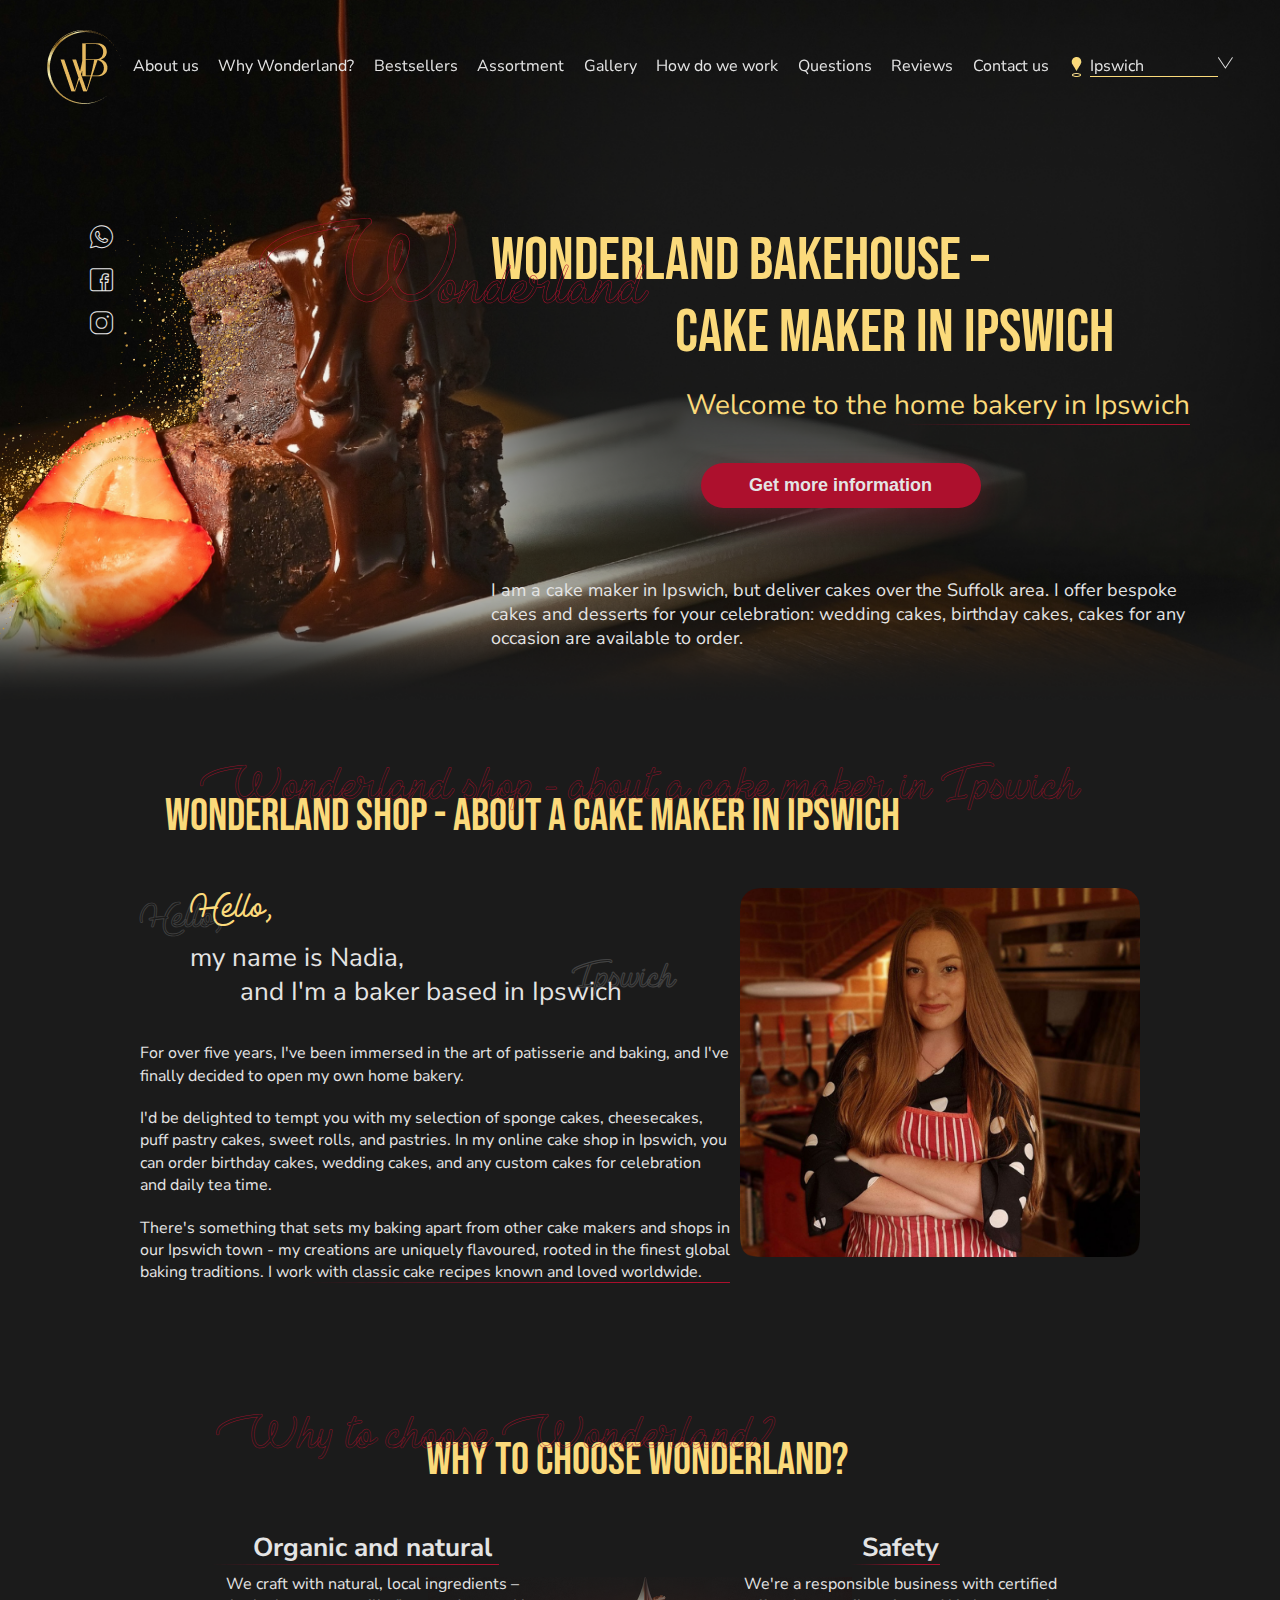
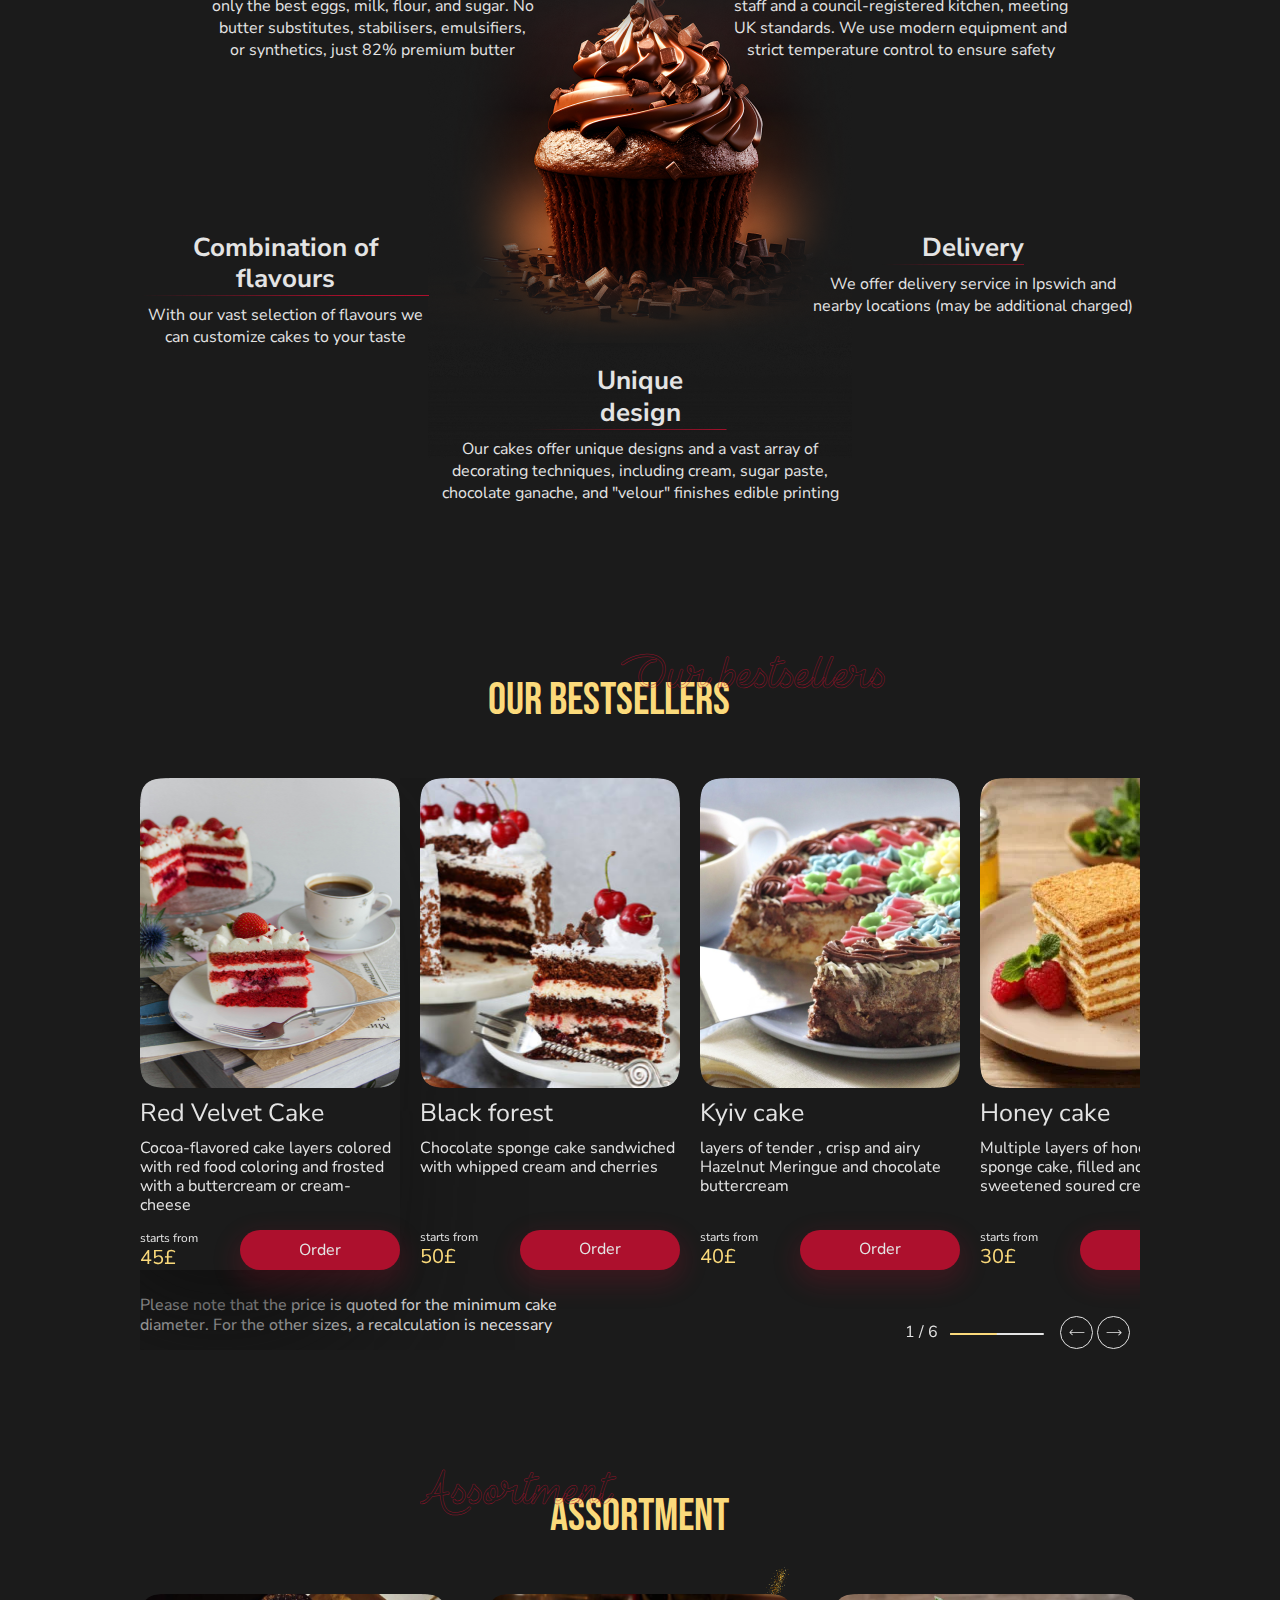
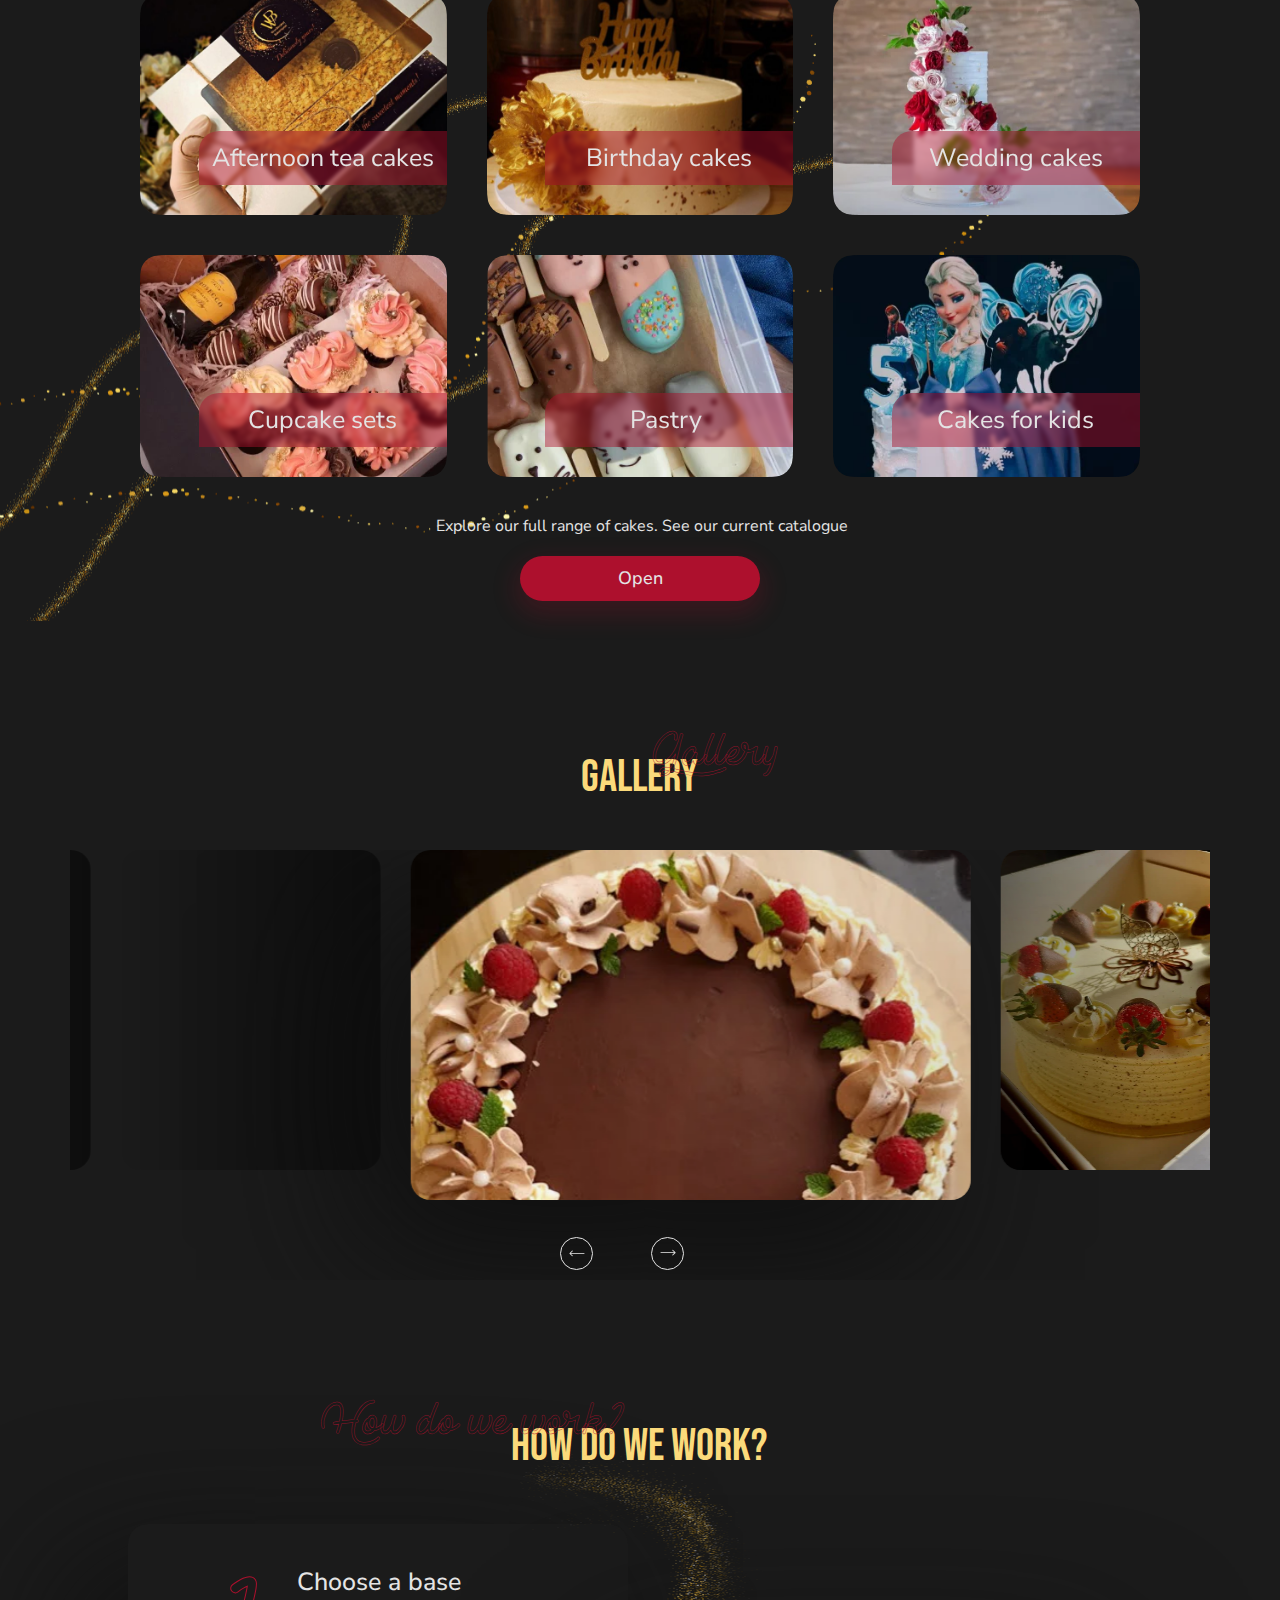
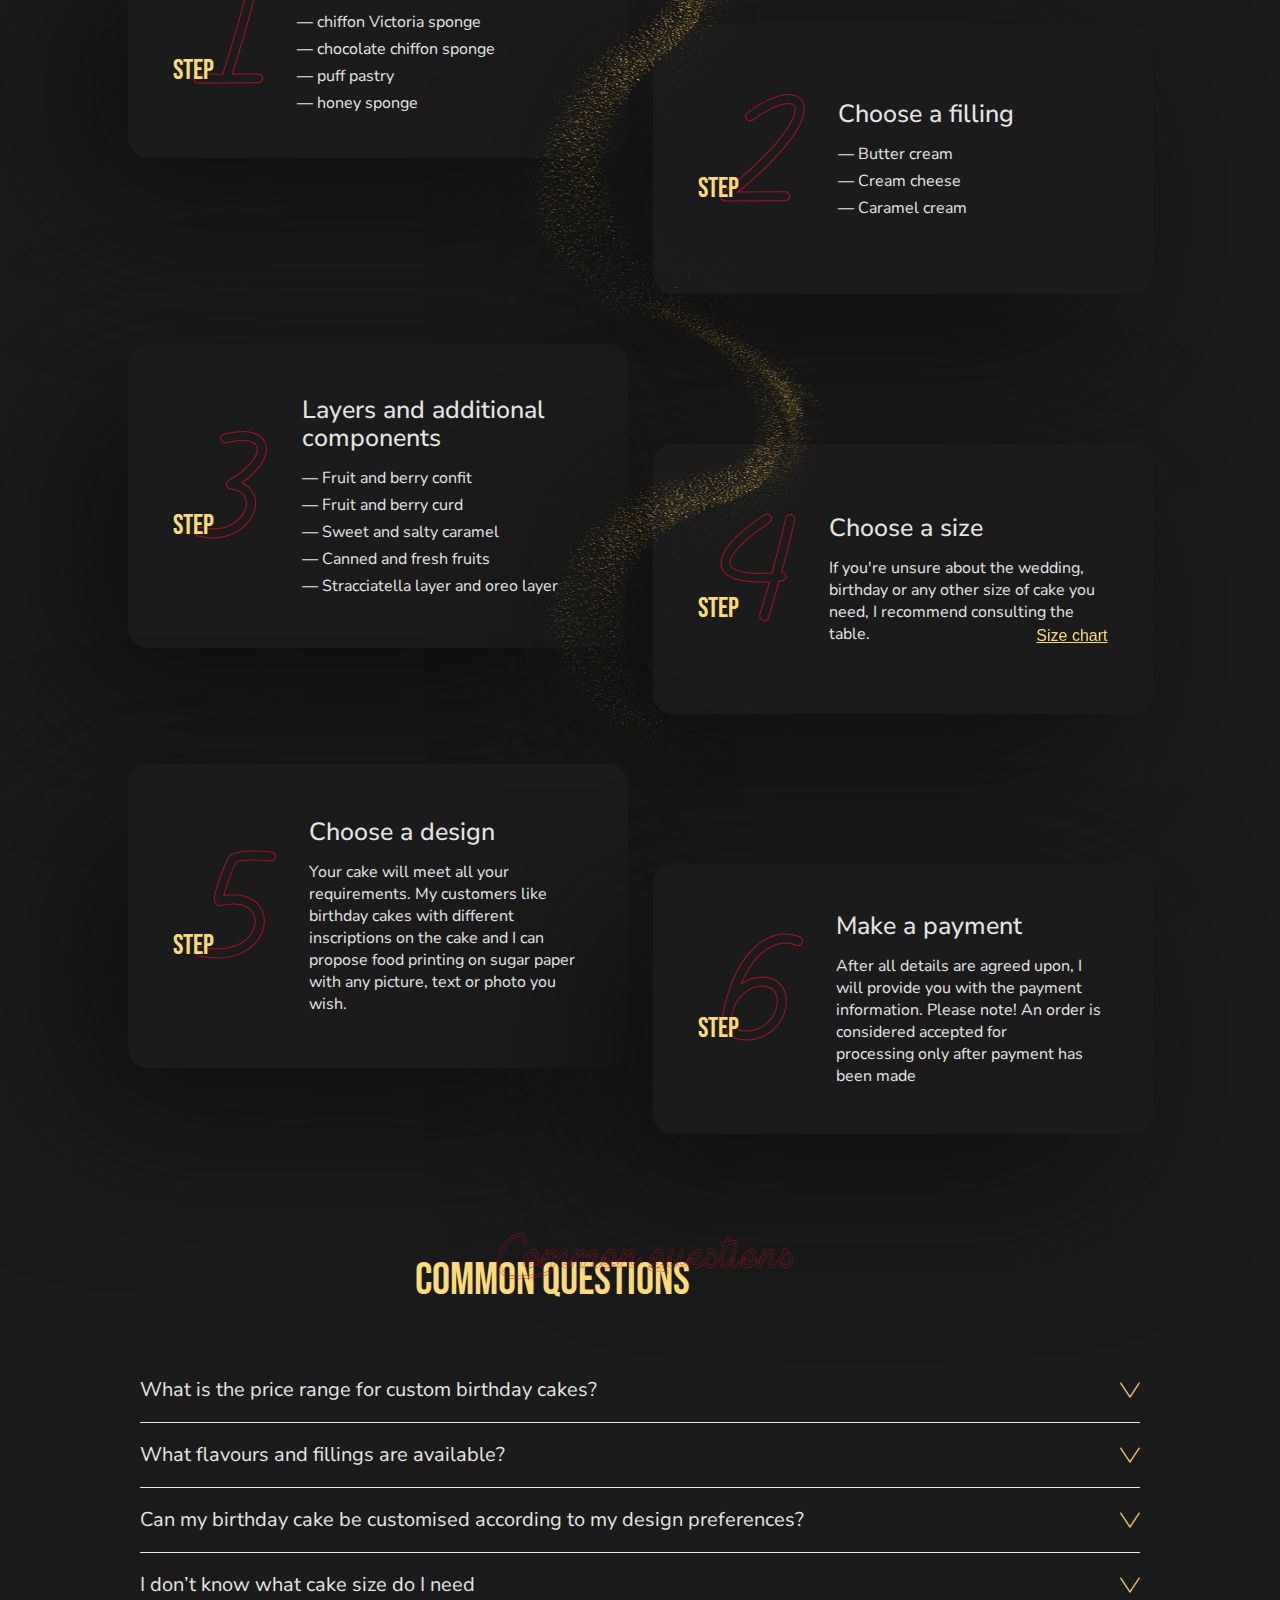
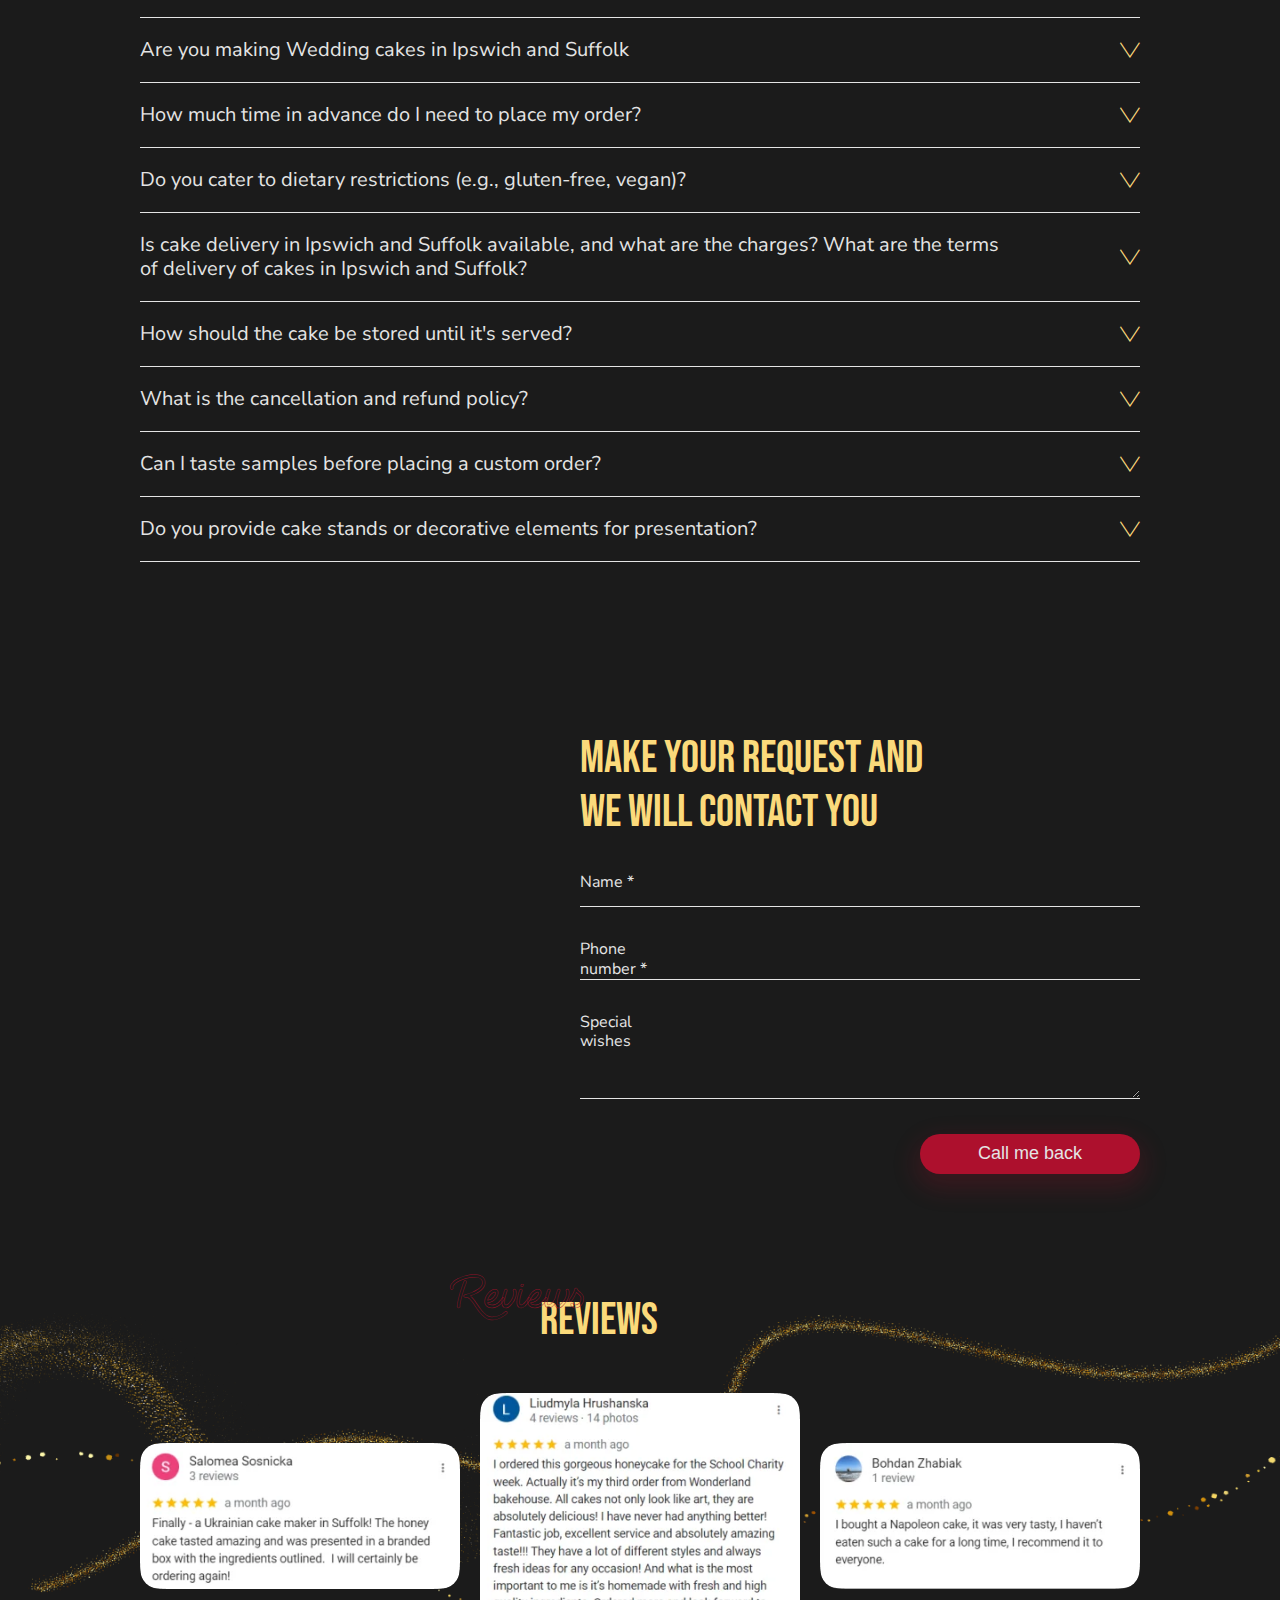
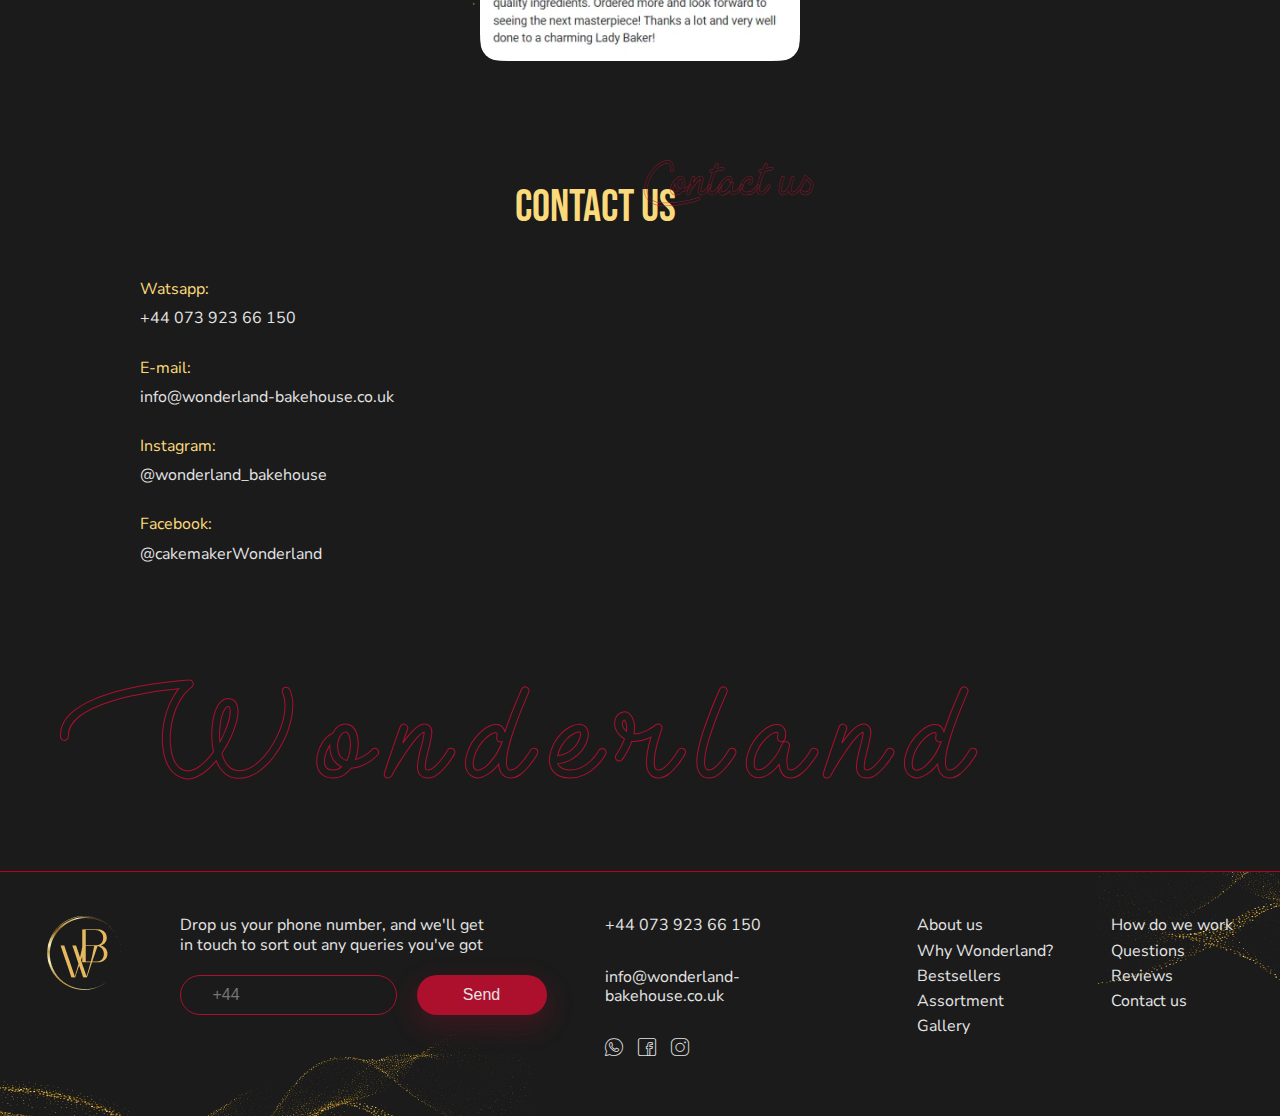
==== index.html @ 553e793a "Add files via upload" ====
<!DOCTYPE html>
<html lang="de-DE">
<head>
    <meta charset="UTF-8">
    <meta name="viewport" content="width=device-width, initial-scale=1.0">
    <link rel="shortcut icon" href="img/logo.png">
    <link rel="stylesheet" href="css/swiper-bundle.min.css">
    <link rel="stylesheet" href="css/style.css">
    <title>Wonderland</title>
	<meta name="description" content="bespoke cakes and desserts for your celebration: wedding cakes, birthday cakes, cakes for any occasion are available to order">	
	<meta name="keywords" content="Wonderland bakehouse cake maker in Ipswich" />
</head>
<body>
    <div class="wrapper">
        <header class="header">
            <div class="header__box">
				<div class="header__content">
					<div class="header__logo">						
						<div class="header__name"><a href="index.html"><img src="img/logo.png" alt="логотип"></a> </div>
					</div>
                    <div class="header__list">
                        <div class="header-burger">
                            <div class="menu-btn">
                                <span></span>
                                <span></span>
                                <span></span>
                            </div>
                        </div>
                        <nav class="header__nav menu">
                            <ul class="menu__list">
                                <li class="menu__item"><a href="#about" class="menu__link">About us</a></li>
                                <li class="menu__item"><a href="#why" class="menu__link">Why Wonderland?</a></li>													
                                <li class="menu__item"><a href="#bestsellers" class="menu__link">Bestsellers</a></li>							
                                <li class="menu__item"><a href="#assortment" class="menu__link">Assortment</a></li>
                                <li class="menu__item"><a href="#gallery" class="menu__link">Gallery</a></li>
                                <li class="menu__item"><a href="#work" class="menu__link">How do we work</a></li>							
                                <li class="menu__item"><a href="#faq" class="menu__link">Questions</a></li>
                                <li class="menu__item"><a href="#reviews" class="menu__link">Reviews</a></li>
                                <li class="menu__item"><a href="#contacts" class="menu__link">Contact us</a></li>
                                <li class="header__place">
                                    <img src="img/footer-icon.webp" alt="place">
                                    <div class="header__place-text">
                                        <p>Ipswich</p>
                                        <ul class="header__place-list">
                                            <li>Hadleigh</li>
                                            <li>Felixstowe</li>
                                            <li>Woodbridge</li>
                                            <li>Stowmarket</li>
                                            <li>Colchester</li>
                                            <li>Bury St Edmunds</li>
                                            <li>Sudbury</li>
                                            <li>Manningtree</li>
                                            <li>Framlingham</li>
                                        </ul>
                                    </div>
                                    <span class="header-arrow icon-arrow-down"></span>
                                </li>
                                <li class="header-social">
                                    <a class="footer__contacts-link header-social-link" href="tel:+4407392366150">+44 073 923 66 150</a>  
                                    <a class="footer__contacts-link header-social-link" href="mailto:info@wonderland-bakehouse.co.uk"> info@wonderland-bakehouse.co.uk</a>
                                    <div class="header__contacts-social">
                                        <a href="https://wa.me/447392366150" target="_blank" aria-label="link to Watsapp"><span class="icon-viber"></span></a>                            
                                        <a href="https://www.facebook.com/cakemakerWonderland" target="_blank" aria-label="link to facebook"><span class="icon-facebook"></span></a>
                                        <a href="https://www.instagram.com/wonderland_bakehouse/?utm_source=qr&igsh=MWNrZWI4cTdxdzVkZQ%3D%3D" target="_blank" aria-label="link to instagram"><span class="icon-insta"></span></a>
                                    </div>
                                </li>		
                            </ul>
                        </nav>	
                    </div>
                    
				</div>
			</div>
        </header>

        <main class="main">
            <div class="main__container">
                <section class="bg">
                    <div class="bg__container">
                        <div class="bg__img">
                            <picture>
                                <source media="(max-width: 440px)" srcset="img/main-mobil.webp" />
                                <img class="bg__img-img" src="img/main-back.webp" alt="cake maker in Ipswich">
                        <!----    <img class="bg__img-img" src="img/main-mobil.webp" alt="cake maker in Ipswich"> -->
                            </picture>
                            
                        </div>                        
                        <div class="bg__box">
                            <div class="bg__social">
                                <a href="https://wa.me/447392366150" target="_blank"><span class="icon-viber"></span></a>
                                <a href="https://www.facebook.com/cakemakerWonderland" target="_blank"><span class="icon-facebook"></span></a>
                                <a href="https://www.instagram.com/wonderland_bakehouse/?utm_source=qr&igsh=MWNrZWI4cTdxdzVkZQ%3D%3D" target="_blank" aria-label="link to instagram"><span class="icon-insta"></span></a>
                            </div>
                            <div class="bg__content">
                                <h1 class="bg__title">
                                    <span class="bg__title-line">
                                        <span class="main-span">Wonderland  </span> <span class="span-span">bakehouse –</span>
                                    </span>   
                                    cake maker in Ipswich
                                </h1>
                                <h2 class="bg__subtitle">Welcome to  the home bakery in Ipswich</h2>
                                <button class="bg__btn btn" data-modal>Get more information</button>
                                <p class="bg__text">I am a cake maker in Ipswich, but deliver cakes over the Suffolk area. 
                                    I offer bespoke cakes and desserts for your celebration: wedding cakes, birthday cakes, cakes for any occasion are available to order.                                   
                                </p>
                            </div>
                            <div class="bg__back"><img src="img/back-bg.webp" alt="back"></div>
                        </div>
                        
                    </div>
                </section>
               
                <section class="about" id="about">
                    <div class="about__container">
                        <h2 class="about__title title">Wonderland shop - about a cake maker in Ipswich</h2>
                        <div class="about__box">
                            <div class="about__content">
                                <div class="about__content-name">
                                    <p class="about__name">Hello,</p>
                                    <p class="about__subtitle">my name is Nadia,</p>
                                    <p class="about__subtitle subtitle-padding">and I'm a baker based in Ipswich </p>
                                </div>
                                <div class="about__content-text">
                                    <p>For over five years, I've been immersed in the art of patisserie and baking, and I've finally decided to open my own home bakery.</p>
                                    <p>I'd be delighted to tempt you with my selection of sponge cakes, cheesecakes, puff pastry cakes, sweet rolls, and pastries.
                                         In my online cake shop in Ipswich, you can order birthday cakes, wedding cakes, and any custom cakes for celebration and daily tea time.
                                    </p>
                                    <p>There's something that sets my baking apart from other cake makers and shops in our Ipswich town - 
                                        my creations are uniquely flavoured, rooted in the finest global baking traditions. I work with classic cake recipes known and loved worldwide.
                                    </p>
                                </div>
                            </div>
                            <div class="about__img"><img src="img/hero.webp" alt="baker" loading="lazy"></div>
                        </div>
                    </div>
                    <div class="about__container-btn">
                        <button type="button" class="about__btn" aria-label="link more"><span class="icon-arrow about__btn-span"></span></button>
                    </div>
                </section>

                <section class="advantage" id="why">
                    <div class="advantage__container">
                        <h2 class="advantage__title title">Why TO choose Wonderland?</h2>
                        <div class="advantage__box">
                            <div class="advantage__item advantage__item-first">
                                <h4 >Organic and natural</h4>
                                <p>We craft with natural, local ingredients –
                                    only the best eggs, milk, flour, and sugar. 
                                    No butter substitutes, stabilisers, emulsifiers, or synthetics, just 82% premium butter</p>
                            </div>
                            <div class="advantage__item advantage__item-second">
                                <h4>Safety</h4>
                                <p>We're a responsible business with certified 
                                    staff and a council-registered kitchen, meeting UK standards. We use modern equipment 
                                    and strict temperature control to ensure safety</p>
                            </div>
                            <div class="advantage__item advantage__item-three">
                                <h4>Combination of flavours</h4>
                                <p>With our vast selection of flavours we can customize cakes to your taste</p>
                            </div>
                            <div class="advantage__item advantage__item-four">
                                <h4>Delivery</h4>
                                <p>We offer delivery service in Ipswich and nearby locations (may be additional charged)</p>
                            </div>
                            <div class="advantage__item advantage__item-five">
                                <h4>Unique design</h4>
                                <p>Our cakes offer unique designs and a vast array of decorating techniques, including cream, sugar paste, chocolate ganache, and "velour" finishes edible printing</p>
                            </div>
                        </div>
                    </div>
                </section>

              <section class="bestsellers" id="bestsellers">
                <div class="bestsellers__container">
                    <h3 class="bestsellers__title title">Our bestsellers</h3>
                    <div class="bestsellers__slider swiper">
                        <div class="bestsellers__wrapper swiper-wrapper">                                
                            <div class="bestsellers__slide swiper-slide">
                                <div class="bestsellers__slide-img">
                                    <img src="img/bestsellers1.webp" alt="Red Velvet Cake">
                                </div>                                  
                                <h4 class="bestsellers__slide-title">Red Velvet Cake</h4>
                                <p>Cocoa-flavored cake layers colored with red food coloring and frosted with a buttercream or cream-cheese</p>
                                <div class="bestsellers__slide-price price">
                                    <div class="price__text">
                                        <p class="price__text-starts">starts from</p>
                                        <p class="price__text-price">45£</p>
                                    </div>
                                    <a href="https://wa.me/447392366150" target="_blank" class="price-btn btn">Order</a>
                                </div>                                                                                      
                            </div>
                            <div class="bestsellers__slide swiper-slide">
                                <div class="bestsellers__slide-img">
                                    <img src="img/bestsellers2.webp" alt="Black forest ">
                                </div>                                  
                                <h4 class="bestsellers__slide-title">Black forest </h4>
                                <p>Chocolate sponge cake sandwiched with whipped cream and cherries</p>
                                <div class="bestsellers__slide-price price">
                                    <div class="price__text">
                                        <p class="price__text-starts">starts from</p>
                                        <p class="price__text-price">50£</p>
                                    </div>
                                    <a href="https://wa.me/447392366150" target="_blank" class="price-btn btn">Order</a>
                                </div>                                                                                     
                            </div>
                            <div class="bestsellers__slide swiper-slide">
                                <div class="bestsellers__slide-img">
                                    <img src="img/bestsellers3.webp" alt="Kyiv cake">
                                </div>                                  
                                <h4 class="bestsellers__slide-title">Kyiv cake</h4>
                                <p>layers of tender , crisp and airy Hazelnut Meringue and chocolate buttercream</p>
                                <div class="bestsellers__slide-price price">
                                    <div class="price__text">
                                        <p class="price__text-starts">starts from</p>
                                        <p class="price__text-price">40£</p>
                                    </div>
                                    <a href="https://wa.me/447392366150" target="_blank" class="price-btn btn">Order</a>
                                </div>                                                                                     
                            </div>
                            <div class="bestsellers__slide swiper-slide">
                                <div class="bestsellers__slide-img">
                                    <img src="img/bestsellers4.webp" alt="Honey cake">
                                </div>                                  
                                <h4 class="bestsellers__slide-title">Honey cake</h4>
                                <p>Multiple layers of honey-flavoured sponge cake, filled and frosted with sweetened soured cream</p>
                                <div class="bestsellers__slide-price price">
                                    <div class="price__text">
                                        <p class="price__text-starts">starts from</p>
                                        <p class="price__text-price">30£</p>
                                    </div>
                                    <a href="https://wa.me/447392366150" target="_blank" class="price-btn btn">Order</a>
                                </div>                                                                                     
                            </div>
                            <div class="bestsellers__slide swiper-slide">
                                <div class="bestsellers__slide-img">
                                    <img src="img/bestsellers5.webp" alt="Yoghourt cake">
                                </div>                                  
                                <h4 class="bestsellers__slide-title">Yoghourt cake</h4>
                                <p>Made with yoghourt, which adds
                                    a creamy texture  and soft sponge</p>
                                <div class="bestsellers__slide-price price">
                                    <div class="price__text">
                                        <p class="price__text-starts">starts from</p>
                                        <p class="price__text-price">40£</p>
                                    </div>
                                    <a href="https://wa.me/447392366150" target="_blank" class="price-btn btn">Order</a>
                                </div>                                                                                     
                            </div>
                            <div class="bestsellers__slide swiper-slide" lazy="true">
                                <div class="bestsellers__slide-img">
                                    <img src="img/bestsellers6.webp" alt="Napoleon" loading="lazy">
                                </div>                                  
                                <h4 class="bestsellers__slide-title">Napoleon</h4>
                                <p>multiple layers of puff pastry, alternating with a rich custard cream</p>
                                <div class="bestsellers__slide-price price">
                                    <div class="price__text">
                                        <p class="price__text-starts">starts from</p>
                                        <p class="price__text-price">30£</p>
                                    </div>
                                    <a href="https://wa.me/447392366150" target="_blank" class="price-btn btn">Order</a>
                                </div>                                                                                     
                            </div>
                        </div>
                        <!-- If we need navigation buttons -->
                        
                        <div class="swiper-button-prev bestsellers-btn-prev"><span class="icon-arrow"></span></div>
                        <div class="swiper-button-next bestsellers-btn-next"><span class="icon-arrow"></span></div>
                         <div class="swiper-scrollbar bestsellers__slide-scroll"></div>                       
                        <div class="swiper-pagination"></div>
                        <p class="bestsellers__slide-scroll bestsellers__text-scroll">Please note that the price is quoted for the minimum cake diameter. For the other sizes, a recalculation is necessary</p>
                    </div>
                </div>
              </section>

              <section class="assortment" id="assortment">
                <div class="assortment__container">
                    <h2 class="assortment__title title">Assortment</h2>
                    <div class="assortment__box">
                        <div class="assortment__items">
                            <div class="assortment__item">
                                <img src="img/assortment1.webp" alt="Afternoon tea cakes">
                                <div class="assortment__item-text">
                                    <p>Afternoon tea cakes</p>
                                </div>
                            </div>
                            <div class="assortment__item">
                                <img src="img/assortment2.webp" alt="Birthday cakes">
                                <div class="assortment__item-text">
                                    <p>Birthday cakes</p>
                                </div>
                            </div>
                            <div class="assortment__item">
                                <img src="img/3.webp" alt="Wedding cakes" loading="lazy">
                                <div class="assortment__item-text">
                                    <p>Wedding cakes</p>
                                </div>
                            </div>
                            <div class="assortment__item">
                                <img src="img/assortment4.webp" alt="Cupcake sets">
                                <div class="assortment__item-text">
                                    <p>Cupcake sets</p>
                                </div>
                            </div>
                            <div class="assortment__item">
                                <img src="img/assortment5.webp" alt="Pastry " >
                                <div class="assortment__item-text">
                                    <p>Pastry </p>
                                </div>
                            </div>
                            <div class="assortment__item">
                                <img src="img/assortment6.webp" alt="Сakes for kids" loading="lazy">
                                <div class="assortment__item-text">
                                    <p>Сakes for kids</p>
                                </div>
                            </div>
                        </div>
                    </div>
                    
                   <p class="assortment__text"> Explore our full range of cakes. See our current catalogue</p>
                   <a href="https://wa.me/447392366150" target="_blank" class="assortment__btn btn">Open</a>                   
                </div>
              </section>

              <section class="gallery" id="gallery">
                <div class="gallery__container">
                    <h2 class="gallery__title title">Gallery</h2>
                    <div class="gallery__slider swiper">
                        <div class="gallery__wrapper swiper-wrapper">                                
                            <div class="gallery__slide swiper-slide">
                                <div class="gallery__slide-img">
                                    <img src="img/gallery/IMG_3841.webp" alt="Red Velvet Cake">
                                </div>  
                            </div>   
                            <div class="gallery__slide swiper-slide">
                                <div class="gallery__slide-img wide">
                                    <img src="img/gallery/IMG_3842.webp" alt="Red Velvet Cake">
                                </div> 
                            </div>
                                 
                                <div class="gallery__slide swiper-slide">
                                    <div class="gallery__slide-img">
                                        <img src="img/gallery/IMG_3845-1.webp" alt="Kyiv cake">
                                    </div>  
                                </div> 
                           
                            <div class="gallery__slide swiper-slide" lazy="true">
                                <div class="gallery__slide-img">
                                    <img src="img/gallery/IMG_3847.webp" alt="Kyiv cake" loading="lazy">
                                </div>                                                                                                                                                  
                            </div>      
                            <div class="gallery__slide swiper-slide" lazy="true">
                                <div class="gallery__slide-img">
                                    <img src="img/gallery/IMG_3852.webp" alt="Kyiv cake" loading="lazy">
                                </div>                                                                                                                                                  
                            </div>       
                            <div class="gallery__slide swiper-slide" lazy="true">
                                <div class="gallery__slide-img">
                                    <img src="img/gallery/IMG_3853.webp" alt="Kyiv cake" loading="lazy">
                                </div>                                                                                                                                                  
                            </div>      
                            <div class="gallery__slide swiper-slide" lazy="true">
                                <div class="gallery__slide-img">
                                    <img src="img/gallery/IMG_3857.webp" alt="Kyiv cake" loading="lazy">
                                </div>                                                                                                                                                  
                            </div>     
                            <div class="gallery__slide swiper-slide" lazy="true">
                                <div class="gallery__slide-img">
                                    <img src="img/gallery/IMG_3858.webp" alt="Kyiv cake" loading="lazy">
                                </div>                                                                                                                                                  
                            </div>       
                            <div class="gallery__slide swiper-slide" lazy="true">
                                <div class="gallery__slide-img">
                                    <img src="img/gallery/IMG_3860.webp" alt="Kyiv cake" loading="lazy">
                                </div>                                                                                                                                                  
                            </div>      
                            <div class="gallery__slide swiper-slide gallery__slide-short" lazy="true">
                                <div class="gallery__slide-img">
                                    <img src="img/gallery/IMG_3861.webp" alt="Kyiv cake" loading="lazy">
                                </div>                                                                                                                                                  
                            </div>    
                            <div class="gallery__slide swiper-slide" lazy="true">
                                <div class="gallery__slide-img">
                                    <img src="img/gallery/IMG_3865.webp" alt="Kyiv cake" loading="lazy">
                                </div>                                                                                                                                                  
                            </div>    
                            <div class="gallery__slide swiper-slide" lazy="true">
                                <div class="gallery__slide-img">
                                    <img src="img/gallery/IMG_3867.webp" alt="Kyiv cake" loading="lazy">
                                </div>                                                                                                                                                  
                            </div> 
                            <div class="gallery__slide swiper-slide" lazy="true">
                                <div class="gallery__slide-img">
                                    <img src="img/gallery/IMG_3868.webp" alt="Kyiv cake" loading="lazy">
                                </div>                                                                                                                                                  
                            </div> 
                            <div class="gallery__slide swiper-slide" lazy="true">
                                <div class="gallery__slide-img">
                                    <img src="img/gallery/IMG_3871.webp" alt="Kyiv cake" loading="lazy">
                                </div>                                                                                                                                                  
                            </div> 
                                                             
                        </div>
                        <!-- If we need navigation buttons -->
                        
                        <div class="swiper-button-prev bestsellers-btn-prev gallery-btn-prev"><span class="icon-arrow"></span></div>
                        <div class="swiper-button-next bestsellers-btn-next gallery-btn-next"><span class="icon-arrow"></span></div>
                        <div class="swiper-scrollbar gallery__slide-scroll"></div>                       
                    </div>
                </div>
              </section>

              <section class="work" id="work">
                <div class="work__container">
                    <h2 class="work__title title">How do we work?</h2>
                    <div class="work__items">
                        <article class="work__item work__item-first">
                            <div class="work__item-number">1</div>
                            <ul class="work__item-list">
                                <li class="work__item-title">Choose a base</li>
                                <li class="work__item-text">— chiffon Victoria sponge</li>
                                <li class="work__item-text">— chocolate chiffon sponge</li>
                                <li class="work__item-text">— puff pastry</li>
                                <li class="work__item-text">— honey sponge</li>
                            </ul>
                        </article>
                        <article class="work__item">
                            <div class="work__item-number">2</div>
                            <ul class="work__item-list">
                                <li class="work__item-title">Choose a filling</li>
                                <li class="work__item-text">— Butter cream</li>
                                <li class="work__item-text">— Cream cheese</li>
                                <li class="work__item-text">— Caramel cream</li>
                            </ul>
                        </article>
                        <article class="work__item">
                            <div class="work__item-number">3</div>
                            <ul class="work__item-list">
                                <li class="work__item-title">Layers and additional components</li>
                                <li class="work__item-text">— Fruit and berry confit</li>
                                <li class="work__item-text">— Fruit and berry curd </li>
                                <li class="work__item-text">— Sweet and salty caramel</li>
                                <li class="work__item-text">— Canned and fresh fruits</li>
                                <li class="work__item-text">— Stracciatella layer and oreo layer</li>
                            </ul>
                        </article>
                        <article class="work__item">
                            <div class="work__item-number">4</div>
                            <div class="work__item-list">
                                <h4 class="work__item-title">Choose a size</h4>
                                <p class="work__item-text">If you're unsure about the wedding, birthday or any other size of cake
                                    you need, I recommend consulting
                                    the table.</p>
                                <button class="work__item-link" data-modalsocial>Size chart</button>                                
                            </div>
                        </article>
                        <article class="work__item">
                            <div class="work__item-number">5</div>
                            <div class="work__item-list">
                                <h4 class="work__item-title">Choose a design</h4>
                                <p class="work__item-text">Your cake will meet all your requirements. 
                                    My customers like birthday cakes with different inscriptions on the cake and I can propose food printing on sugar paper with any picture, text or photo you wish.  </p>
                                                                
                            </div>
                        </article>
                        <article class="work__item">
                            <div class="work__item-number">6</div>
                            <div class="work__item-list">
                                <h4 class="work__item-title">Make a payment</h4>
                                <p class="work__item-text">After all details are agreed upon,
                                    I will provide you with the payment information. Please note! An order is considered accepted for processing only after payment has been made</p>
                                                               
                            </div>
                        </article>
                    </div>
                    <div class="work__back"><img src="img/back-list.webp" alt="back"></div>
                </div>
              </section>

              <section class="faq" id="faq">
                <div class="faq__container">
                    <h2 class="faq__title title">Common questions</h2>
                    <div class="faq__card">
                        <ul class="accordion__items">
                            <li class="accordion__item">
                              <div class="accordion__title">
                                <h3>What is the price range for custom birthday cakes?</h3>
                                <span class="faq__icon icon-arrow-down"></span>
                              </div>
                              <div class="accordion__content">
                                <p>The cost of a custom birthday cake depends on several factors, such as its size, the price of its ingredients, and the complexity of its preparation. 
                                    Design is typically priced separately, based on the cost of materials and the time required to create it.</p>
                              </div>
                            </li>
                            <li class="accordion__item">
                              <div class="accordion__title">
                                <h3>What flavours and fillings are available?</h3>
                                <span class="faq__icon icon-arrow-down"></span>
                              </div>
                              <div class="accordion__content">
                                <p> In my cake shop you can order different birthday, wedding and occasional cakes. Customers often find it challenging to decide on the flavour for their celebration when they request a cake in my shop. I recommend exploring the range of fillings, layers, and bases I work with. However, if you don't see the options you want in the list, please still ask me, and I'll be able to make the exact cake you need.
                                    <h3 class="size__title accordion-size__title">Bases</h3>
                                    <ul class="size__list accordion-size__list">
                                        <li>chiffon sponge Victoria</li>
                                        <li>chocolate chiffon sponge</li>
                                        <li>puff pastry</li>
                                        <li>honey sponge</li>
                                        <li>red velvet</li>                                       
                                    </ul>
                                    <h3 class="size__title accordion-size__title">Fillings</h3>
                                    <ul class="size__list accordion-size__list">
                                        <li>Butter cream</li>
                                        <li>Cream cheese</li>
                                        <li>Caramel cream</li>
                                        <li>Mascarpone cream</li>                                    
                                    </ul>
                                    <h3 class="size__title accordion-size__title">Layers and additional components</h3>
                                    <ul class="size__list accordion-size__list">
                                        <li>fruit and berry confit </li>
                                        <li>fruit and berry curd </li>
                                        <li>sweet and salty caramel </li>
                                        <li>canned and fresh fruit</li>   
                                        <li>stracciatella layer and oreo layer</li>
                                        <li>jelly</li>                                 
                                    </ul>
                                </p>
                              </div>
                            </li>
                            <li class="accordion__item">
                              <div class="accordion__title">
                                <h3>Can my birthday cake be customised according to my design preferences?</h3>
                                <span class="faq__icon icon-arrow-down"></span>
                              </div>
                              <div class="accordion__content">
                                <p>Yes, I am offering personalised custom cakes in Ipswich and Suffolk. The first step is always to decide on the cake base, then we select fillings and flavours, and discuss the cake's design. After these steps, I calculate the cost of the cake and issue an invoice for payment. Your cake will meet all your requirements. My customers like birthday cakes with different inscriptions on the cake and I can propose food printing on sugar paper with any picture, text or photo you wish.  
                                </p>
                              </div>
                            </li>
                            <li class="accordion__item">
                              <div class="accordion__title">
                                <h3>I don’t know what cake size do I need</h3>
                                <span class="faq__icon icon-arrow-down"></span>
                              </div>
                              <div class="accordion__content">
                                <p> If you're unsure about the wedding, birthday or any other size of cake you need, I recommend consulting the table below.
                                    <h3 class="size__title accordion-size__title">Cake Serving Chart - round</h3>
                                    <ul class="size__list accordion-size__list">
                                        <li>4 inches (10cm) - serves 8 persons</li>
                                        <li>6 inches ( 15 cm) - serves 12 persons</li>
                                        <li>7 inches (17 cm) - serves 18 persons</li>
                                        <li>8 inches (20 cm) - serves 24 persons</li>
                                        <li>9 inches (22 cm) - serves 32 persons</li>
                                        <li>10 inches (25 cm) - serves 38 persons</li>
                                        <li>11 inches (27 cm) - serves 48 persons</li>
                                        <li>12 inches (30 cm) - serves 56 persons</li>
                                        <li>14 inches (35 cm) - serves 78 persons</li>
                                    </ul>
                                    <h3 class="size__title accordion-size__title">Cake Serving Chart - square</h3>
                                    <ul class="size__list accordion-size__list">
                                        <li>6 inches (15cm) - serves 18 persons</li>
                                        <li>8 inches (20cm) - serves 32 persons</li>
                                        <li>10 inches (25cm) - serves 50 persons</li>
                                        <li>12 inches (30cm) - serves 72 persons</li>                       
                                    </ul>
                                </p>
                            </div>
                            </li>
                            <li class="accordion__item">
                                <div class="accordion__title">
                                  <h3>Are you making Wedding cakes in Ipswich and Suffolk</h3>
                                  <span class="faq__icon icon-arrow-down"></span>
                                </div>
                                <div class="accordion__content">
                                  <p>Yes, in my cake shop, you can order wedding cakes of various complexities and with different decorations. I also offer wedding cake delivery in Ipswich. Among the available wedding cake options, I offer sponges with various fillings and layers, meringue cakes, puff pastry cakes etc. 
                                    Additionally, for your wedding, you can order cakes with tiered stand decorations, including fresh flowers. Please inquire directly for the available options.</p>
                                </div>
                              </li>
                              <li class="accordion__item">
                                <div class="accordion__title">
                                  <h3>How much time in advance do I need to place my order?</h3>
                                  <span class="faq__icon icon-arrow-down"></span>
                                </div>
                                <div class="accordion__content">
                                  <p>I request that orders be placed at least 2 days before their collection to allow time for ingredient preparation, baking, and decorating. Please inquire about availability before ordering, as I may be unable to accept your order during busy periods. For celebration cakes with complex designs, I recommend ordering at least 2 weeks in advance to ensure that I am available to fulfil your request.
                                </p>
                                </div>
                            </li>
                            <li class="accordion__item">
                                <div class="accordion__title">
                                  <h3>Do you cater to dietary restrictions (e.g., gluten-free, vegan)?</h3>
                                  <span class="faq__icon icon-arrow-down"></span>
                                </div>
                                <div class="accordion__content">
                                  <p>I do not offer dietary cakes at the moment, but I plan to introduce this option in the future.
                                </p>
                                </div>
                              </li>
                            <li class="accordion__item">
                                <div class="accordion__title">
                                  <h3>Is cake delivery in Ipswich and Suffolk available, and what are the charges?
                                    What are the terms of delivery of cakes in Ipswich and Suffolk?</h3>
                                    <span class="faq__icon icon-arrow-down"></span>
                                </div>
                                <div class="accordion__content">
                                  <p>Yes, I offer delivery services for birthday, wedding cakes and desserts in Ipswich town and the surrounding areas. A standard fee of £1.50 per mile is typically charged. 
                                    For complex custom cakes, tiered cakes, wedding cakes, and orders that include stand setup, delivery is automatically included in the price. By choosing my delivery service, you can rest assured that your order will be delivered on time and in perfect condition.</p>
                                </div>
                            </li>
                            <li class="accordion__item">
                                <div class="accordion__title">
                                  <h3>How should the cake be stored until it's served?</h3>
                                  <span class="faq__icon icon-arrow-down"></span>
                                </div>
                                <div class="accordion__content">
                                  <p>All Wonderland cakes must be stored in the fridge at temperatures not exceeding 5° in their original packaging. 
                                    I recommend taking the cake out of the fridge one hour before serving. With each of my cakes, I provide instructions on transportation and storage.</p>
                                </div>
                            </li>
                            <li class="accordion__item">
                                <div class="accordion__title">
                                  <h3>What is the cancellation and refund policy?</h3>
                                  <span class="faq__icon icon-arrow-down"></span>
                                </div>
                                <div class="accordion__content">
                                  <p>An order can be cancelled no later than 2 weeks before its due date, as I schedule each order in advance. In this case, the client may request a refund.
                                </p>
                                </div>
                            </li>
                            <li class="accordion__item">
                                <div class="accordion__title">
                                  <h3>Can I taste samples before placing a custom order?</h3>
                                  <span class="faq__icon icon-arrow-down"></span>
                                </div>
                                <div class="accordion__content">
                                  <p>I am offering sample cake sets for order. If you find it challenging to choose and wish to try out options first, you can order a sample box before placing your order. 
                                    Please note that sample boxes are prepared on specific dates, twice a month. I recommend inquiring about them in advance. </p>
                                </div>
                            </li>
                            <li class="accordion__item">
                                <div class="accordion__title">
                                  <h3>Do you provide cake stands or decorative elements for presentation?</h3>
                                  <span class="faq__icon icon-arrow-down"></span>
                                </div>
                                <div class="accordion__content">
                                  <p>Yes, I can arrange the rental of such equipment by your request.</p>
                                </div>
                            </li>
                        </ul>
                    </div>                    
                </div>
                <div class="faq__container-btn">
                    <button type="button" class="faq__btn" aria-label="link more"><span class="icon-arrow faq__btn-span"></span></button>
                </div>               
              </section>

              <section class="contacts" >
                <div class="contacts__container">
                    <div class="contacts__box">
                        <div class="contacts__img"><img src="img/contact.webp" alt="cake" loading="lazy"></div>
                        <div class="contacts__content">
                            <h2 class="contacts__title title">MAKE your request and we will contact you</h2>
                            <form  class="form" action="sendmail/sendmail.php" method="POST" enctype="multipart/form-data">
                                <div class="form__input">
                                    <label for="name">Name *</label>
                                    <input required type="text" name="name" id="name">
                                </div>
                                <div class="form__input">
                                    <label for="tel">Phone number *</label>
                                    <input required type="tel" name="tel" id="tel">
                                </div>
                                
                                <div class="form__input">
                                    <label for="wishes">Special wishes</label>
                                    <textarea name="wishes" id="wishes" cols="30" rows="5"></textarea>
                                </div>
                                <div class="contacts-buttom">
                                    <button class="btn contacts-btn" type="submit">Call me back</button>
                                </div>
                                
                            </form>
                        </div>
                    </div>
                </div>
              </section>

              <section class="reviews" id="reviews">
                <div class="reviews__container">
                    <h2 class="reviews__title title">Reviews</h2>
                    <div class="reviews__box">
                        <div class="reviews__slider">                                                      
                            <div class="reviews__slide reviews-padding">
                                <div class="reviews__slide-img">
                                    <img src="img/reviews1.webp" alt="Red Velvet Cake">
                                </div>                                                                                                                 
                            </div>
                            <div class="reviews__slide">
                                <div class="reviews__slide-img">
                                    <img src="img/reviews2.webp" alt="Red Velvet Cake">
                                </div>                                                                              
                            </div>
                            <div class="reviews__slide reviews-padding">
                                <div class="reviews__slide-img">
                                    <img src="img/reviews3.webp" alt="Kyiv cake">
                                </div>                                                                                                                                                  
                            </div>                        
                    </div>
                    </div>
                    
                </div>
              </section>

              <section class="map" id="contacts">
                <div class="map__container">
                    <h2 class="map__title title">Contact US</h2>
                    <div class="map__box">
                        <ul class="map__contacts">
                            <li>
                                <p class="map__contacts-title">Watsapp:</p>
                                <a href="https://wa.me/447392366150" target="_blank" >+44 073 923 66 150</a>
                            </li>
                            <li>
                                <p class="map__contacts-title">E-mail:</p>
                                <a href="mailto:info@wonderland-bakehouse.co.uk" target="_blank" >info@wonderland-bakehouse.co.uk</a>
                            </li>
                            <li>
                                <p class="map__contacts-title">Instagram:</p>
                                <a href="https://www.instagram.com/wonderland_bakehouse/?utm_source=qr&igsh=MWNrZWI4cTdxdzVkZQ%3D%3D" target="_blank" >@wonderland_bakehouse</a>
                            </li>
                            <li>
                                <p class="map__contacts-title">Facebook:</p>
                                <a href="https://www.facebook.com/cakemakerWonderland" target="_blank" >@cakemakerWonderland</a>
                            </li>

                        </ul>
                        <div class="map__img">
                            <iframe src="https://www.google.com/maps/embed?pb=!1m18!1m12!1m3!1d2452.495348994992!2d1.1216930999999999!3d52.07071200000001!2m3!1f0!2f0!3f0!3m2!1i1024!2i768!4f13.1!3m3!1m2!1s0x47d9a1099e35152d%3A0xe84ce1473add1f7b!2sCake%20maker%20in%20Ipswich%20-%20Wonderland%20bakehouse!5e0!3m2!1suk!2sua!4v1711316221875!5m2!1suk!2sua" width="600" height="450" style="border:0;" allowfullscreen="" loading="lazy" referrerpolicy="no-referrer-when-downgrade"></iframe>
                        </div>
                    </div>
                </div>
              </section>
               <p class="bottom-text">Wonderland</p> 
            </div>
        </main>

        <footer class="footer">
            <div class="footer__container">
                <div class="footer__content">
                    <div class="footer__logo">
                        <img src="img/logo.png" alt="logo">
                        
                    </div>
                    <div class="footer__form">
                        <h4>Drop us your phone number, and we'll get in touch to sort out any queries you've got</h4>
                        <form class="form" action="sendmail/sendmail.php" method="POST" enctype="multipart/form-data">
                            <input required type="tel" name="tel" id="" placeholder="+44">
                            <button type="submit" class="footer__btn btn">Send</button>
                        </form>
                    </div>
                    <div class="footer__contacts">
                        <a class="footer__contacts-link footer-tel" href="tel:+4407392366150">+44 073 923 66 150</a>  
                        <a class="footer__contacts-link footer-email" href="mailto:info@wonderland-bakehouse.co.uk"> info@wonderland-bakehouse.co.uk</a>
                        <div class="footer__contacts-social footer-social">
                            <a href="https://wa.me/447392366150" target="_blank" aria-label="link to watsop"><span class="icon-viber"></span></a>                            
                            <a href="https://www.facebook.com/cakemakerWonderland" target="_blank" aria-label="link to facebook"><span class="icon-facebook"></span></a>
                            <a href="https://www.instagram.com/wonderland_bakehouse/?utm_source=qr&igsh=MWNrZWI4cTdxdzVkZQ%3D%3D" target="_blank" aria-label="link to instagram"><span class="icon-insta"></span></a>
                        </div>
                    </div>
                    <ul class="footer__list">
                        <li class="footer__item"><a href="#about" class="footer__link">About us</a></li>
                        <li class="footer__item"><a href="#why" class="footer__link">Why Wonderland?</a></li>													
                        <li class="footer__item"><a href="#bestsellers" class="footer__link">Bestsellers</a></li>							
                        <li class="footer__item"><a href="#assortment" class="footer__link">Assortment</a></li>
                        <li class="footer__item"><a href="#gallery" class="footer__link">Gallery</a></li>                        
                    </ul>
                    <ul class="footer__list">
                        <li class="footer__item"><a href="#work" class="footer__link">How do we work</a></li>
                        <li class="footer__item"><a href="#faq" class="footer__link">Questions</a></li>													
                        <li class="footer__item"><a href="#reviews" class="footer__link">Reviews</a></li>							
                        <li class="footer__item"><a href="#contacts" class="footer__link">Contact us</a></li>                        
                    </ul>                                      
                    
                </div>
                
            </div>
        </footer>
    </div>

    <div class="modal">
        <div class="modal__dialog">
            <div class="modal__content">
                <div data-close class="modal__close">&times;</div>
                    <h3 class="modal__title title">MAKE your request
                        and we will contact you</h3>
                <form action="sendmail/sendmail.php" method="POST" enctype="multipart/form-data" class="modal-form form">                    
                    <input required placeholder="Name*"  name="name" type="text" class="modal__input">
                    <input required placeholder="Phone number*" name="tel" type="tel" class="modal__input">
                    <button class="btn modal__form-btn">Call me back</button>
                </form>
            </div>
        </div>        
    </div>

 <!------   <div class="modalgreating">
        <div class="modal__dialog">
            <div class="modal__content">
                <div data-close class="modalgreating__close">&times;</div>
                    <h3 class="title__modalgreating">Thank you!</h3>
                    <p class="text__modalgreating">We'll contact you as soon as possible</p>
            </div>
        </div>        
    </div>  ---->

    <div class="modalsocial">
        <div class="modal__dialog">
            <div class="modal__content size-content">
                <div data-closesocial class="modal__close">&times;</div>
                    <h3 class="size__title">Cake Serving Chart - round</h3>
                    <ul class="size__list">
                        <li>4 inches (10cm) - serves 8 persons</li>
                        <li>6 inches ( 15 cm) - serves 12 persons</li>
                        <li>7 inches (17 cm) - serves 18 persons</li>
                        <li>8 inches (20 cm) - serves 24 persons</li>
                        <li>9 inches (22 cm) - serves 32 persons</li>
                        <li>10 inches (25 cm) - serves 38 persons</li>
                        <li>11 inches (27 cm) - serves 48 persons</li>
                        <li>12 inches (30 cm) - serves 56 persons</li>
                        <li>14 inches (35 cm) - serves 78 persons</li>
                    </ul>
                    <h3 class="size__title">Cake Serving Chart - square</h3>
                    <ul class="size__list">
                        <li>6 inches (15cm) - serves 18 persons</li>
                        <li>8 inches (20cm) - serves 32 persons</li>
                        <li>10 inches (25cm) - serves 50 persons</li>
                        <li>12 inches (30cm) - serves 72 persons</li>                       
                    </ul>
            </div>
        </div>        
		
	</div>

    <script src="js/swiper-bundle.min.js"></script>
    <script src="js/script.js"></script>
</body>
</html>
---- css/style.css ----
﻿@import"https://fonts.googleapis.com/css?family=Nunito+Sans:200,300,regular,500,600,700,800,900&display=swap";@import"https://fonts.googleapis.com/css?family=Bebas+Neue:regular&display=swap";@font-face{font-family:"Lie to Me";src:url("../fonts/Lie-to-Me-TTF.woff") format("woff");font-weight:400}@font-face{font-family:"icomoon";font-display:swap;src:url("../fonts/icomoon.woff") format("woff");font-weight:400;font-style:normal}[class*=icon-]:before{font-family:"icomoon";font-style:normal;font-weight:normal;font-variant:normal;text-transform:none;line-height:1;-webkit-font-smoothing:antialiased;-moz-osx-font-smoothing:grayscale}[class*=icon-]:before{display:block}.icon-arrow-down:before{content:""}.icon-arrow:before{content:""}.icon-facebook:before{content:""}.icon-insta:before{content:""}.icon-viber:before{content:""}*{padding:0px;margin:0px;border:0px}*,*:before,*:after{-webkit-box-sizing:border-box;box-sizing:border-box}html,body{height:100%;min-width:320px}html{scroll-behavior:smooth}body{-ms-text-size-adjust:100%;-moz-text-size-adjust:100%;-webkit-text-size-adjust:100%;-webkit-font-smoothing:antialiased;-moz-osx-font-smoothing:grayscale;font-size:16px;line-height:1.2}input,button,textarea{font-size:inherit;font-size:inherit}input,textarea{color:rgba(228,228,228,.6862745098);outline:none}button{cursor:pointer;color:inherit;background-color:inherit}a{color:inherit}a:link,a:visited{text-decoration:none}a:hover{text-decoration:none}ul li{list-style:none}img{vertical-align:top}h1,h2,h3,h4,h5,h6{font-weight:inherit;font-size:inherit}*,*::after,*::before{-webkit-box-sizing:inherit;box-sizing:inherit;margin:0;padding:0}a{text-decoration:none;color:inherit}ul{list-style:none}.btn{background-color:#ad102d;border-radius:50px;color:#e4e4e4;display:flex;align-items:center;justify-content:center;box-shadow:0px 10px 25px 5px rgba(173,16,45,.2);-webkit-box-shadow:0px 10px 25px 5px rgba(173,16,45,.2);-moz-box-shadow:0px 10px 25px 5px rgba(173,16,45,.2)}.btn:hover{box-shadow:0px 10px 25px 5px rgba(173,16,45,.3);-webkit-box-shadow:0px 10px 25px 5px rgba(173,16,45,.3);-moz-box-shadow:0px 10px 25px 5px rgba(173,16,45,.3)}.title{font-family:"Bebas Neue";color:#fbda7b;font-size:45px}.wrapper{min-height:100%;display:-webkit-box;display:-ms-flexbox;display:flex;-webkit-box-orient:vertical;-webkit-box-direction:normal;-ms-flex-direction:column;flex-direction:column;overflow:hidden;font-family:"Nunito Sans";font-weight:400;background-color:#1b1b1b;color:#e4e4e4}.wrapper>main{-webkit-box-flex:1;-ms-flex:1 1 auto;flex:1 1 auto}.wrapper>*{min-width:0}.header{align-items:center;left:0;position:fixed;right:0;top:0;z-index:5}.header__box{max-width:1440px;margin:0 auto}.header__content{max-width:1186px;height:inherit;margin:0 auto;padding:30px 10px;display:flex;align-items:center;justify-content:space-between}.header__logo{max-width:81px}.header__logo img{width:100%}.header__btn img{width:100%}.header__place{display:flex;cursor:pointer}.header__contacts{display:flex}.header__list{max-width:1100px;width:100%}.header__place-list{line-height:20px;display:none;position:absolute;padding-top:20px;background-color:#1e1e1e}.header__place-list li{transition:color ease-in-out .2s}.header__place-list li:hover{color:#fbda7b}.header__place-text{width:128px;margin-left:5px;border-bottom:1px solid #fbda7b}.header-social{display:none}.header-arrow{font-size:12px;transition:color ease-in-out .2s}.header-arrow:hover{color:#fbda7b}.active-place{display:block;width:180px;padding:20px;line-height:1.8;border-radius:20px;margin-top:10px;box-shadow:-50px 50px 150px 0px #0f0f0f}.sticky{background-color:#161616;height:100px;-webkit-box-shadow:0px 15px 20px 10px #161616;-moz-box-shadow:0px 15px 20px 10px #161616;box-shadow:0px 15px 20px 10px #161616}.menu{height:inherit}.menu__list{display:flex;height:inherit;align-items:center;justify-content:space-between}.menu__item{transition:all ease .3s}.menu__item:hover a{color:#fbda7b}.bg__container{position:relative;z-index:2}.bg__back{position:absolute;left:-50px;top:-50px;z-index:1}.bg__img img{width:100%}.bg__content{color:#fbda7b;position:relative;z-index:3}.bg__content h1{max-width:699px;font-size:60px;font-family:"Bebas Neue";text-align:end}.main-span::after{content:"onderland";font-family:"Lie to Me";font-size:55px;color:#ad102d;position:absolute;top:30px;left:-20%;-webkit-text-fill-color:rgba(0,0,0,0);-webkit-text-stroke:.5px}.bg__title{margin-right:76px}.main-span::before{content:"W";font-family:"Lie to Me";font-size:110px;color:#ad102d;position:absolute;top:-20px;left:-90%;-webkit-text-fill-color:rgba(0,0,0,0);-webkit-text-stroke:.5px}.bg__title span{position:relative}.bg__title-line{display:block;text-align:start}.bg__subtitle{margin-top:20px;font-size:28px;text-align:end;position:relative}.bg__subtitle::after{content:"";background-image:url("../img/Line.webp");position:absolute;bottom:-2px;right:0;width:289px;height:1px;background-repeat:no-repeat}.bg__box{max-width:1500px;width:100%;height:inherit;margin:0 auto;display:flex;justify-content:space-between;position:absolute;bottom:20%;left:50%;transform:translate(-50%, 0);z-index:2}.main-span{text-align:left}.bg__btn{max-width:260px;width:100%;height:45px;margin:40px auto 0;padding:0 10px;font-size:18px;font-weight:600}.bg__text{max-width:699px;margin-top:132px;color:#e4e4e4;font-size:18px;line-height:24px}.bg__social{height:100%;font-size:23px;position:relative;z-index:3}.bg__social a{display:block}.bg__social a+a{margin-top:20px}.bg__social a:hover{color:#fbda7b}.about__container{max-width:1186px;margin:0 auto;padding:90px 20px 20px}.about__title{max-width:950px;margin:0 auto;position:relative}.about__title::before{content:"Wonderland shop - about a cake maker in Ipswich";font-family:"Lie to Me";font-size:45px;color:#ad102d;position:absolute;opacity:.8;top:-30px;left:35px;-webkit-text-fill-color:rgba(0,0,0,0);-webkit-text-stroke:.5px}.about__content{max-width:590px;position:relative}.about__img{max-width:499px;border-radius:20px;overflow:hidden}.about__img img{width:100%}.about__box{margin-top:44px;display:flex;justify-content:space-between;gap:10px}.about__content::before{content:"";background-image:url("../img/Line.webp");position:absolute;bottom:1px;right:0;width:426px;height:1px;background-repeat:no-repeat;background-size:cover}.about__name{color:#fbda7b;font-family:"Lie to Me";font-size:34px;position:relative;padding-left:50px;padding-bottom:10px}.about__name::before{content:"Hello,";font-family:"Lie to Me";font-size:34px;color:#e4e4e4;opacity:.2;position:absolute;bottom:0;left:0;-webkit-text-fill-color:rgba(0,0,0,0);-webkit-text-stroke:.7px}.about__subtitle{margin-top:3px;padding-left:50px;font-size:26px}.subtitle-padding{margin-left:50px;position:relative}.subtitle-padding::after{content:"Ipswich ";position:absolute;right:55px;top:-18px;font-family:"Lie to Me";font-size:34px;color:#e4e4e4;opacity:.2;-webkit-text-fill-color:rgba(0,0,0,0);-webkit-text-stroke:1px}.about__content-text{margin-top:35px;line-height:1.4}.about__content-text p{margin-top:20px}.advantage__container{padding:130px 10px 20px}.advantage__title{max-width:429px;margin:0 auto;position:relative}.advantage__title::before{content:"Why to choose Wonderland?";font-family:"Lie to Me";font-size:45px;color:#ad102d;position:absolute;opacity:.8;top:-25px;left:-210px;-webkit-text-fill-color:rgba(0,0,0,0);-webkit-text-stroke:.5px}.advantage__box{max-width:1130px;min-height:572px;margin:44px auto 0;background-image:url("../img/cake.webp");background-repeat:no-repeat;background-position:center;position:relative}.advantage__item{max-width:335px;text-align:center}.advantage__item h4{font-size:26px;font-weight:700;position:relative}.advantage__item-first{max-width:325px;position:absolute;top:0;left:70px}.advantage__item-second{position:absolute;top:0;right:72px}.advantage__item-second h4{width:78px;margin:0 auto}.advantage__item-three{max-width:290px;position:absolute;left:0;top:300px}.advantage__item-four{position:absolute;right:0;top:300px}.advantage__item-four h4{width:102px;margin:0 auto}.advantage__item-five{max-width:399px;position:absolute;left:50%;transform:translate(-50%, 0);bottom:0}.advantage__item-five h4{width:173px;margin:0 auto}.advantage__item-second h4::after{content:"";background-image:url("../img/Line.webp");position:absolute;bottom:-2px;right:0;width:115%;height:1px;background-repeat:no-repeat;background-size:contain}.advantage__item-first h4::after{content:"";background-image:url("../img/Line.webp");position:absolute;bottom:-2px;right:0;width:100%;height:1px;background-repeat:no-repeat}.advantage__item-three h4::after{content:"";background-image:url("../img/Line.webp");position:absolute;bottom:-2px;right:0;width:100%;height:1px;background-repeat:no-repeat}.advantage__item-four h4::after{content:"";background-image:url("../img/Line.webp");position:absolute;bottom:-2px;right:0;width:140%;height:1px;background-repeat:no-repeat}.advantage__item-five h4::after{content:"";background-image:url("../img/Line.webp");position:absolute;bottom:-2px;right:0;width:115%;height:1px;background-repeat:no-repeat}.advantage__item p{margin-top:10px;line-height:22px}.bestsellers__container{padding:150px 10px 20px}.bestsellers__title{max-width:304px;margin:0 auto;position:relative}.bestsellers__title::after{content:"Our bestsellers";font-family:"Lie to Me";font-size:45px;color:#ad102d;position:absolute;opacity:.8;top:-25px;right:-95px;-webkit-text-fill-color:rgba(0,0,0,0);-webkit-text-stroke:.5px}.bestsellers__wrapper{gap:15px}.bestsellers__slider{max-width:1160px;margin-top:50px;padding-bottom:80px}.bestsellers__slide{max-width:260px;height:492px;display:grid;grid-template-rows:310px 51px auto}.bestsellers__slide-img{height:310px;border-radius:20px;overflow:hidden}.bestsellers__slide-img img{width:100%;height:100%}.bestsellers__slide-title{align-self:center;font-size:25px}.price{margin-top:15px;display:flex;justify-content:space-between;align-items:center;align-self:end}.price-btn{max-width:140px;width:100%;height:40px;padding:0 10px}.price__text-starts{font-size:12px}.price__text-price{color:#fbda7b;font-size:20px}.swiper-button-next,.swiper-button-prev{top:98%;opacity:0}.swiper-button-prev{left:92%}.bestsellers-btn-next,.bestsellers-btn-prev{width:31px;height:31px;border-radius:50%;border:1px solid #e4e4e4;opacity:1;color:#e4e4e4;transition:all ease-in-out .2s}.bestsellers-btn-next:hover,.bestsellers-btn-prev:hover{width:28px;height:28px}.bestsellers-btn-prev{transform:rotate(180deg)}.swiper-slide-active.bestsellers__slide{box-shadow:-50px 50px 150px 0px #0f0f0f;-webkit-box-shadow:-50px 50px 150px 0px #0f0f0f;-moz-box-shadow:-50px 50px 150px 0px #0f0f0f}.swiper-button-next::after,.swiper-rtl .swiper-button-prev::after{content:""}.swiper-button-prev::after,.swiper-rtl .swiper-button-next::after{content:""}.bestsellers__slide-line{position:absolute;bottom:0;right:90px}.swiper-scrollbar{width:94px !important;background-color:#e4e4e4;height:2px !important;left:81% !important;bottom:15px}.swiper-scrollbar-drag{background-color:#fbda7b}.swiper-pagination{width:43px;left:76%}.bestsellers__slide-scroll{max-width:486px;position:absolute;bottom:15px !important;left:0}.assortment__container{padding:120px 10px 20px;background-image:url("../img/assortment-back.webp");background-repeat:no-repeat;background-position-y:180px}.assortment__title{width:181px;margin:0 auto;position:relative}.assortment__title::before{content:"Assortment";font-family:"Lie to Me";font-size:45px;color:rgba(173,16,45,.8);position:absolute;top:-25px;left:-130px;-webkit-text-fill-color:rgba(0,0,0,0);-webkit-text-stroke:.5px}.assortment__items{max-width:1161px;margin:50px auto 0;display:grid;grid-template-columns:repeat(3, 1fr);gap:40px}.assortment__item{max-width:360px;position:relative;justify-self:center;overflow:hidden;border-radius:20px}.assortment__item img{width:100%;transition:transform ease-in-out .2s}.assortment__item:hover img{transform:scale(1.05)}.assortment__item-text{width:228px;padding:12px 10px;font-size:25px;position:absolute;bottom:30px;right:0;background-color:rgba(173,16,45,.45);border-radius:20px 0 0 0;backdrop-filter:blur(2px);-webkit-backdrop-filter:blur(2px)}.assortment__item-text p{position:relative;z-index:3;text-align:center}.assortment__text{text-align:center;margin-top:40px}.assortment__btn{max-width:240px;height:45px;font-weight:500;font-size:18px;margin:20px auto 0}.gallery__container{max-width:1140px;margin:0 auto;padding:130px 10px 20px}.gallery__slider{margin-top:45px;padding-bottom:80px}.gallery__title{max-width:119px;margin:0 auto;position:relative}.gallery__title::after{content:"Gallery";font-family:"Lie to Me";font-size:45px;color:rgba(173,16,45,.8);position:absolute;top:-25px;right:-80px;-webkit-text-fill-color:rgba(0,0,0,0);-webkit-text-stroke:.5px}.gallery__slide-scroll{display:none}.gallery__wrapper{justify-content:space-between}.swiper-slide.gallery__slide{max-width:260px;height:320px;overflow:hidden;transition:all ease-in-out .2s}.swiper-slide.swiper-slide-visible.swiper-slide-active.gallery__slide,.wide{max-width:560px;max-height:350px;height:100%;width:100% !important;box-shadow:-50px 50px 150px 0px #0f0f0f;-webkit-box-shadow:-50px 50px 150px 0px #0f0f0f;-moz-box-shadow:-50px 50px 150px 0px #0f0f0f}.swiper-slide.swiper-slide-visible.swiper-slide-active.gallery__slide img{margin-top:-150px}.gallery__slide{border-radius:20px}.gallery__wrapper.swiper-wrapper{padding-left:100px}.gallery-btn-prev.swiper-button-prev.bestsellers-btn-prev{left:43%;top:95%}.gallery-btn-next.swiper-button-next.bestsellers-btn-next{left:51%;top:95%}.gallery__slide-img{max-width:560px;max-height:350px}.gallery__slide-img img{width:100%;height:100%}.work__container{position:relative;padding:120px 10px 20px}.work__title{max-width:258px;margin:0 auto;position:relative}.work__title::after{content:"How do we work?";font-family:"Lie to Me";font-size:45px;color:rgba(173,16,45,.8);position:absolute;top:-25px;left:-190px;-webkit-text-fill-color:rgba(0,0,0,0);-webkit-text-stroke:.5px}.work__items{max-width:1160px;margin:50px auto 0;display:grid;grid-template-columns:repeat(2, 1fr);column-gap:160px;justify-items:center}.work__item{max-width:410px;width:100%;max-height:214px;padding:45px;background-color:#1b1b1b;display:flex;align-items:center;box-shadow:-50px 50px 150px 0px #0f0f0f;-webkit-box-shadow:-50px 50px 150px 0px #0f0f0f;-moz-box-shadow:-50px 50px 150px 0px #0f0f0f;border-radius:20px}.work__item-number{margin-right:30px;margin-left:20px;font-family:"Lie to Me";font-size:150px;color:#ad102d;-webkit-text-fill-color:rgba(0,0,0,0);-webkit-text-stroke:1px;position:relative}.work__item-number::before{content:"STEP";font-size:28px;color:#fbda7b;position:absolute;font-family:"Bebas Neue";-webkit-text-fill-color:#fbda7b;-webkit-text-stroke:0;bottom:44px;left:-20px}.work__item-title{margin-bottom:15px;font-weight:500;font-size:25px;line-height:28px}.work__item-text{margin-top:5px}.work__item-list{position:relative;line-height:22px}.work__item-link{position:absolute;bottom:0;right:0;color:#fbda7b;text-decoration:underline;z-index:5}article:nth-child(2n){margin-top:100px}.work__item-first.work__item{max-height:144px}.work__back{position:absolute;top:0;left:50%;transform:translate(-50%, 0)}.faq__container{padding:100px 10px 20px}.faq__title{position:relative;max-width:450px;margin:0 auto}.faq__card{margin:50px auto 0;max-width:1160px}.faq__title::after{content:"Common questions";font-family:"Lie to Me";font-size:45px;color:rgba(173,16,45,.8);position:absolute;top:-25px;right:70px;-webkit-text-fill-color:rgba(0,0,0,0);-webkit-text-stroke:.5px}.faq__icon{font-size:16px;color:#fbda7b}.faq__container-btn,.about__container-btn{display:none}.active.accordion__item span{transform:rotate(180deg)}.accordion__item{border-bottom:1px solid #e4e4e4}.accordion__title:hover{color:#fbda7b}.accordion__title{display:flex;justify-content:space-between;align-items:center;position:relative;cursor:pointer;padding:20px 0;font-size:20px}.accordion__title h3{max-width:860px}.accordion__content{max-height:0;overflow:hidden;transition:all .3s ease-in-out}.accordion__content p{max-width:960px;padding-bottom:20px;line-height:22px}.accordion__content p:nth-child(2),.accordion__content p:nth-child(3),.accordion__content p:nth-child(4),.accordion__content p:nth-child(5){padding-top:0}.active .accordion__content{max-height:570px;height:100%}.active .accordion__icon{transform:rotate(45deg)}.accordion__item.active .accordion__title{color:#fbda7b}.accordion-size__title.size__title{text-align:start;padding-left:50px}.accordion-size__list.size__list{margin:20px 0;padding-left:50px}.contacts__container{padding:150px 10px 20px}.contacts__box{max-width:1160px;margin:0 auto;display:flex;justify-content:space-between;gap:20px}.contacts__img{max-width:560px}.contacts__img img{width:100%}.contacts__content{max-width:560px;width:100%}.contacts__title{max-width:350px}.form__input{margin-top:33px;border-bottom:1px solid #e4e4e4;display:flex}.form__input label{margin-right:15px}.form__input input{max-width:440px;width:100%;height:33px;background-color:rgba(0,0,0,0)}textarea{max-width:440px;width:100%;height:85px;background-color:rgba(0,0,0,0)}.contacts-buttom{width:100%;display:flex;justify-content:end}.contacts-btn{width:220px;height:40px;margin-top:35px;font-size:18px;font-weight:500}.reviews__container{padding:100px 10px 20px;background-image:url("../img/revies-back.webp");background-position:center;background-repeat:no-repeat;background-size:cover}.reviews__title{width:200px;margin:0 auto;position:relative}.reviews__title::before{content:"Reviews";font-family:"Lie to Me";font-size:45px;color:rgba(173,16,45,.8);position:absolute;top:-25px;left:-90px;-webkit-text-fill-color:rgba(0,0,0,0);-webkit-text-stroke:.5px}.reviews__slider{max-width:1160px;margin:45px auto 0;display:flex;justify-content:space-between;gap:20px}.reviews-padding{padding-top:50px}.reviews__slide-img{border-radius:20px;overflow:hidden}.reviews__slide-img img{width:100%}.map__container{padding:100px 10px 20px}.map__title{width:250px;margin:0 auto;position:relative}.map__title::after{content:"Contact us";font-family:"Lie to Me";font-size:45px;color:rgba(173,16,45,.8);position:absolute;top:-25px;right:-50px;-webkit-text-fill-color:rgba(0,0,0,0);-webkit-text-stroke:.5px}.map__box{max-width:1160px;margin:45px auto 0;display:flex;justify-content:space-between}.map__contacts-title{margin-bottom:10px;color:#fbda7b}.map__img{max-width:758px;border-radius:20px;overflow:hidden}.map__contacts li+li{margin-top:30px}.bottom-text{max-width:1160px;margin:-90px auto 50px;font-family:"Lie to Me";font-size:130px;color:#ad102d;-webkit-text-fill-color:rgba(0,0,0,0);-webkit-text-stroke:1px;letter-spacing:20px}.footer{background-image:url("../img/footer-back1.webp");background-repeat:no-repeat;background-position:left bottom}.footer__container{padding:44px 10px 60px;background-image:url("../img/footer-back2.webp");background-repeat:no-repeat;background-position:right -50px;border-top:1px solid #ba001a}.footer__content{max-width:1186px;height:inherit;margin:0 auto;display:flex;justify-content:space-between}.footer__form{max-width:367px;width:100%}.footer__form h4{max-width:320px}.footer__contacts{max-width:253px}.footer__list li+li{margin-top:6px}.footer__btn{width:130px;height:40px}.footer__form form{margin-top:20px;display:flex;justify-content:space-between}.footer__form form input{max-width:173px;width:100%;padding:5px 10px 5px 32px;border:1px solid #ad102d;border-radius:20px;background-color:rgba(0,0,0,0);color:#e4e4e4}.footer__contacts-link{margin-bottom:32px;display:block}.footer__contacts-social{display:flex;gap:15px}.footer__contacts-social a{transition:color ease-in-out .2s}.footer__contacts-social span{font-size:18px}.footer__contacts-social a:hover{color:#fbda7b}.modal{position:fixed;top:0;left:0;z-index:1050;display:none;width:100%;height:100%;overflow:hidden;background-color:rgba(0,0,0,.5);backdrop-filter:blur(2px);-webkit-backdrop-filter:blur(2px)}.modalsocial{position:fixed;top:0;left:50%;transform:translate(-50%, 0);z-index:1050;display:none;width:100%;height:100%;overflow:hidden;background-color:rgba(0,0,0,.5);backdrop-filter:blur(2px);-webkit-backdrop-filter:blur(2px)}.status{display:block}.modal__dialog{max-width:450px;margin:150px auto}.modal__content{max-width:420px;position:relative;width:100%;padding:40px;background-color:#1b1b1b;border:1px solid #ad102d;border-radius:15px;max-height:80vh;overflow-y:auto;background-image:url("../img/modal-back1.webp");background-repeat:no-repeat}.modal__close{position:absolute;top:8px;right:14px;font-size:30px;color:#e4e4e4;opacity:.5;font-weight:700;border:none;background-color:rgba(0,0,0,0);cursor:pointer}.modal__title{width:211px;margin:0 auto;font-size:26px;text-align:center}.modal__input{display:block;width:100%;height:33px;background:rgba(0,0,0,0);color:#e4e4e4;outline:none;border-bottom:1px solid #e4e4e4}.modal-form{max-width:330px;margin:45px auto 0}.modal-form input+input{margin-top:30px}.modal__form-btn{width:220px;height:40px;margin:35px auto 0}.show{display:block}.size__title{font-family:"Bebas Neue";color:#fbda7b;font-size:20px;text-align:center}.size-content{color:#e4e4e4}.size__list{max-width:298px;margin:20px auto;font-family:"Nunito Sans"}.size__list li{list-style:disc}.size-content.modal__content{background-size:135%}.faq-show{max-height:800px}@media(max-width: 1700px){.bg__box{max-width:1200px}}@media(max-width: 1600px){.bg__box{bottom:10%}.bg__back{left:-150px;top:-150px}}@media(max-width: 1400px){.bg__text{margin-top:70px}}@media(max-width: 1344px){.bg__img{height:700px}.bg__img img{width:auto;height:100%}.bg__box{max-width:1100px;bottom:50px}.about__container,.advantage__box,.assortment__items,.work__items,.faq__card,.contacts__box,.reviews__slider,.map__box{max-width:1000px}.bestsellers__wrapper{gap:0}.bestsellers__slider{max-width:1000px}.contacts__img{flex-shrink:0}.map__img{flex-shrink:1}.map__contacts{max-width:300px;width:100%}.work__items{gap:50px}}@media(max-width: 1150px){.bg__title{margin-right:0}.bg__box{padding:0 40px;max-width:1000px}.bg__back{left:-50px}}@media(max-width: 1050px){.menu{position:relative}.header{text-align:start}.header__box{padding:0 15px}.header__content{position:relative}.header__contacts{position:absolute;right:52px;opacity:1}.header-burger{display:-webkit-box;display:-ms-flexbox;display:flex;position:absolute;right:0;top:50px}.header__nav li{display:block}.header__nav-item{margin-left:20px}.header__nav .menu ul{padding-top:30px}.header__place{position:absolute;top:30px;display:flex !important}.menu-btn{width:30px;height:30px;position:relative;z-index:10;overflow:hidden;left:0}.menu-btn span{width:30px;height:2px;position:absolute;top:50%;left:50%;-webkit-transform:translate(-50%, -50%);-ms-transform:translate(-50%, -50%);transform:translate(-50%, -50%);background-color:#fbda7b;-webkit-transition:all .5s;-o-transition:all .5s;transition:all .5s;color:#fff}.menu-btn span:nth-of-type(2){top:calc(50% - 5px)}.menu-btn span:nth-of-type(3){top:calc(50% + 5px)}.menu{position:fixed;padding-top:20px;margin-right:20px;top:100px;right:0;width:100%;height:100%;background-color:#1e1e1e;-webkit-transform:translateX(120%);-ms-transform:translateX(120%);transform:translateX(120%);-webkit-transition:-webkit-transform .5s;transition:-webkit-transform .5s;-o-transition:transform .5s;transition:transform .5s;transition:transform .5s,-webkit-transform .5s;opacity:1;border-radius:20px}.menu.active{width:313px;height:520px;-webkit-transform:translateX(0%);-ms-transform:translateX(0%);transform:translateX(0%);z-index:5;opacity:1;background-color:#1b1b1b}.menu li{list-style-type:none;padding:5px 0 5px 30px}.menu-btn.active span:nth-of-type(1){display:none}.menu-btn.active span:nth-of-type(2){top:50%;background-color:#fbda7b;-webkit-transform:translate(-50%, 0%) rotate(45deg);-ms-transform:translate(-50%, 0%) rotate(45deg);transform:translate(-50%, 0%) rotate(45deg)}.menu-btn.active span:nth-of-type(3){top:50%;background-color:#fbda7b;-webkit-transform:translate(-50%, 0%) rotate(-45deg);-ms-transform:translate(-50%, 0%) rotate(-45deg);transform:translate(-50%, 0%) rotate(-45deg)}.menu-btn.active{margin-top:-15px}.menu__list{margin-top:60px;padding:20px 0;display:block;height:260px;border-top:1px solid #ba001a}.header-social{margin-top:10px;padding-top:15px !important;display:block;border-top:1px solid #ba001a}.header-social-link.footer__contacts-link{margin-bottom:15px}.header__contacts-social{display:flex;gap:20px;margin-top:30px}.header__contacts-social a{font-size:28px}.header__contacts-social a:hover{color:#fbda7b}}@media(max-width: 1050px){.bg__box{max-width:900px}.about__content{max-width:500px}.assortment__items{gap:20px}.work__item{max-width:335px}.active .accordion__content{overflow:scroll}}@media(max-width: 997px){.contacts__img{max-width:500px}.map__img{max-width:600px}.footer__content{gap:20px;flex-wrap:wrap}.swiper-slide.swiper-slide-visible.swiper-slide-active.gallery__slide{max-width:500px}iframe{width:600px}}@media(max-width: 930px){.bg__box{max-width:800px}.main-span::after{content:"onderland";font-family:"Lie to Me";font-size:55px;color:#ad102d;position:absolute;top:-30px;left:120px;-webkit-text-fill-color:rgba(0,0,0,0);-webkit-text-stroke:.5px}.main-span::before{content:"W";font-family:"Lie to Me";font-size:110px;color:#ad102d;position:absolute;top:-70px;left:-27%;-webkit-text-fill-color:rgba(0,0,0,0);-webkit-text-stroke:.5px}.about__title::before{font-size:40px;white-space:nowrap}.about__title{max-width:820px}.swiper-button-prev{left:90%}.swiper-scrollbar{left:78% !important}.swiper-pagination{left:70%}.swiper-slide.swiper-slide-visible.swiper-slide-active.gallery__slide{max-width:440px}}@media(max-width: 860px){.bg__content{max-width:600px}.about__content{max-width:450px}.advantage__box{background-position-x:center;background-position-y:120%}.contacts__img{max-width:400px}.footer__content{justify-content:start}.bottom-text{letter-spacing:0}.bg__box{max-width:700px}.header-burger{margin-right:15px}.advantage__item-first{left:30px}.advantage__item-second{right:30px}.subtitle-padding{margin-left:0}.swiper-slide.swiper-slide-visible.swiper-slide-active.gallery__slide{max-width:400px}iframe{width:500px;height:400px}}@media(max-width: 799px){.bg__content h1{font-size:45px}.main-span::after{top:-35px;left:134px}.advantage__title::before{left:-150px}.swiper-button-prev{left:87%}.swiper-scrollbar{left:70% !important}.swiper-pagination{left:62%}.assortment__item-text{font-size:20px;padding:8px 5px}.work__item{max-width:295px;padding:30px 20px}.work__item-number{font-size:130px;margin-right:10px}.work__item-title{font-size:20px}.work__item-link{bottom:-15px}.bestsellers__slide{margin-right:20px}}@media(max-width: 738px){.advantage__item-first{left:0}.advantage__item-second{right:0}.assortment__box{overflow:scroll}.assortment__items{width:840px}.contacts__img{max-width:350px}.bg__box{max-width:600px}.accordion__title{gap:20px}iframe{width:400px;height:300px}}@media(max-width: 670px){.about__box{flex-wrap:wrap-reverse;justify-content:center}.advantage__item{max-width:305px}.contacts__box{flex-wrap:wrap-reverse;justify-content:center}.contacts__img{max-width:500px;margin-top:30px}.map__box{flex-wrap:wrap}.map__img{margin-top:30px}.bottom-text{font-size:100px}.gallery__slide.swiper-slide{margin-right:20px !important}}@media(max-width: 600px){.bg__content{max-width:400px}.bg__box{max-width:450px;bottom:0}.advantage__box::before{content:"";background-color:#1b1b1b;position:absolute;width:100%;height:100%;opacity:.65}.bg__subtitle{font-size:18px}.advantage__item,.advantage__item-five,.advantage__item-four{max-width:325px;position:relative;margin:30px auto 0}.advantage__item-five{bottom:0;left:0;transform:none}.advantage__item-four,.advantage__item-three{top:0}.advantage__box{min-height:300px;height:100%;background-position:center;background-size:contain}.swiper-button-prev,.swiper-button-next,.swiper-pagination,.bestsellers__text-scroll{display:none}.swiper-scrollbar{width:100% !important;left:0 !important}.work__items{grid-template-columns:1fr}article:nth-child(2n){margin-top:0}.modal__content{max-width:350px}.size-content.modal__content{background-size:155%;padding:40px 40px 0 40px}.gallery__slide-scroll{display:block}}@media(max-width: 530px){.work__title::after{left:-100px}.work__back{left:150px;transform:none}.reviews__box{overflow:scroll}.reviews__slider{width:850px}.swiper-slide.gallery__slide{height:inherit}}@media(max-width: 500px){.gallery__slide-img{max-height:300px;width:100%}.swiper-slide.swiper-slide-visible.swiper-slide-active.gallery__slide img{margin-top:0}}@media(max-width: 480px){.bg__social{display:none}.bg__text{margin-top:150px}.bg__title span{max-width:350px}.bg__content{margin:0 auto}.main-span::before{font-size:40px;top:-20px;left:0}.main-span::after{font-size:40px;top:-20px;left:75px}.span-span{text-align:end;display:block}.title{font-size:30px}.advantage__title::before{content:"Wonderland?";font-size:30px;color:#ad102d;position:absolute;opacity:.8;top:-20px;left:-40px;-webkit-text-fill-color:rgba(0,0,0,0);-webkit-text-stroke:.5px}.about__title::before{content:"Wonderland shop";font-size:30px;top:-20px;left:55px}.about__title{max-width:300px;text-align:center}.advantage__title{max-width:300px}.bestsellers__title::after{content:"Bestsellers";font-family:"Lie to Me";font-size:30px;color:#ad102d;position:absolute;opacity:.8;top:-20px;right:0px;-webkit-text-fill-color:rgba(0,0,0,0);-webkit-text-stroke:.5px}.bestsellers__title{max-width:250px}.bestsellers__container{padding:100px 10px 20px}.bestsellers__slide-title{font-size:20px}.assortment__container{padding:100px 10px 20px;background-position-y:0}.assortment__title::before{content:"Assortment";font-family:"Lie to Me";font-size:30px;color:rgba(173,16,45,.8);position:absolute;top:-25px;left:-50px;-webkit-text-fill-color:rgba(0,0,0,0);-webkit-text-stroke:.5px}.gallery__title::after{content:"Gallery";font-family:"Lie to Me";font-size:30px;color:rgba(173,16,45,.8);position:absolute;top:-20px;right:0;-webkit-text-fill-color:rgba(0,0,0,0);-webkit-text-stroke:.5px}.work__title::after{content:"How do we work?";font-family:"Lie to Me";font-size:30px;color:rgba(173,16,45,.8);position:absolute;top:-20px;left:-80px;-webkit-text-fill-color:rgba(0,0,0,0);-webkit-text-stroke:.5px}.work__item-number::before{content:"STEP";font-size:24px;color:#fbda7b;position:absolute;font-family:"Bebas Neue";-webkit-text-fill-color:#fbda7b;-webkit-text-stroke:0;bottom:44px;left:-20px}.work__title{max-width:200px}.work__item{max-width:305px;padding:15px}.faq__title::after{content:"Common questions";font-family:"Lie to Me";font-size:30px;color:rgba(173,16,45,.8);position:absolute;top:-20px;right:0px;-webkit-text-fill-color:rgba(0,0,0,0);-webkit-text-stroke:.5px}.faq__title{max-width:250px}.contacts__container{padding:100px 10px 20px}.form__input input{max-width:300px}.contacts-buttom{justify-content:center}.contacts__img{max-width:400px}.reviews__title::before{content:"Reviews";font-family:"Lie to Me";font-size:30px;color:rgba(173,16,45,.8);position:absolute;top:-20px;left:-40px;-webkit-text-fill-color:rgba(0,0,0,0);-webkit-text-stroke:.5px}.reviews__title{width:100px}.map__title::after{content:"Contact us";font-family:"Lie to Me";font-size:30px;color:rgba(173,16,45,.8);position:absolute;top:-20px;right:0;-webkit-text-fill-color:rgba(0,0,0,0);-webkit-text-stroke:.5px}.map__title{width:150px}.bottom-text{font-size:60px;margin:-50px auto 50px}.modal-form{margin:25px auto 0}.modal__title{font-size:24px}.work__container{padding:50px 10px 20px}.footer__content{position:relative}.footer-tel{position:absolute;top:0;left:100px}.footer-email{position:absolute;top:40px;left:100px}.footer-social{position:absolute;bottom:-50px;left:50%;transform:translate(-50%, 0)}.footer-social span{font-size:30px}}@media(max-width: 440px){.bg__back{left:260px;top:0;transform:rotate(-45deg)}.bg__btn{position:relative;z-index:15}.bg__img img{width:100%;height:auto}.bg__btn{max-width:240px;margin:40px 0 0;font-size:16px;font-weight:400}.bg__text{margin-top:120px}.about__name{font-size:20px}.about__name::before{font-size:22px;left:20px}.about__subtitle{font-size:20px}.subtitle-padding::after{font-size:22px}.about__img{height:220px}.advantage__box{background-size:110%;background-position-y:150px}.advantage__item h4{font-size:20px}.bestsellers__title{max-width:220px}.advantage__container{padding:100px 10px 20px}.advantage__box,.assortment__items,.reviews__slider,.map__box{margin:30px auto 0}.bestsellers__slider,.gallery__slider,.work__items{margin-top:30px}.bestsellers__slide-scroll{bottom:30px !important}.assortment__container{padding:70px 10px 20px}.assortment__title{width:100px}.work__items{gap:30px}.gallery__slide-scroll{bottom:30px !important}.work__item-list{line-height:20px}.faq__card{margin:10px auto}.faq__icon{font-size:12px}.map__contacts li+li{margin-top:20px}.map__img{height:220px}.map__img iframe{height:100%;width:380px}.bg__text{font-size:16px;max-width:350px}.gallery__container{padding:100px 10px 20px}.form__input input{max-width:230px}.contacts__title{max-width:240px}.contacts__container{padding:100px 20px 20px}.modal__dialog{padding:0 10px}.modal__content{max-width:310px}.footer__container{padding:44px 10px 100px}.footer__form{margin-top:20px}.footer-social{bottom:-70px}.contacts__img{max-height:200px;overflow:hidden;border-radius:20px}.contacts__img img{height:300px}.bg__subtitle::after{background-image:none}.gallery__slide-img{height:300px}.faq__container{max-height:530px;overflow:hidden;transition:max-height ease-in-out .2s}.about__container{max-height:560px;overflow:hidden;transition:max-height ease-in-out .2s}.more.faq__container,.more.about__container{max-height:none}.faq__btn,.about__btn{height:35px;width:35px;margin-top:-20px;border-radius:50%;border:1px solid #fbda7b;transform:rotate(90deg);color:#fbda7b}.faq__container-btn,.about__container-btn{box-shadow:0px -10px 100px 30px #1c1c1c;padding:15px 15px 0 0;display:flex;justify-content:end}.more.faq__btn,.more.about__btn{transform:rotate(270deg)}.swiper-slide.swiper-slide-visible.swiper-slide-active.gallery__slide{max-width:330px}.gallery__slide-img img{object-fit:cover}.swiper-slide.gallery__slide{max-width:310px}}@media(max-width: 400px){.contacts__img{max-width:350px}.modal__content{max-width:280px}.gallery__slider{padding-bottom:50px}.map__img iframe{width:360px}.swiper-slide.gallery__slide{max-width:315px}.swiper-slide.swiper-slide-visible.swiper-slide-active.gallery__slide{max-width:315px}}@media(max-width: 417px){.gallery__slide-img img{height:270px}.gallery__slide-img{height:270px}.gallery__wrapper.swiper-wrapper{padding-left:0}}@media(max-width: 370px){.advantage__box{background-size:120%}.modal__content{max-width:250px}.size__list{margin:10px auto;font-size:14px}.map__img iframe{width:330px}}/*# sourceMappingURL=style.css.map */
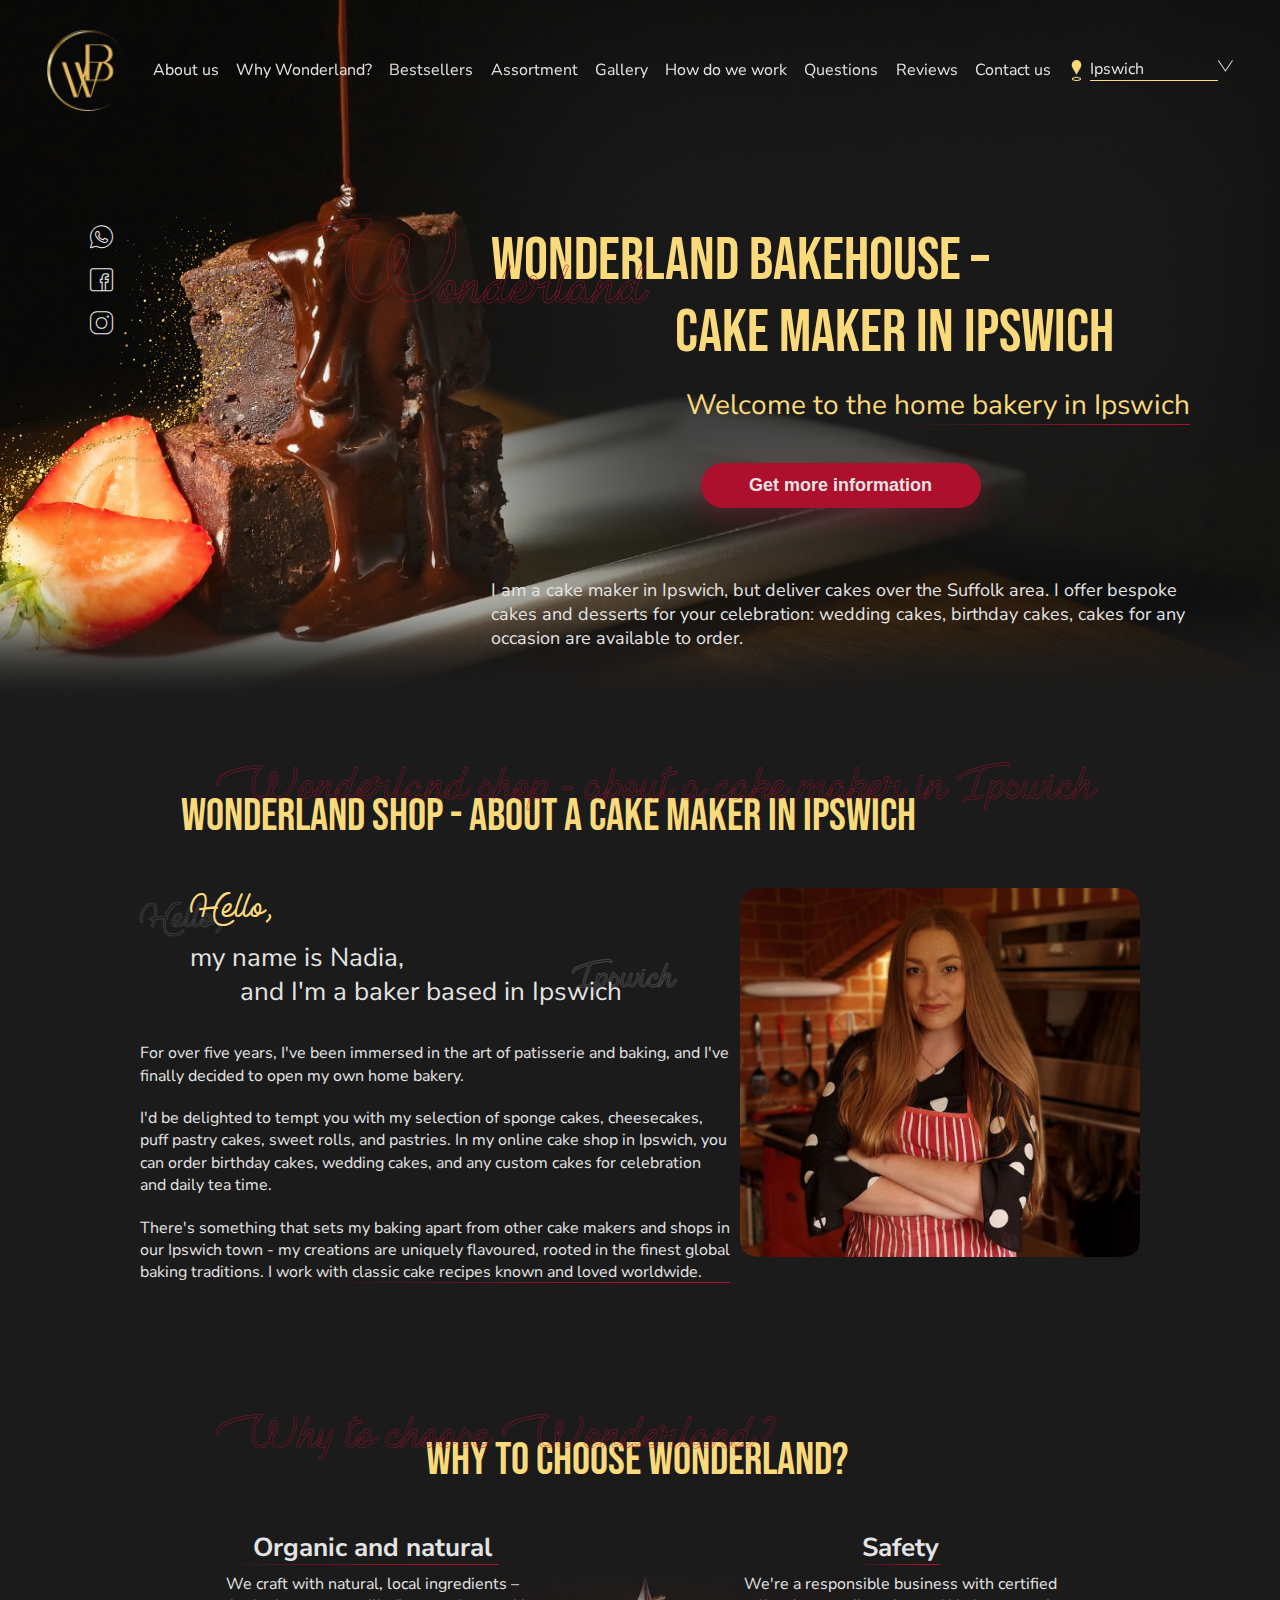
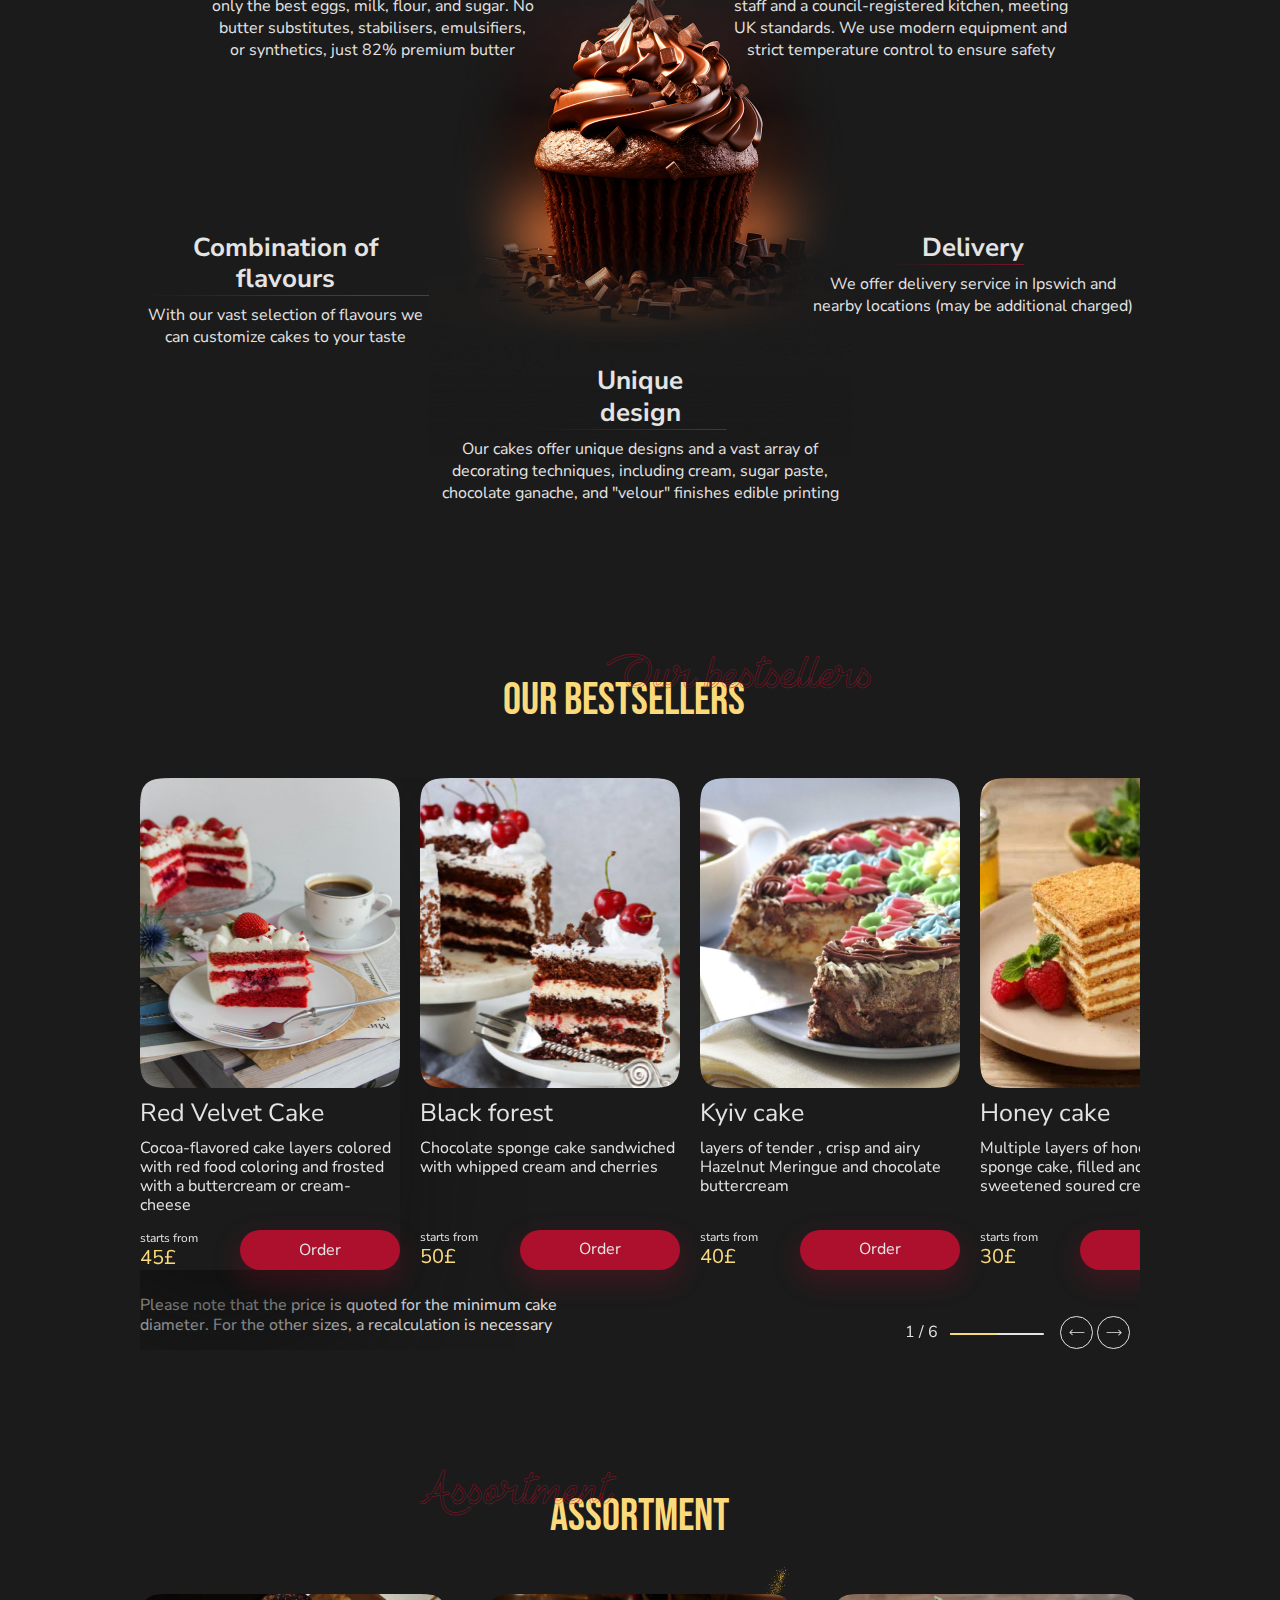
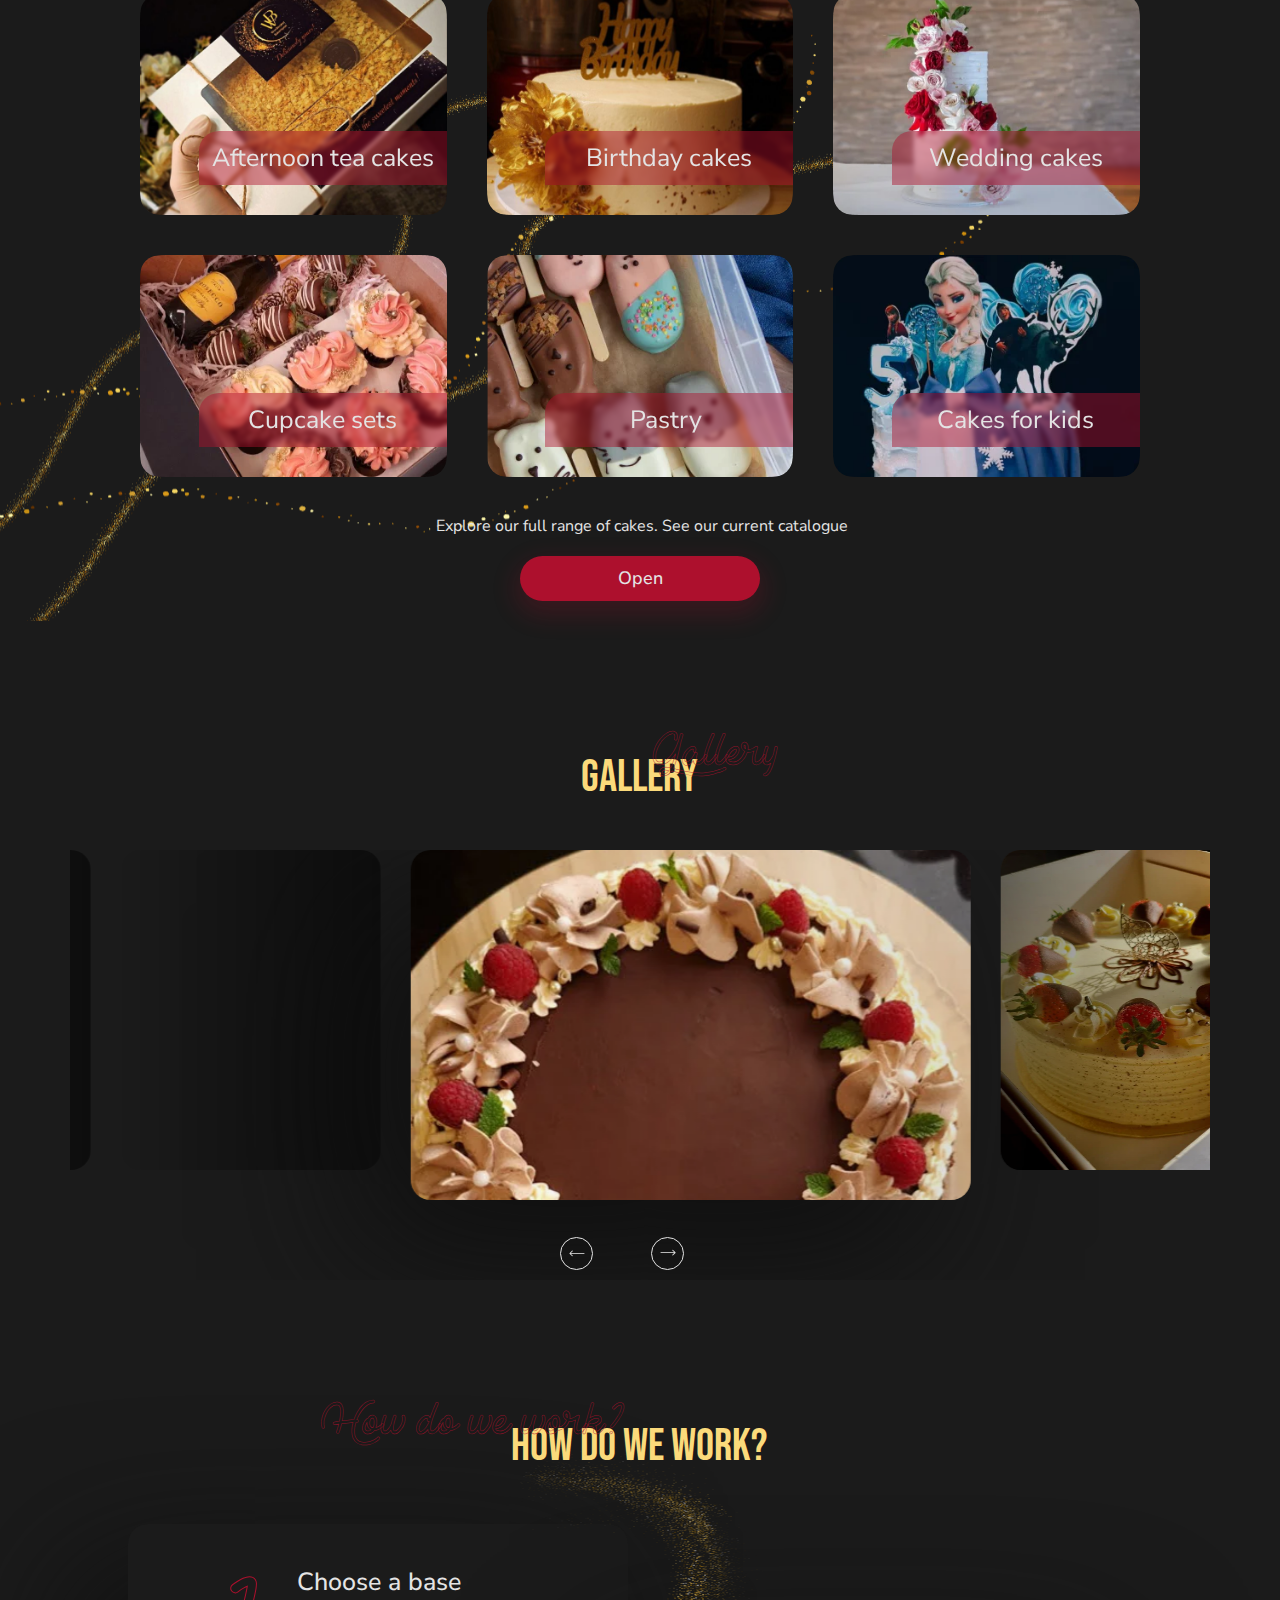
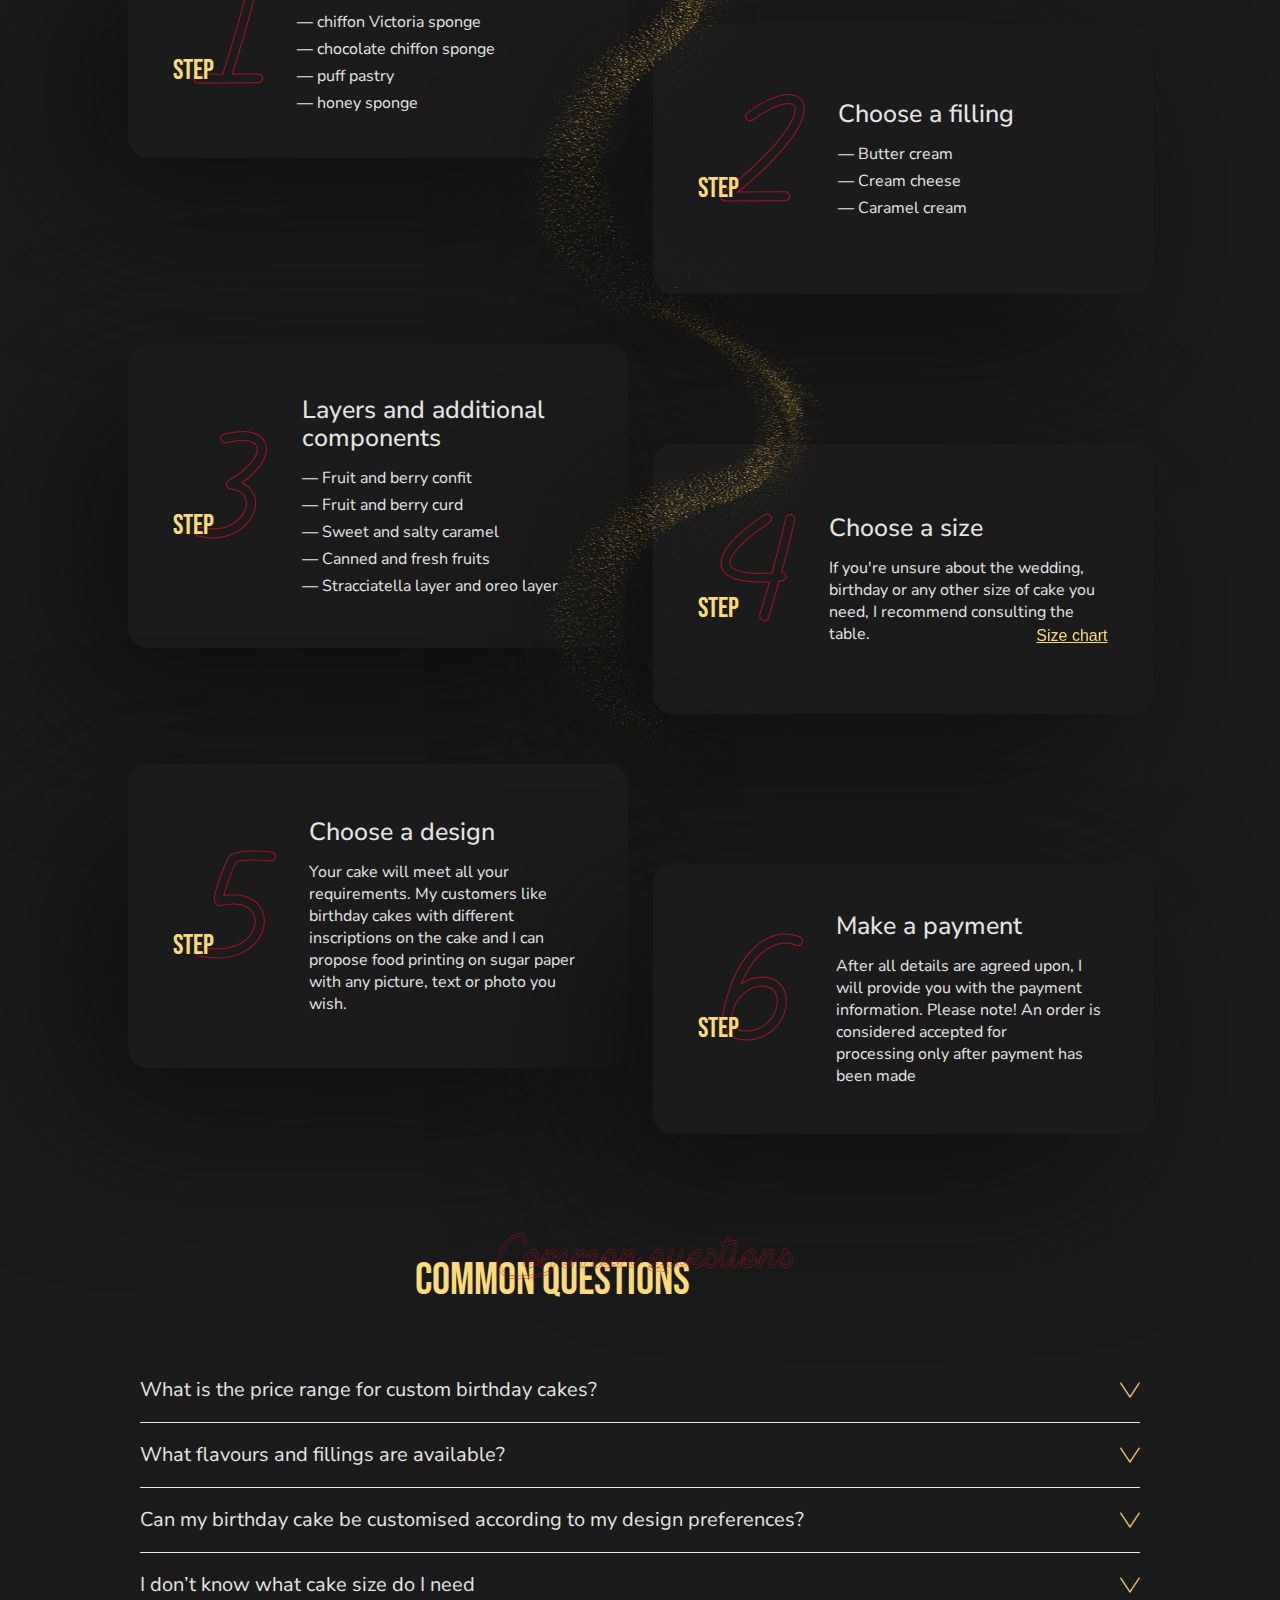
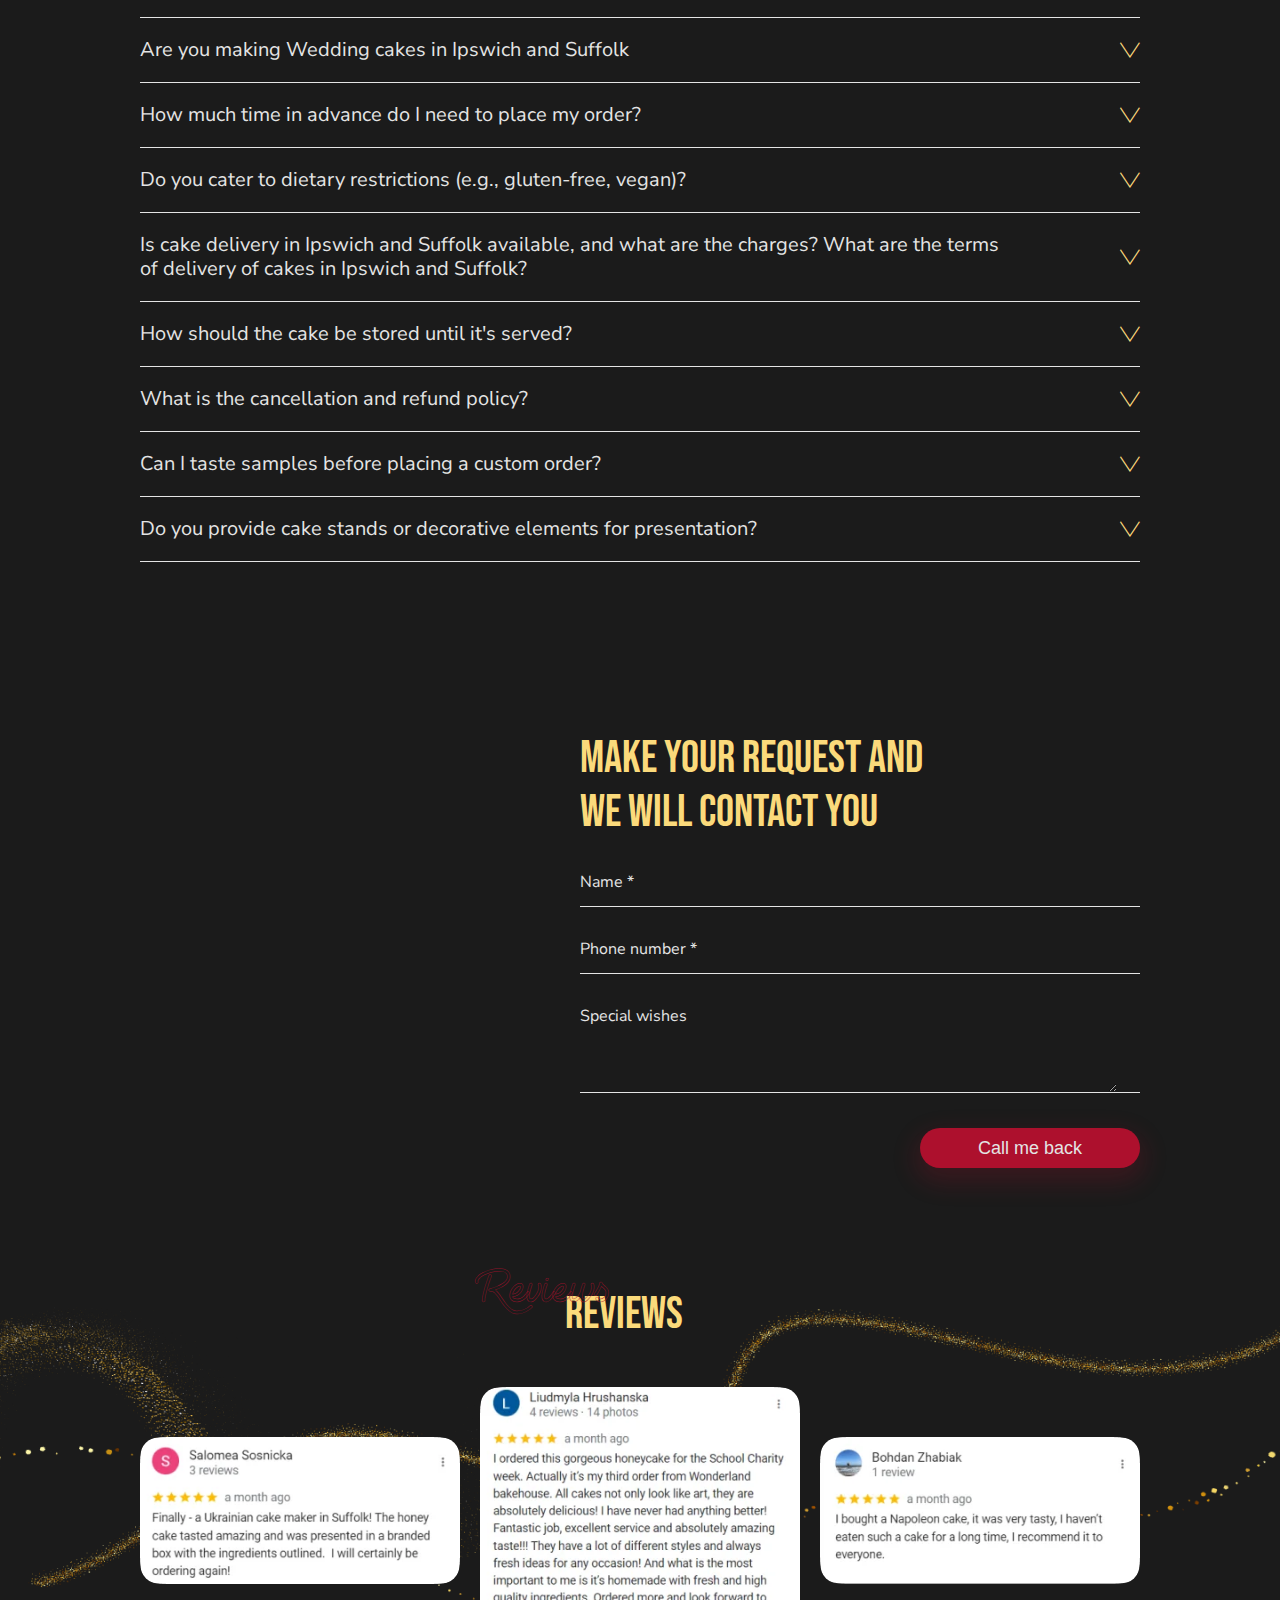
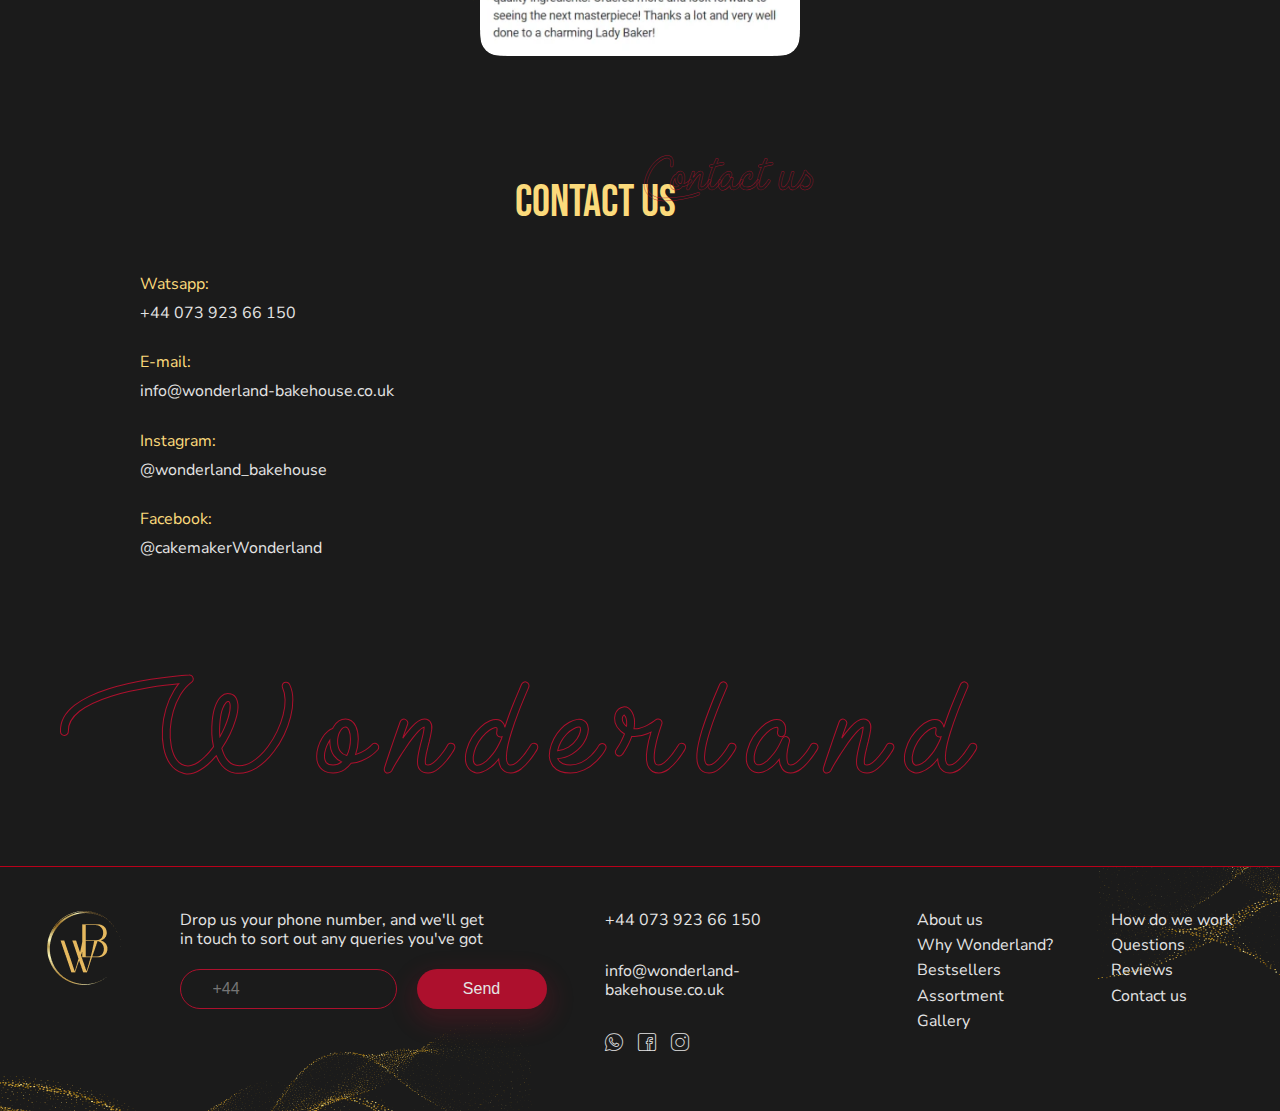
==== commit ea7d96f7: "Add files via upload" ====
--- a/index.html
+++ b/index.html
@@ -1,11 +1,14 @@
 <!DOCTYPE html>
-<html lang="de-DE">
+<html lang="en">
 <head>
     <meta charset="UTF-8">
     <meta name="viewport" content="width=device-width, initial-scale=1.0">
     <link rel="shortcut icon" href="img/logo.png">
     <link rel="stylesheet" href="css/swiper-bundle.min.css">
-    <link rel="stylesheet" href="css/style.css">
+    <link rel="stylesheet" href="css/critical.css">
+    <script src="js/swiper-bundle.min.js" defer></script>
+    
+    <script src="js/script.js" defer></script>
     <title>Wonderland</title>
 	<meta name="description" content="bespoke cakes and desserts for your celebration: wedding cakes, birthday cakes, cakes for any occasion are available to order">	
 	<meta name="keywords" content="Wonderland bakehouse cake maker in Ipswich" />
@@ -80,7 +83,6 @@
                             <picture>
                                 <source media="(max-width: 440px)" srcset="img/main-mobil.webp" />
                                 <img class="bg__img-img" src="img/main-back.webp" alt="cake maker in Ipswich">
-                        <!----    <img class="bg__img-img" src="img/main-mobil.webp" alt="cake maker in Ipswich"> -->
                             </picture>
                             
                         </div>                        
@@ -798,15 +800,6 @@
         </div>        
     </div>
 
- <!------   <div class="modalgreating">
-        <div class="modal__dialog">
-            <div class="modal__content">
-                <div data-close class="modalgreating__close">&times;</div>
-                    <h3 class="title__modalgreating">Thank you!</h3>
-                    <p class="text__modalgreating">We'll contact you as soon as possible</p>
-            </div>
-        </div>        
-    </div>  ---->
 
     <div class="modalsocial">
         <div class="modal__dialog">
@@ -836,7 +829,17 @@
 		
 	</div>
 
-    <script src="js/swiper-bundle.min.js"></script>
-    <script src="js/script.js"></script>
+    <script>
+        function loadStyle(href) {
+            let link = document.createElement('link');
+        link.rel = 'stylesheet';
+        link.href = href;
+        document.body.appendChild(link);
+        }
+        loadStyle('css/style.css');
+       
+    </script>
+    
+    
 </body>
 </html>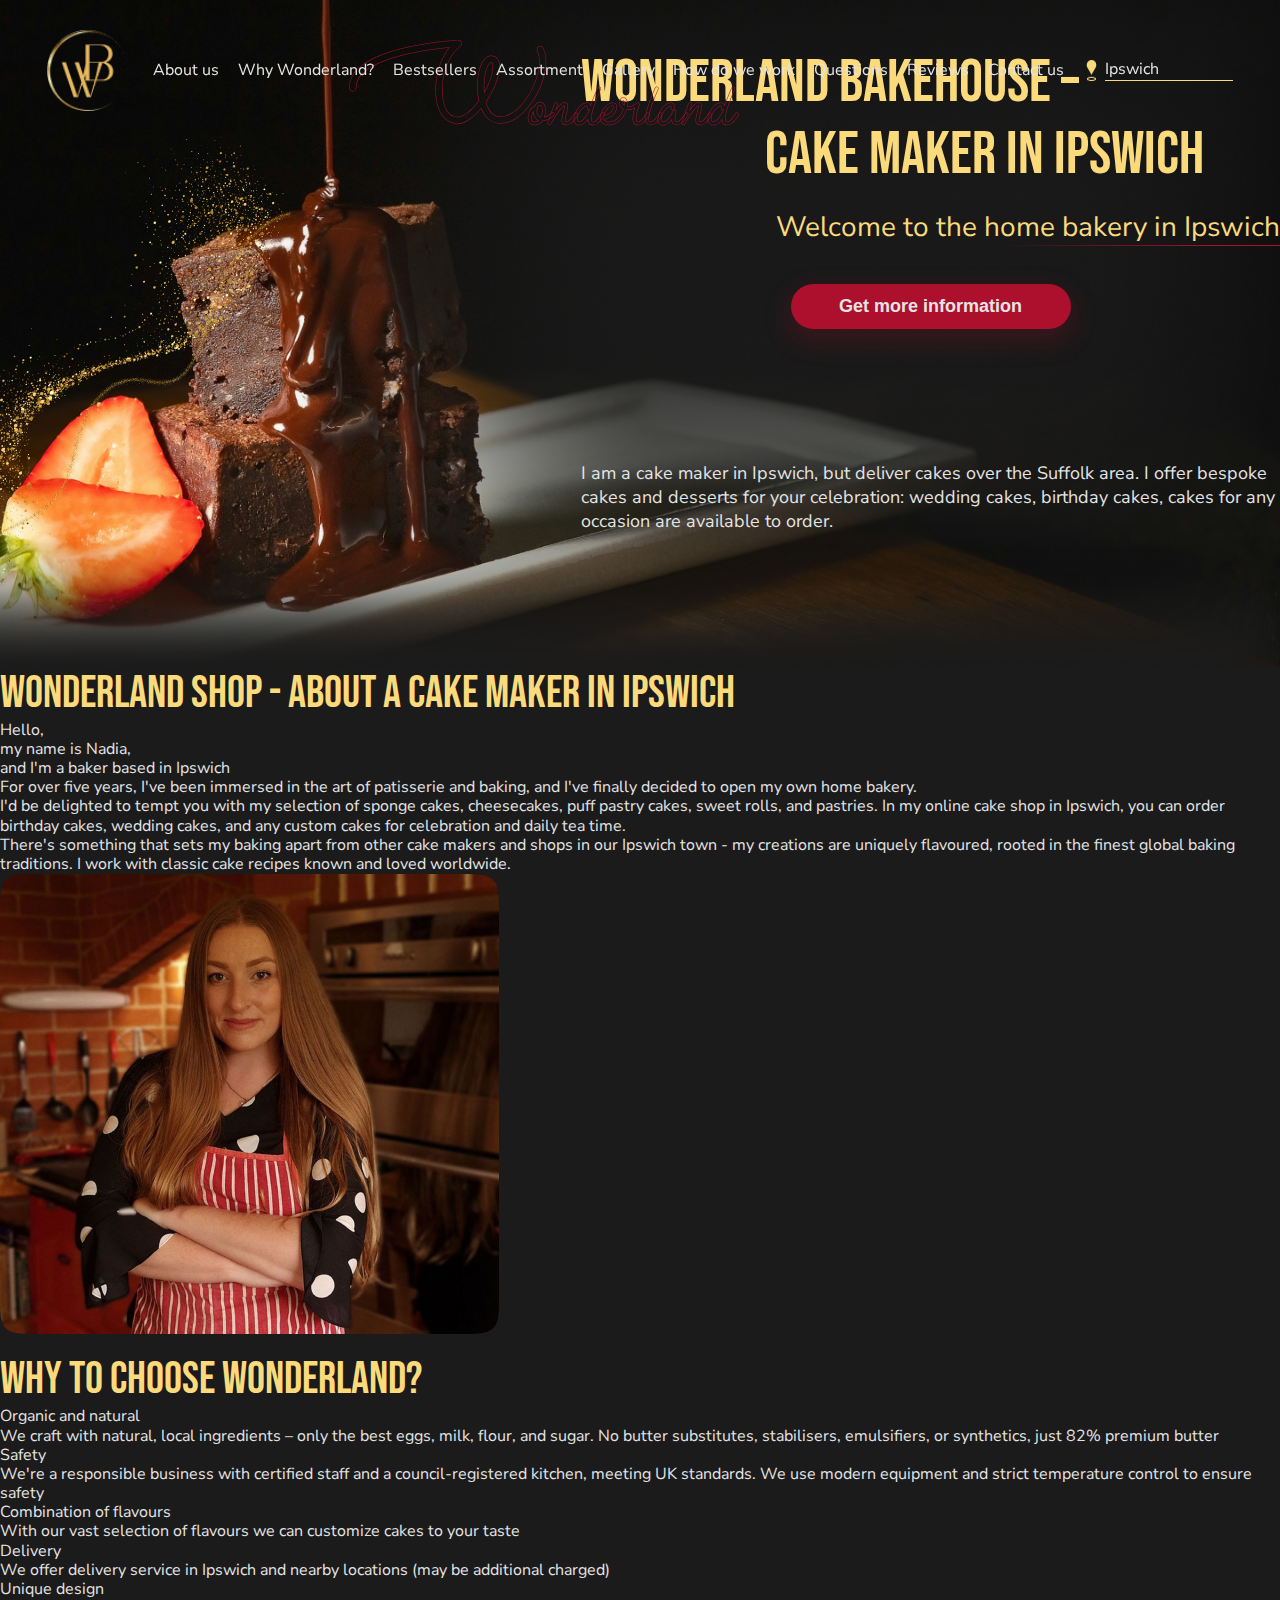
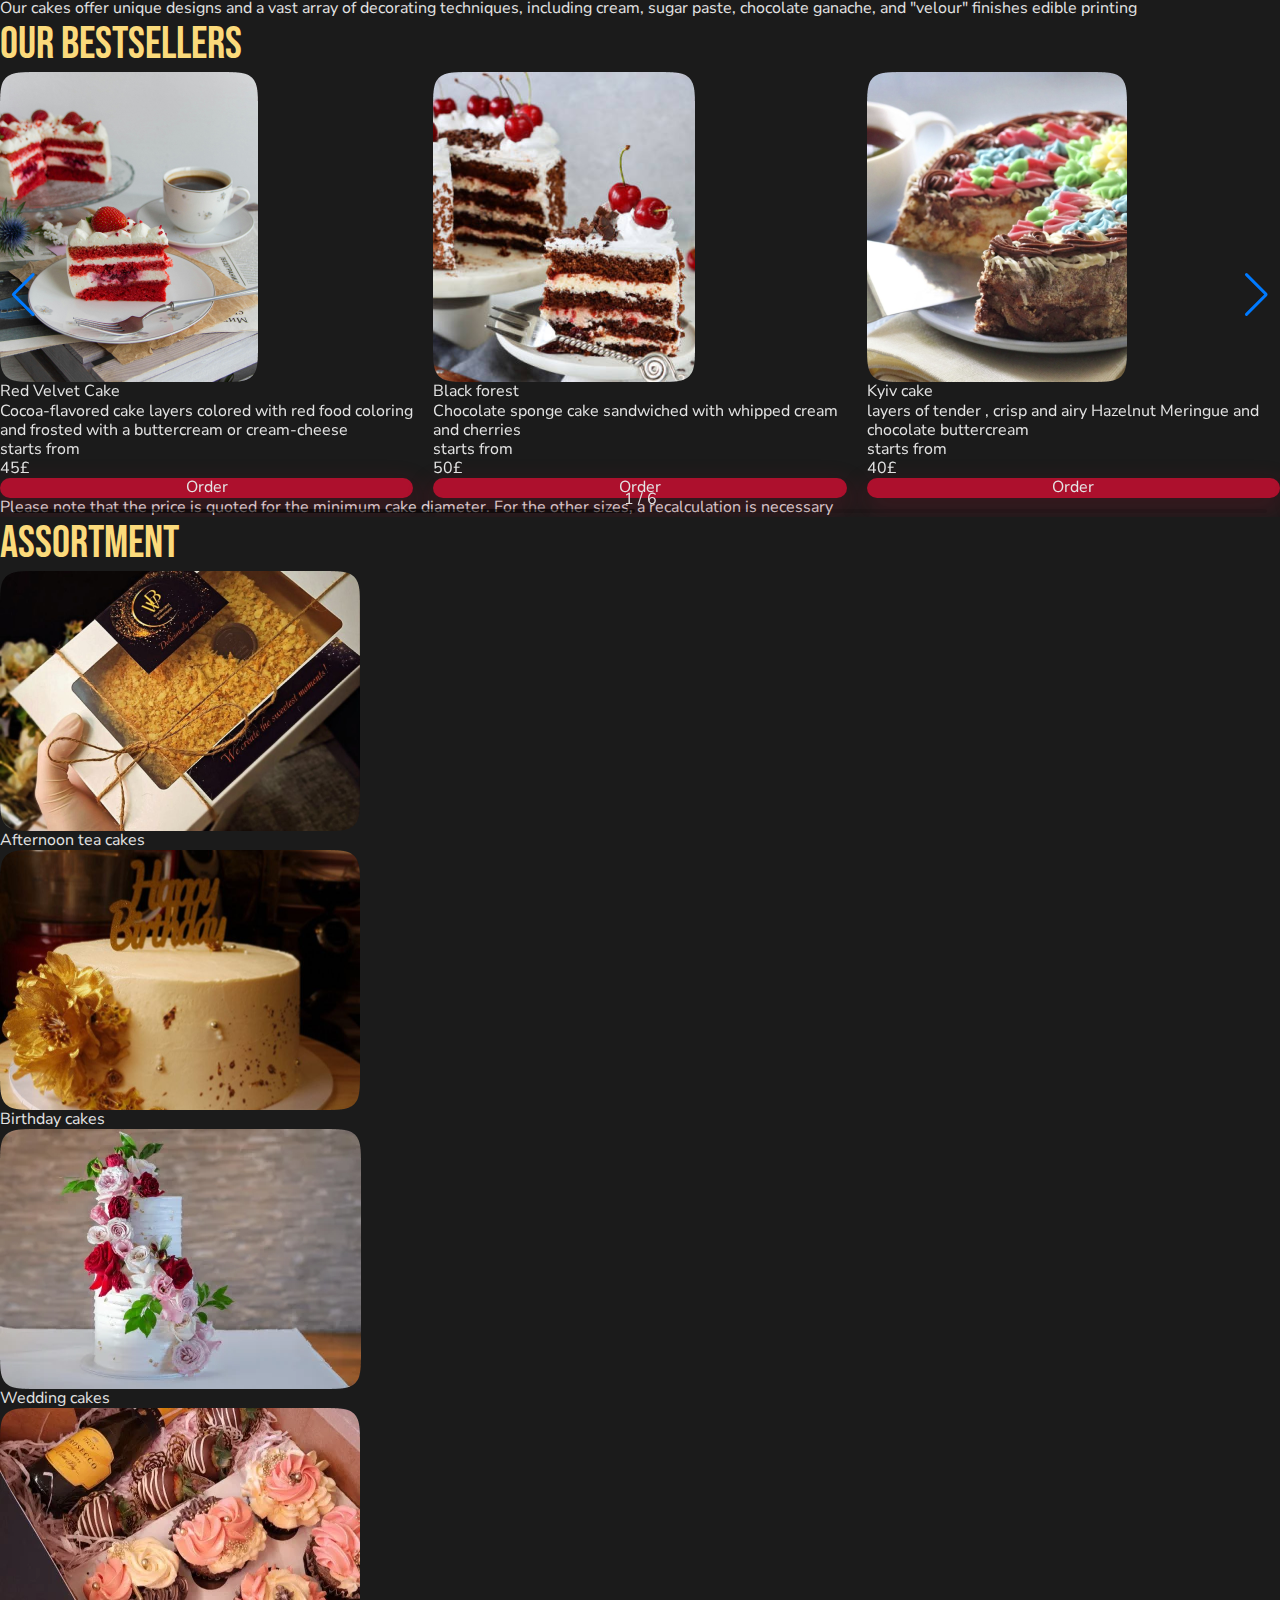
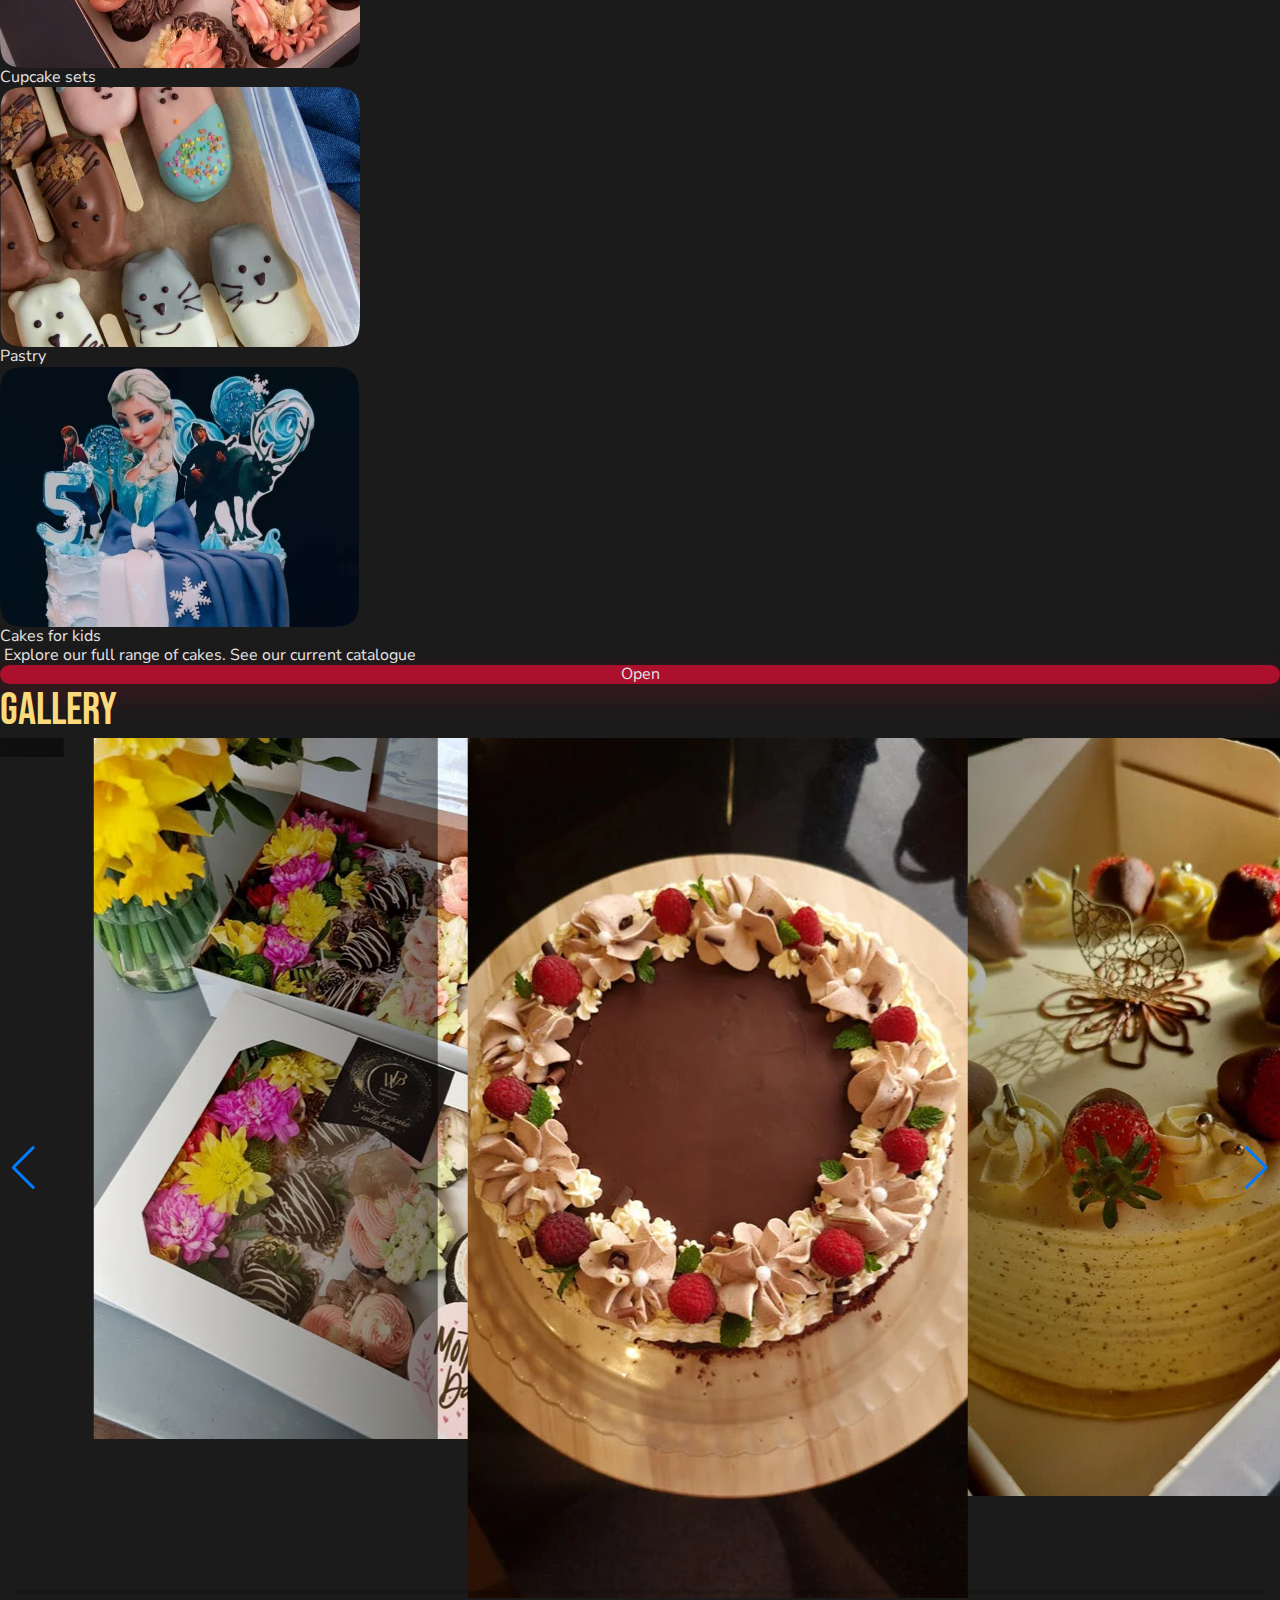
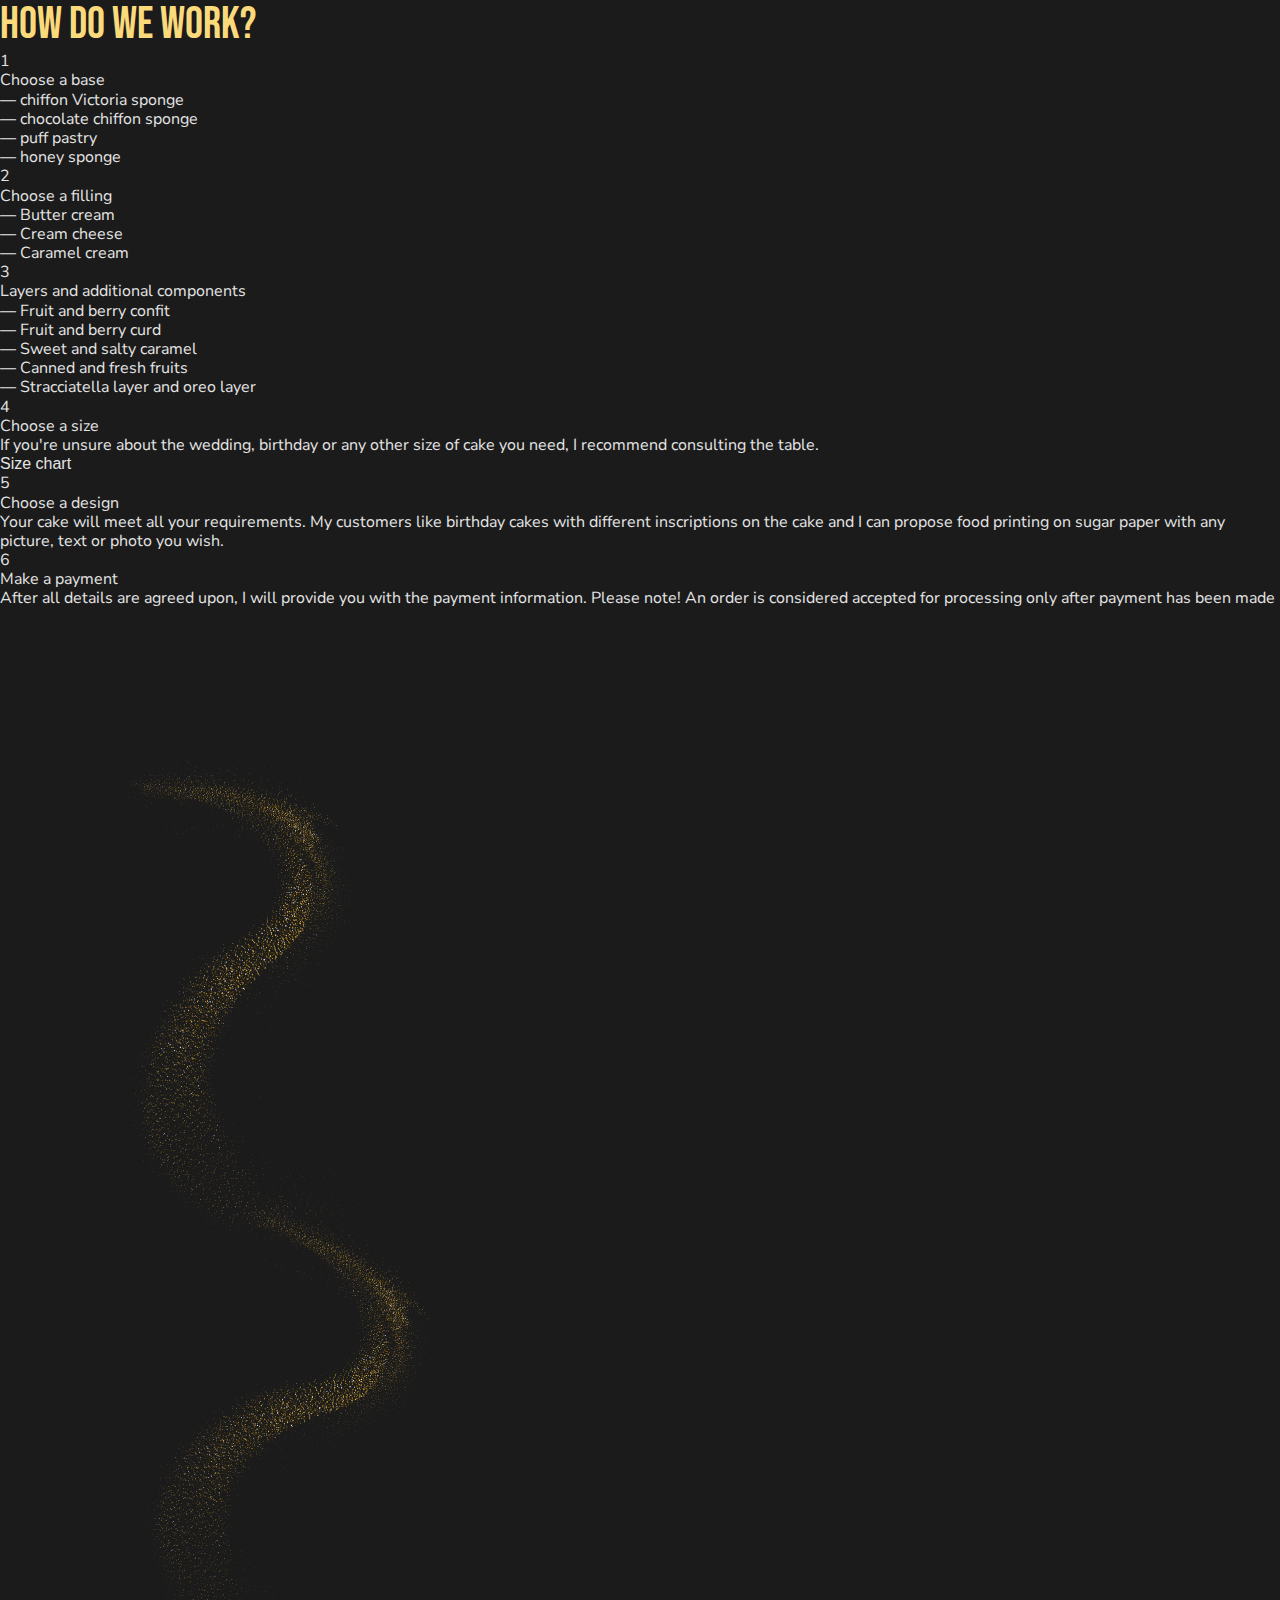
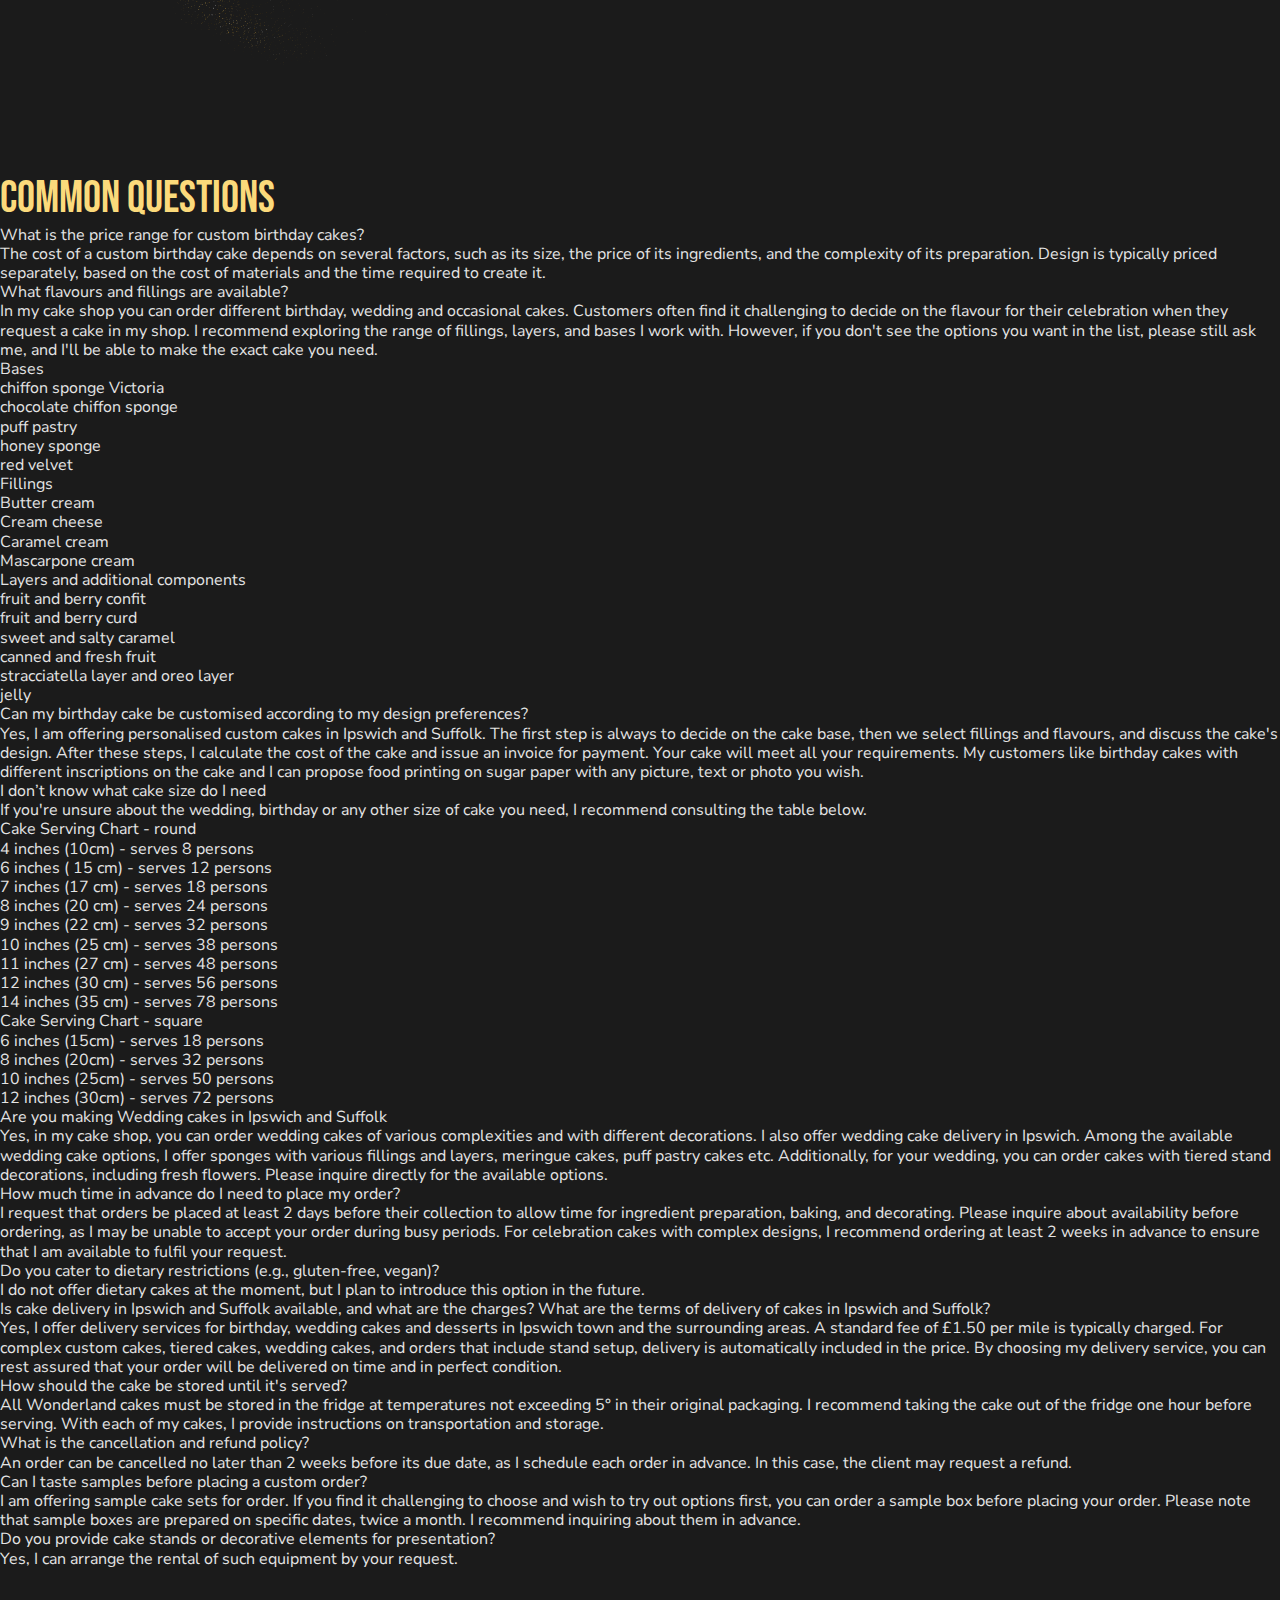
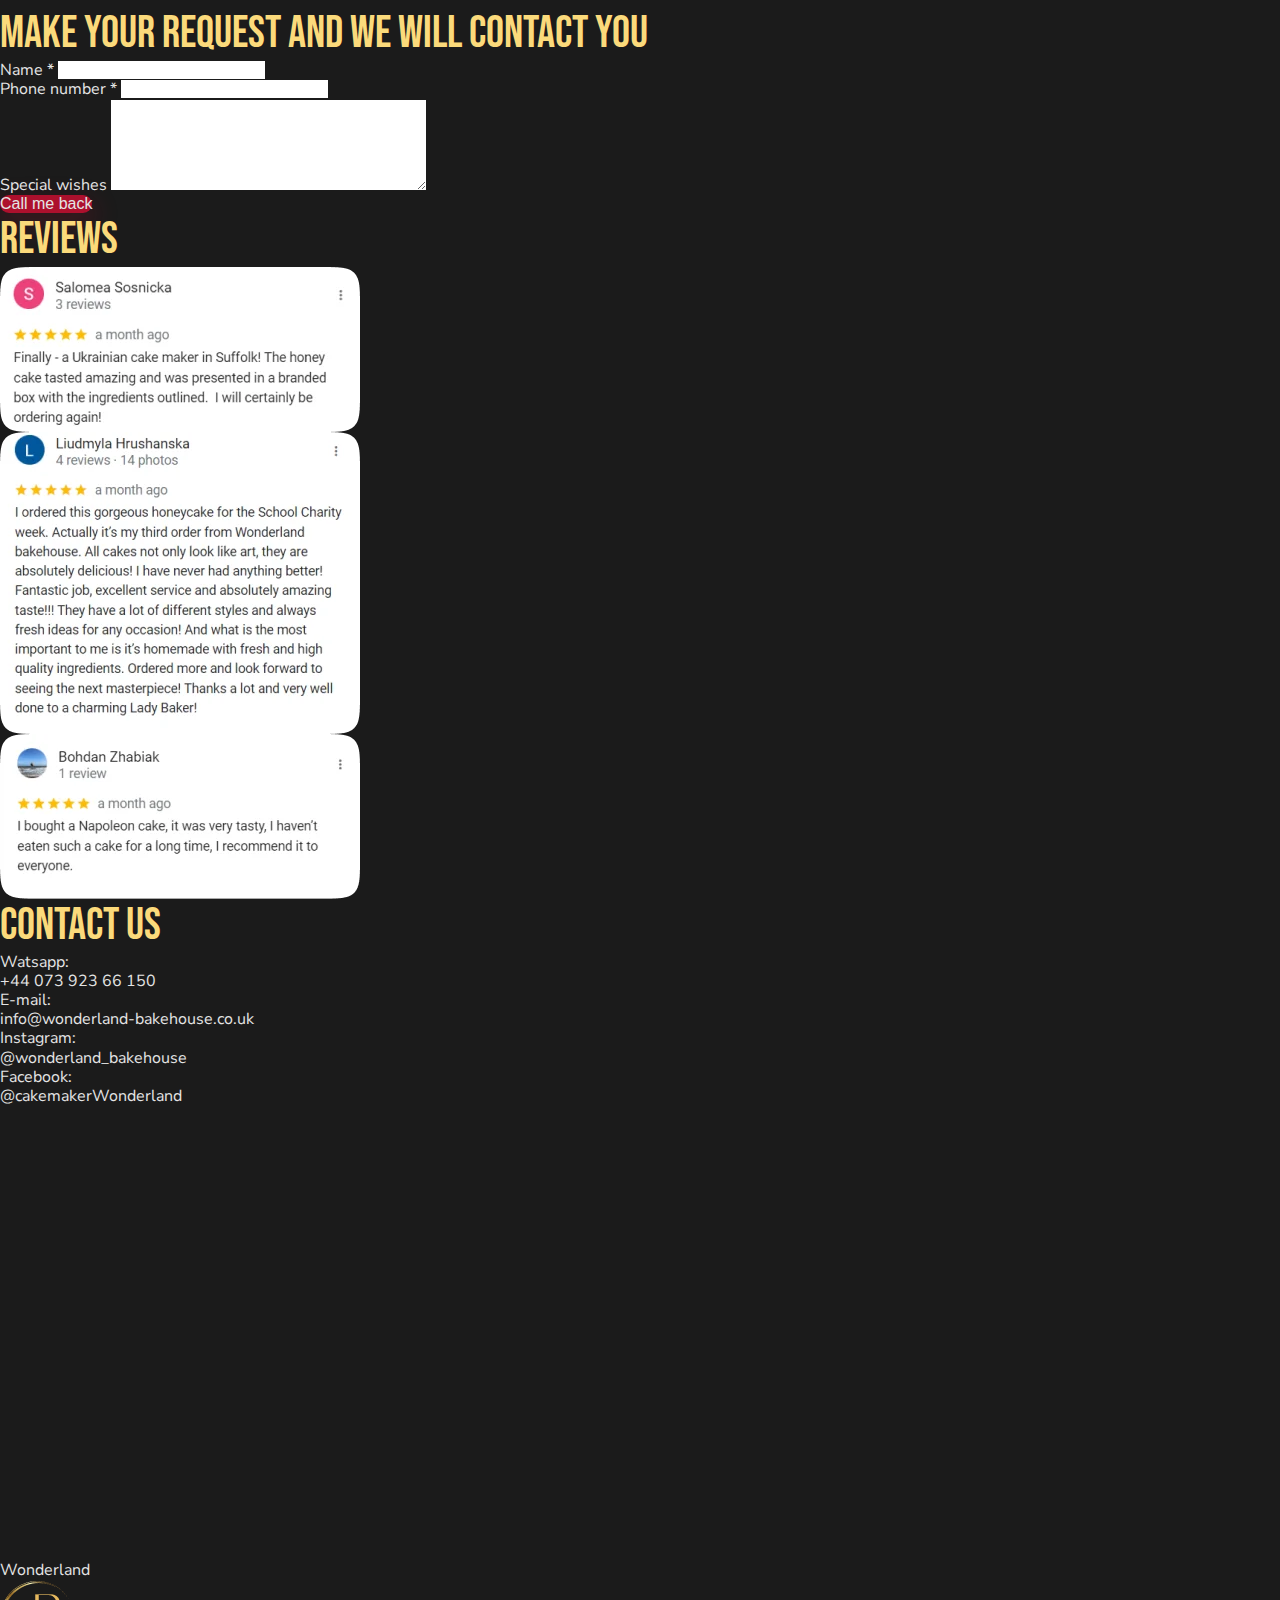
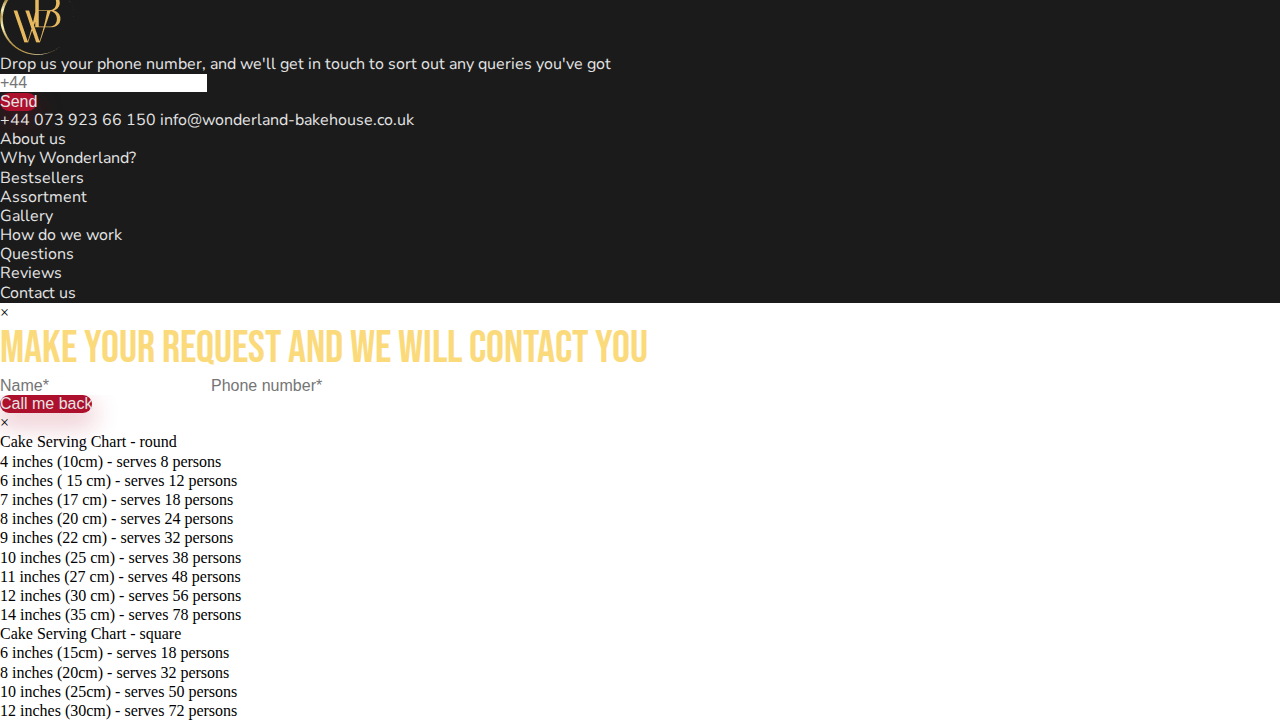
==== commit 974ff4c1: "Add files via upload" ====
--- a/index.html
+++ b/index.html
@@ -4,7 +4,7 @@
     <meta charset="UTF-8">
     <meta name="viewport" content="width=device-width, initial-scale=1.0">
     <link rel="shortcut icon" href="img/logo.png">
-    <link rel="stylesheet" href="css/swiper-bundle.min.css">
+ <!----   <link rel="stylesheet" href="css/swiper-bundle.min.css"> -->
     <link rel="stylesheet" href="css/critical.css">
     <script src="js/swiper-bundle.min.js" defer></script>
     
@@ -829,16 +829,9 @@
 		
 	</div>
 
-    <script>
-        function loadStyle(href) {
-            let link = document.createElement('link');
-        link.rel = 'stylesheet';
-        link.href = href;
-        document.body.appendChild(link);
-        }
-        loadStyle('css/style.css');
-       
-    </script>
+
+    <link rel="stylesheet" href="css/swiper-bundle.min.css">
+
     
     
 </body>
--- a/css/critical.css
+++ b/css/critical.css
@@ -0,0 +1 @@
+@import"https://fonts.googleapis.com/css?family=Nunito+Sans:200,300,regular,500,600,700,800,900&display=swap";@import"https://fonts.googleapis.com/css?family=Bebas+Neue:regular&display=swap";@font-face{font-family:"Lie to Me";src:url("../fonts/Lie-to-Me-TTF.woff") format("woff");font-weight:400}*{padding:0px;margin:0px;border:0px}*,*:before,*:after{-webkit-box-sizing:border-box;box-sizing:border-box}html,body{height:100%;min-width:320px}html{scroll-behavior:smooth}body{-ms-text-size-adjust:100%;-moz-text-size-adjust:100%;-webkit-text-size-adjust:100%;-webkit-font-smoothing:antialiased;-moz-osx-font-smoothing:grayscale;font-size:16px;line-height:1.2}input,button,textarea{font-size:inherit;font-size:inherit}input,textarea{color:rgba(228,228,228,.6862745098);outline:none}button{cursor:pointer;color:inherit;background-color:inherit}a{color:inherit}a:link,a:visited{text-decoration:none}a:hover{text-decoration:none}ul li{list-style:none}img{vertical-align:top}h1,h2,h3,h4,h5,h6{font-weight:inherit;font-size:inherit}*,*::after,*::before{-webkit-box-sizing:inherit;box-sizing:inherit;margin:0;padding:0}a{text-decoration:none;color:inherit}ul{list-style:none}.btn{background-color:#ad102d;border-radius:50px;color:#e4e4e4;display:flex;align-items:center;justify-content:center;box-shadow:0px 10px 25px 5px rgba(173,16,45,.2);-webkit-box-shadow:0px 10px 25px 5px rgba(173,16,45,.2);-moz-box-shadow:0px 10px 25px 5px rgba(173,16,45,.2)}.btn:hover{box-shadow:0px 10px 25px 5px rgba(173,16,45,.3);-webkit-box-shadow:0px 10px 25px 5px rgba(173,16,45,.3);-moz-box-shadow:0px 10px 25px 5px rgba(173,16,45,.3)}.title{font-family:"Bebas Neue";color:#fbda7b;font-size:45px}.wrapper{min-height:100%;display:-webkit-box;display:-ms-flexbox;display:flex;-webkit-box-orient:vertical;-webkit-box-direction:normal;-ms-flex-direction:column;flex-direction:column;overflow:hidden;font-family:"Nunito Sans";font-weight:400;background-color:#1b1b1b;color:#e4e4e4}.wrapper>main{-webkit-box-flex:1;-ms-flex:1 1 auto;flex:1 1 auto}.wrapper>*{min-width:0}.header{align-items:center;left:0;position:fixed;right:0;top:0;z-index:5}.header__box{max-width:1440px;margin:0 auto}.header__content{max-width:1186px;height:inherit;margin:0 auto;padding:30px 10px;display:flex;align-items:center;justify-content:space-between}.header__logo{max-width:81px;width:100%;margin-right:25px}.header__logo img{width:100%}.header__btn img{width:100%}.header__place{display:flex;cursor:pointer}.header__contacts{display:flex}.header__list{max-width:1100px;width:100%}.header__place-list{line-height:20px;display:none;position:absolute;padding-top:20px;background-color:#1e1e1e}.header__place-list li{transition:color ease-in-out .2s}.header__place-list li:hover{color:#fbda7b}.header__place-text{width:128px;margin-left:5px;border-bottom:1px solid #fbda7b}.header-social{display:none}.header-arrow{font-size:12px;transition:color ease-in-out .2s}.header-arrow:hover{color:#fbda7b}.active-place{display:block;width:180px;padding:20px;line-height:1.8;border-radius:20px;margin-top:10px;box-shadow:-50px 50px 150px 0px #0f0f0f;-webkit-box-shadow:-50px 50px 150px 0px #0f0f0f;-moz-box-shadow:-50px 50px 150px 0px #0f0f0f}.sticky{background-color:#161616;height:100px;-webkit-box-shadow:0px 15px 20px 10px #161616;-moz-box-shadow:0px 15px 20px 10px #161616;box-shadow:0px 15px 20px 10px #161616}.menu{height:inherit}.menu__list{display:flex;height:inherit;align-items:center;justify-content:space-between}.menu__item{transition:all ease .3s}.menu__item:hover a{color:#fbda7b}.bg__container{position:relative;z-index:2}.bg__back{position:absolute;left:-50px;top:-50px;z-index:1}.bg__img img{width:100%}.bg__content{color:#fbda7b;position:relative;z-index:3}.bg__content h1{max-width:699px;font-size:60px;font-family:"Bebas Neue";text-align:end}.main-span::after{content:"onderland";font-family:"Lie to Me";font-size:55px;color:#ad102d;position:absolute;top:30px;left:-20%;-webkit-text-fill-color:rgba(0,0,0,0);-webkit-text-stroke:.5px}.bg__title{margin-right:76px}.main-span::before{content:"W";font-family:"Lie to Me";font-size:110px;color:#ad102d;position:absolute;top:-20px;left:-90%;-webkit-text-fill-color:rgba(0,0,0,0);-webkit-text-stroke:.5px}.bg__title span{position:relative}.bg__title-line{display:block;text-align:start}.bg__subtitle{margin-top:20px;font-size:28px;text-align:end;position:relative}.bg__subtitle::after{content:"";background-image:url("../img/Line.webp");position:absolute;bottom:-2px;right:0;width:289px;height:1px;background-repeat:no-repeat}.bg__box{max-width:1500px;width:100%;height:inherit;margin:0 auto;display:flex;justify-content:space-between;position:absolute;bottom:20%;left:50%;transform:translate(-50%, 0);z-index:2}.main-span{text-align:left}.bg__btn{max-width:260px;width:100%;height:45px;margin:40px auto 0;padding:0 10px;font-size:18px;font-weight:600}.bg__text{max-width:699px;margin-top:132px;color:#e4e4e4;font-size:18px;line-height:24px}.bg__social{height:100%;font-size:23px;position:relative;z-index:3}.bg__social a{display:block}.bg__social a+a{margin-top:20px}.bg__social a:hover{color:#fbda7b}@media(max-width: 1150px){.bg__title{margin-right:0}.bg__box{padding:0 40px;max-width:1000px}.bg__back{left:-50px}}@media(max-width: 1050px){.menu{position:relative}.header{text-align:start}.header__box{padding:0 15px}.header__content{position:relative}.header__contacts{position:absolute;right:52px;opacity:1}.header-burger{display:-webkit-box;display:-ms-flexbox;display:flex;position:absolute;right:0;top:50px}.header__nav li{display:block}.header__nav-item{margin-left:20px}.header__nav .menu ul{padding-top:30px}.header__place{position:absolute;top:30px;display:flex !important}.menu-btn{width:30px;height:30px;position:relative;z-index:10;overflow:hidden;left:0}.menu-btn span{width:30px;height:2px;position:absolute;top:50%;left:50%;-webkit-transform:translate(-50%, -50%);-ms-transform:translate(-50%, -50%);transform:translate(-50%, -50%);background-color:#fbda7b;-webkit-transition:all .5s;-o-transition:all .5s;transition:all .5s;color:#fff}.menu-btn span:nth-of-type(2){top:calc(50% - 5px)}.menu-btn span:nth-of-type(3){top:calc(50% + 5px)}.menu{position:fixed;padding-top:20px;margin-right:20px;top:100px;right:0;width:100%;height:100%;background-color:#1e1e1e;-webkit-transform:translateX(120%);-ms-transform:translateX(120%);transform:translateX(120%);-webkit-transition:-webkit-transform .5s;transition:-webkit-transform .5s;-o-transition:transform .5s;transition:transform .5s;transition:transform .5s,-webkit-transform .5s;opacity:1;border-radius:20px}.menu.active{width:313px;height:520px;-webkit-transform:translateX(0%);-ms-transform:translateX(0%);transform:translateX(0%);z-index:5;opacity:1;background-color:#1b1b1b}.menu li{list-style-type:none;padding:5px 0 5px 30px}.menu-btn.active span:nth-of-type(1){display:none}.menu-btn.active span:nth-of-type(2){top:50%;background-color:#fbda7b;-webkit-transform:translate(-50%, 0%) rotate(45deg);-ms-transform:translate(-50%, 0%) rotate(45deg);transform:translate(-50%, 0%) rotate(45deg)}.menu-btn.active span:nth-of-type(3){top:50%;background-color:#fbda7b;-webkit-transform:translate(-50%, 0%) rotate(-45deg);-ms-transform:translate(-50%, 0%) rotate(-45deg);transform:translate(-50%, 0%) rotate(-45deg)}.menu-btn.active{margin-top:-15px}.menu__list{margin-top:60px;padding:20px 0;display:block;height:260px;border-top:1px solid #ba001a}.header-social{margin-top:10px;padding-top:15px !important;display:block;border-top:1px solid #ba001a}.header-social-link.footer__contacts-link{margin-bottom:15px}.header__contacts-social{display:flex;gap:20px;margin-top:30px}.header__contacts-social a{font-size:28px}.header__contacts-social a:hover{color:#fbda7b}}@media(max-width: 1050px){.bg__box{max-width:900px}}@media(max-width: 930px){.bg__box{max-width:800px}.main-span::after{content:"onderland";font-family:"Lie to Me";font-size:55px;color:#ad102d;position:absolute;top:-30px;left:120px;-webkit-text-fill-color:rgba(0,0,0,0);-webkit-text-stroke:.5px}.main-span::before{content:"W";font-family:"Lie to Me";font-size:110px;color:#ad102d;position:absolute;top:-70px;left:-27%;-webkit-text-fill-color:rgba(0,0,0,0);-webkit-text-stroke:.5px}}@media(max-width: 860px){.bg__content{max-width:600px}.bg__box{max-width:700px}.header-burger{margin-right:15px}}@media(max-width: 799px){.bg__content h1{font-size:45px}.main-span::after{top:-35px;left:134px}}@media(max-width: 738px){.bg__box{max-width:600px}}@media(max-width: 600px){.bg__content{max-width:400px}.bg__box{max-width:450px;bottom:0}}@media(max-width: 480px){.bg__social{display:none}.bg__text{margin-top:150px}.bg__title span{max-width:350px}.bg__content{margin:0 auto}.main-span::before{font-size:40px;top:-20px;left:0}.main-span::after{font-size:40px;top:-20px;left:75px}.span-span{text-align:end;display:block}.title{font-size:30px}}@media(max-width: 440px){.bg__back{left:260px;top:0;transform:rotate(-45deg)}.bg__btn{position:relative;z-index:15}.bg__img img{width:100%;height:auto}.bg__btn{max-width:240px;margin:40px 0 0;font-size:16px;font-weight:400}.bg__text{margin-top:120px}.header__logo{max-width:65px}}/*# sourceMappingURL=critical.css.map */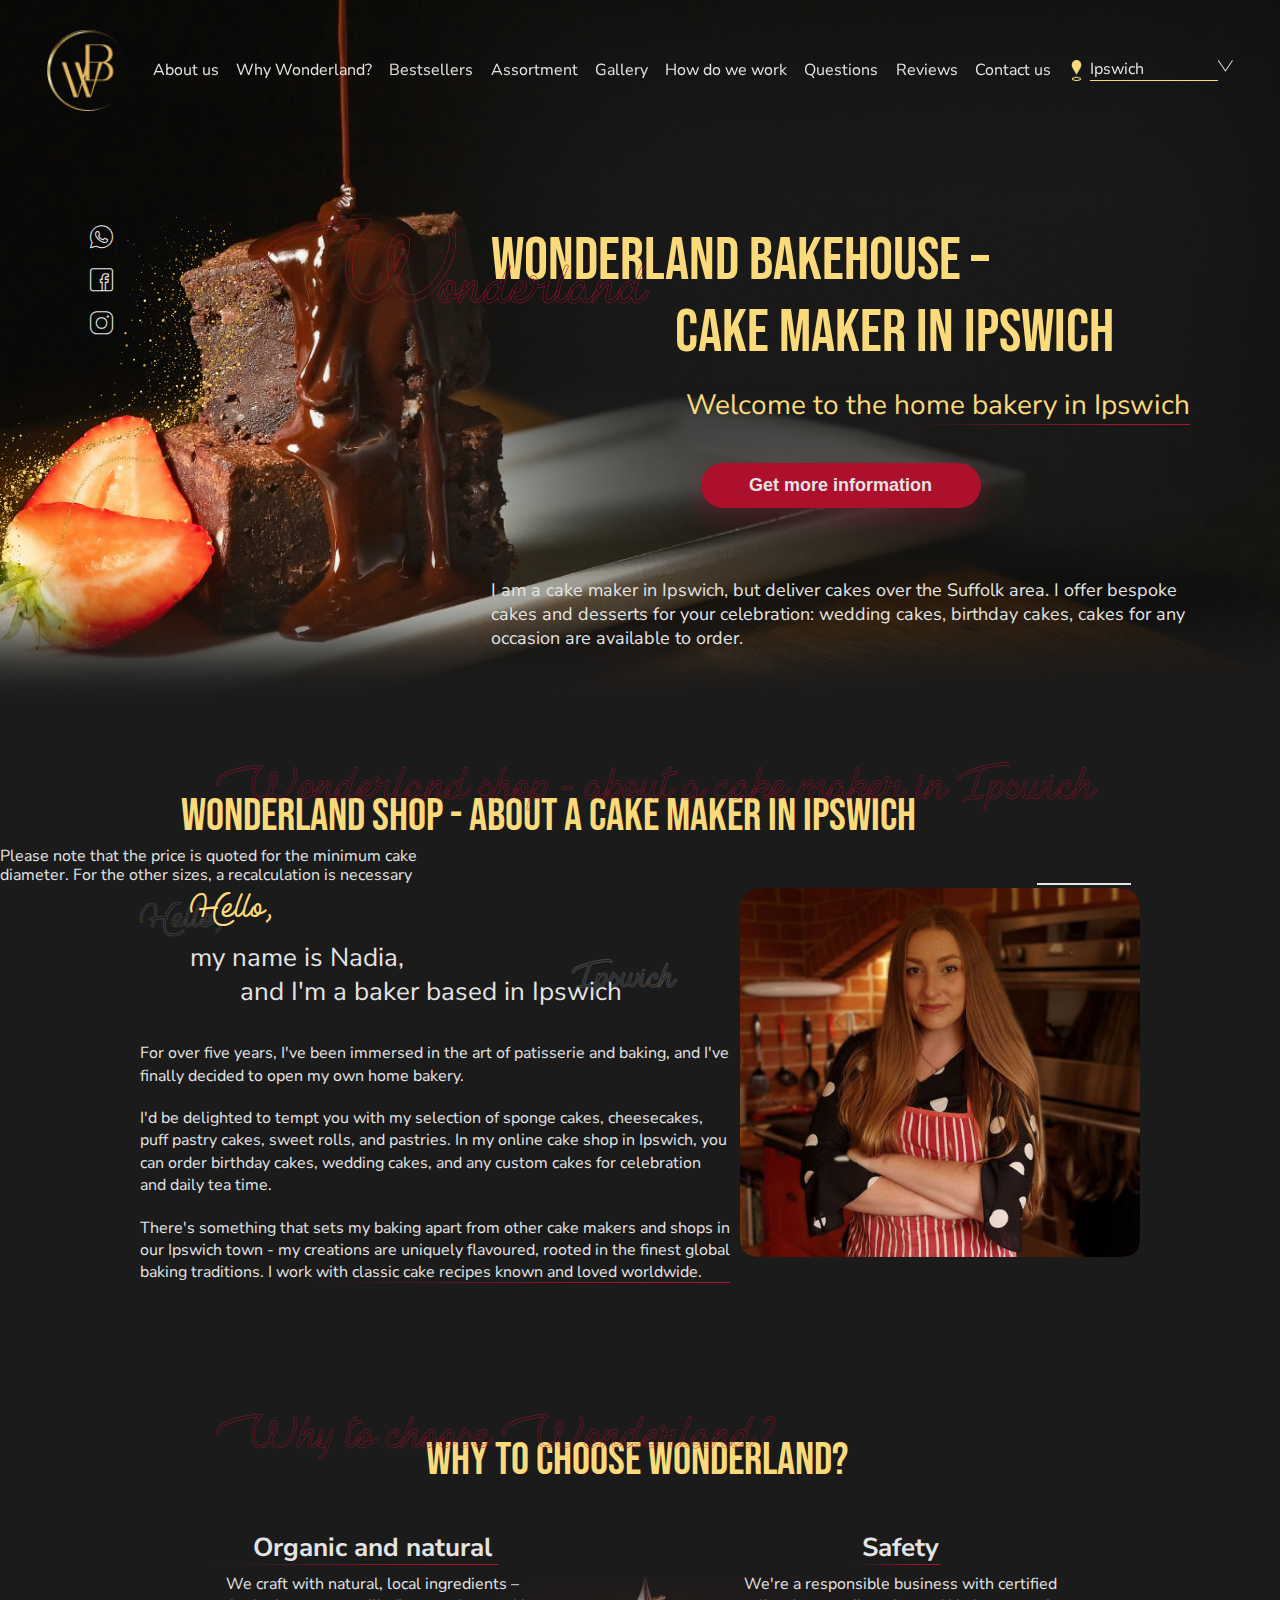
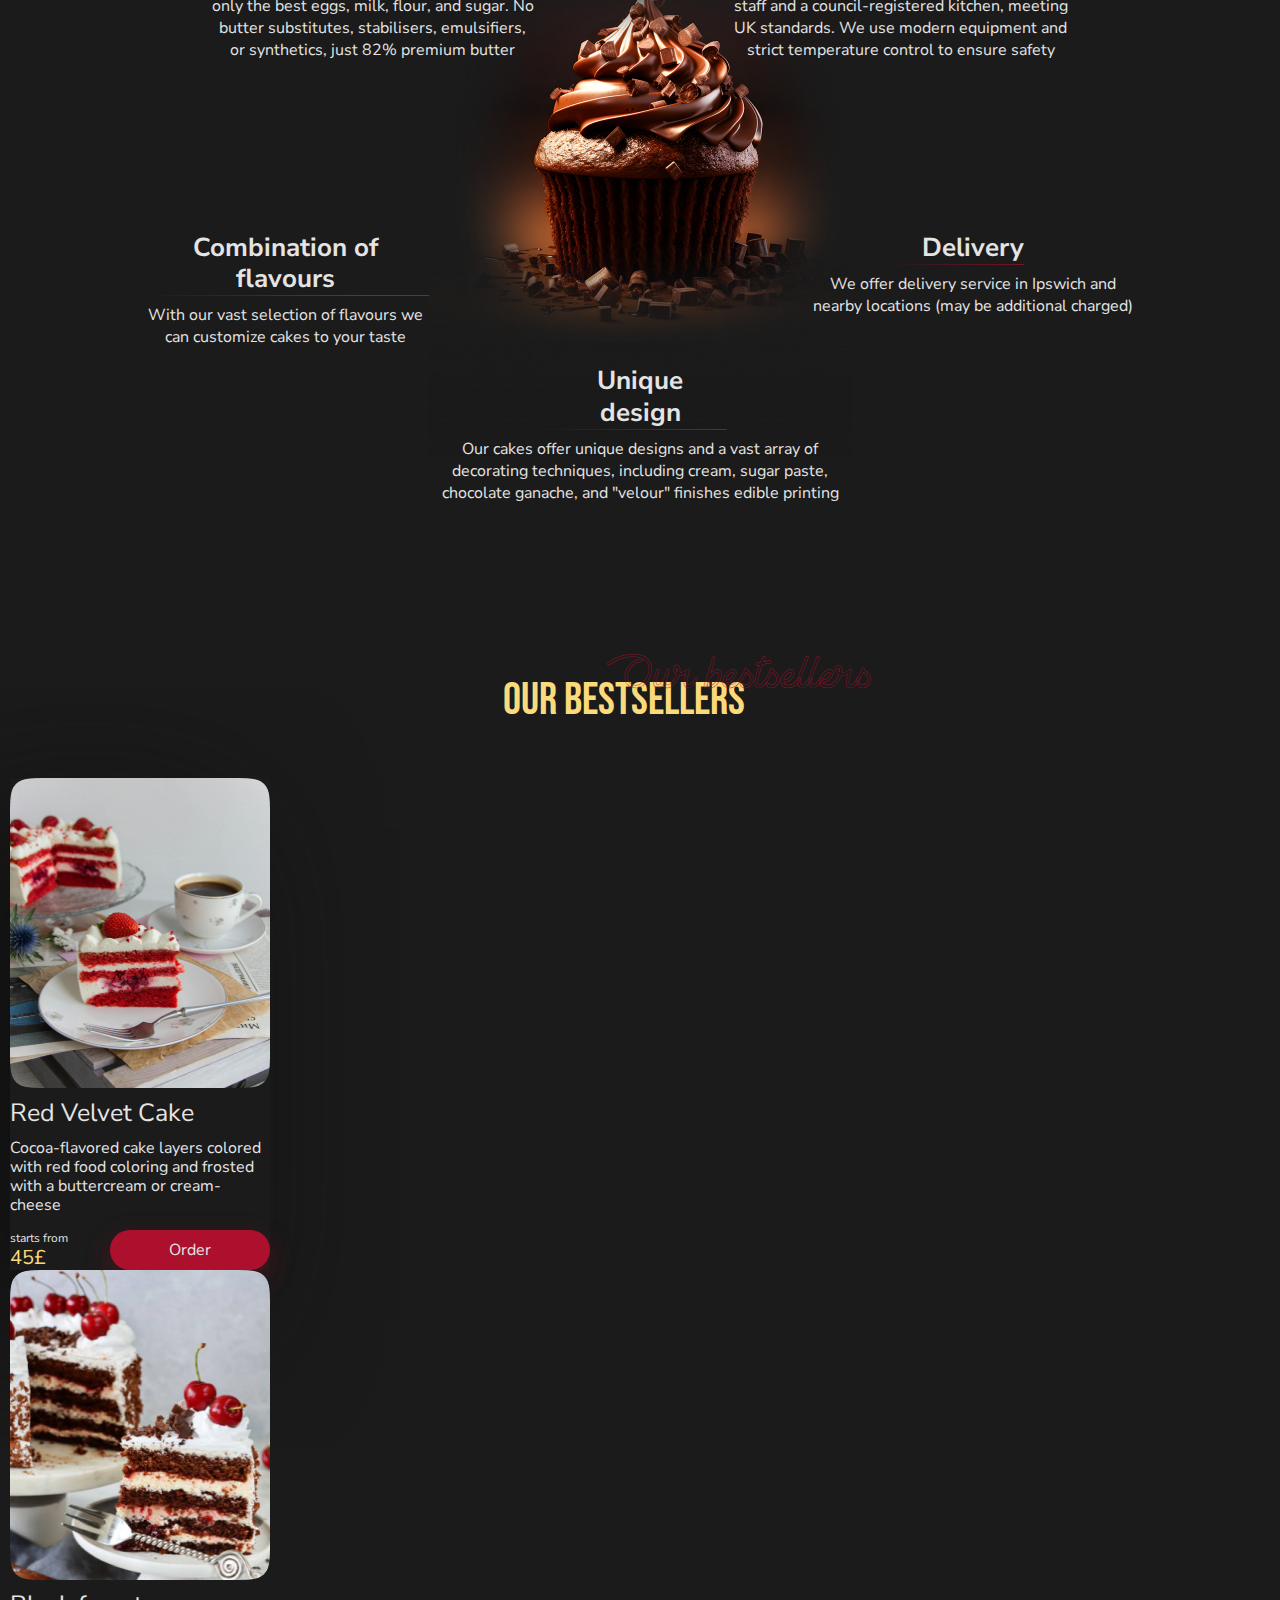
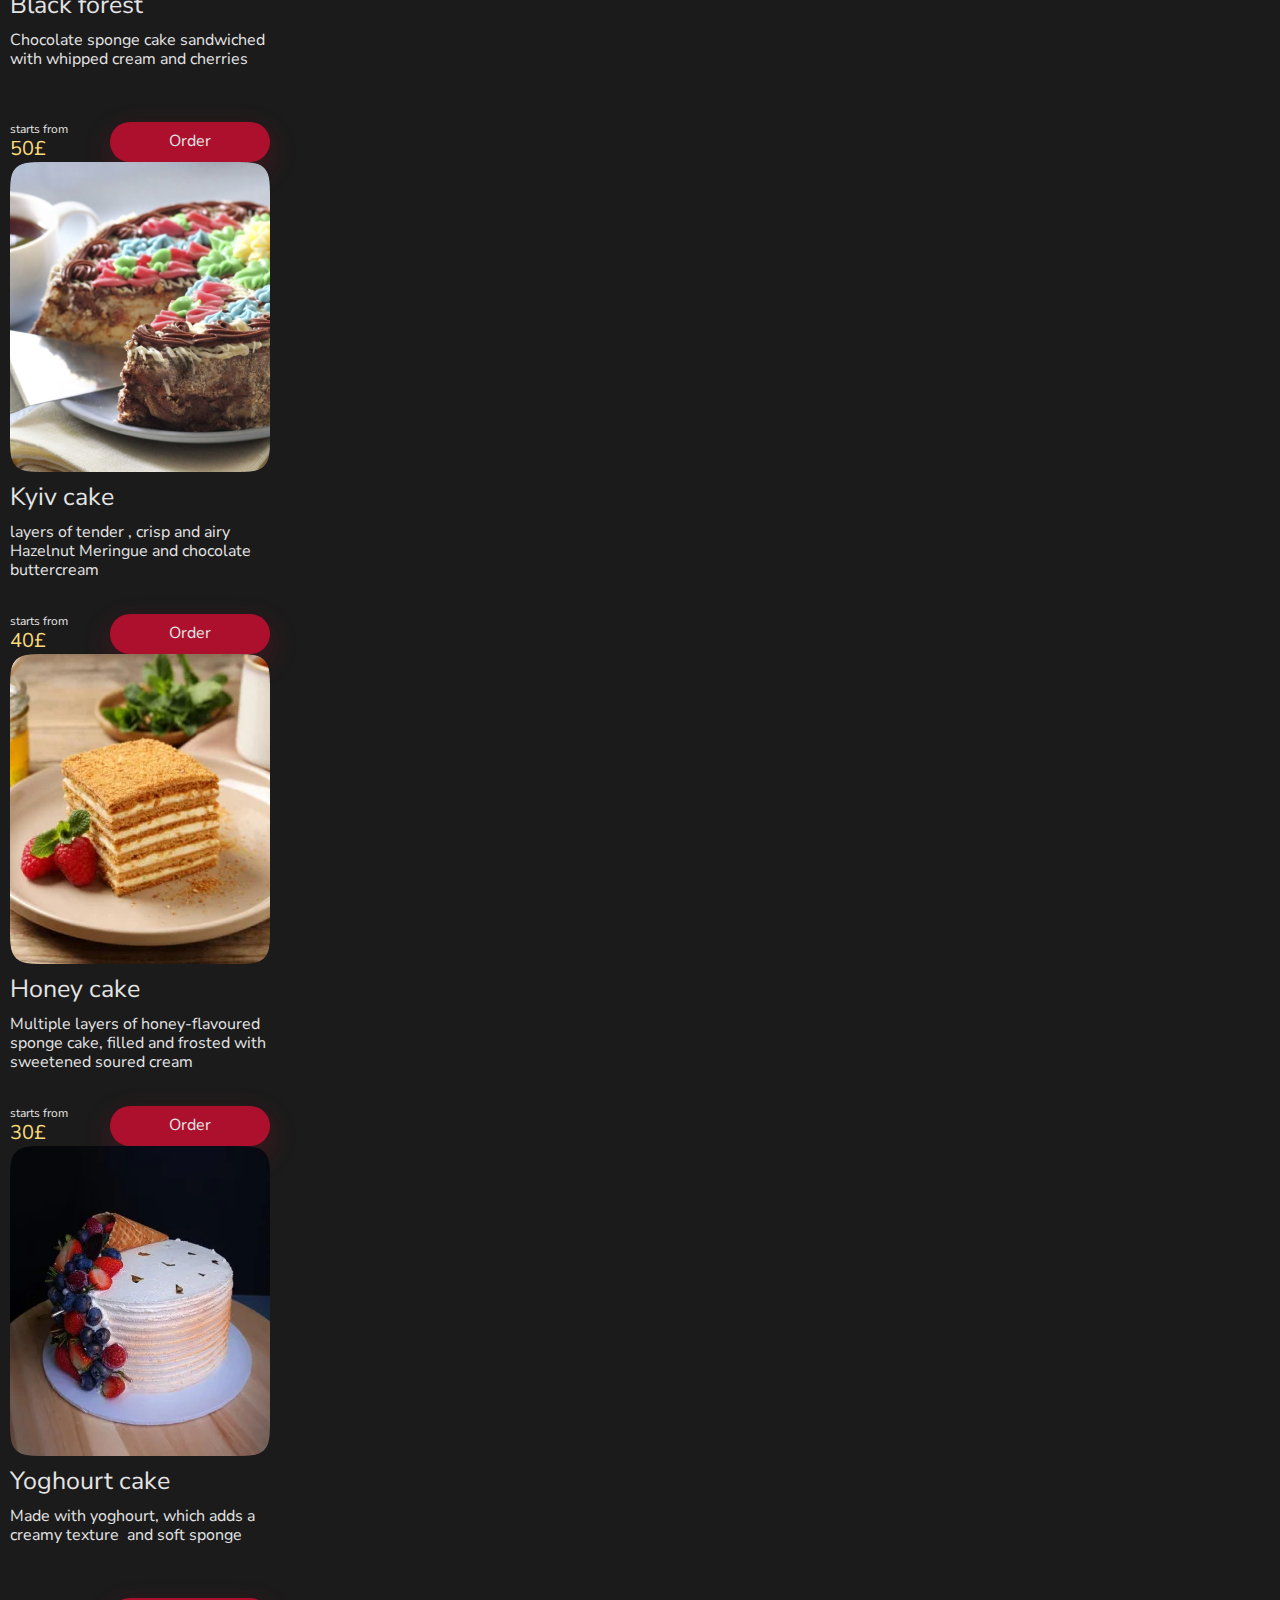
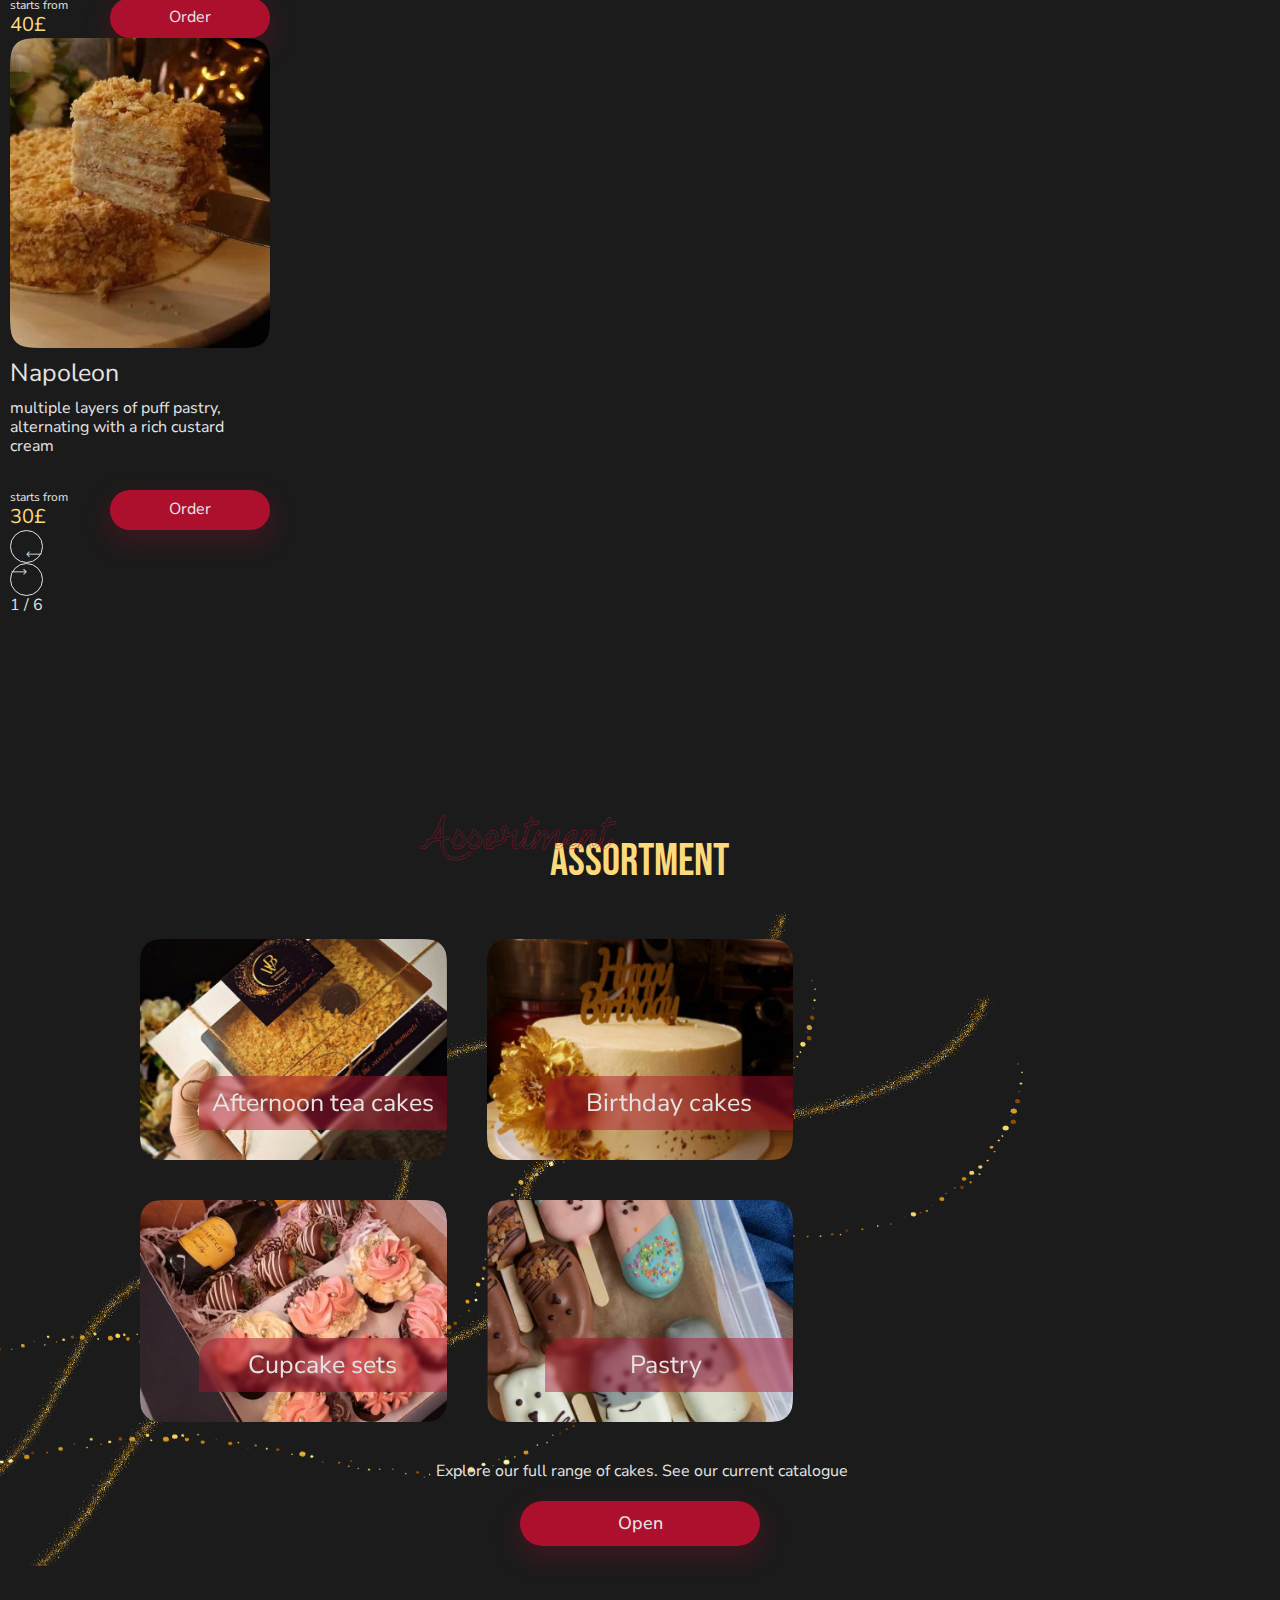
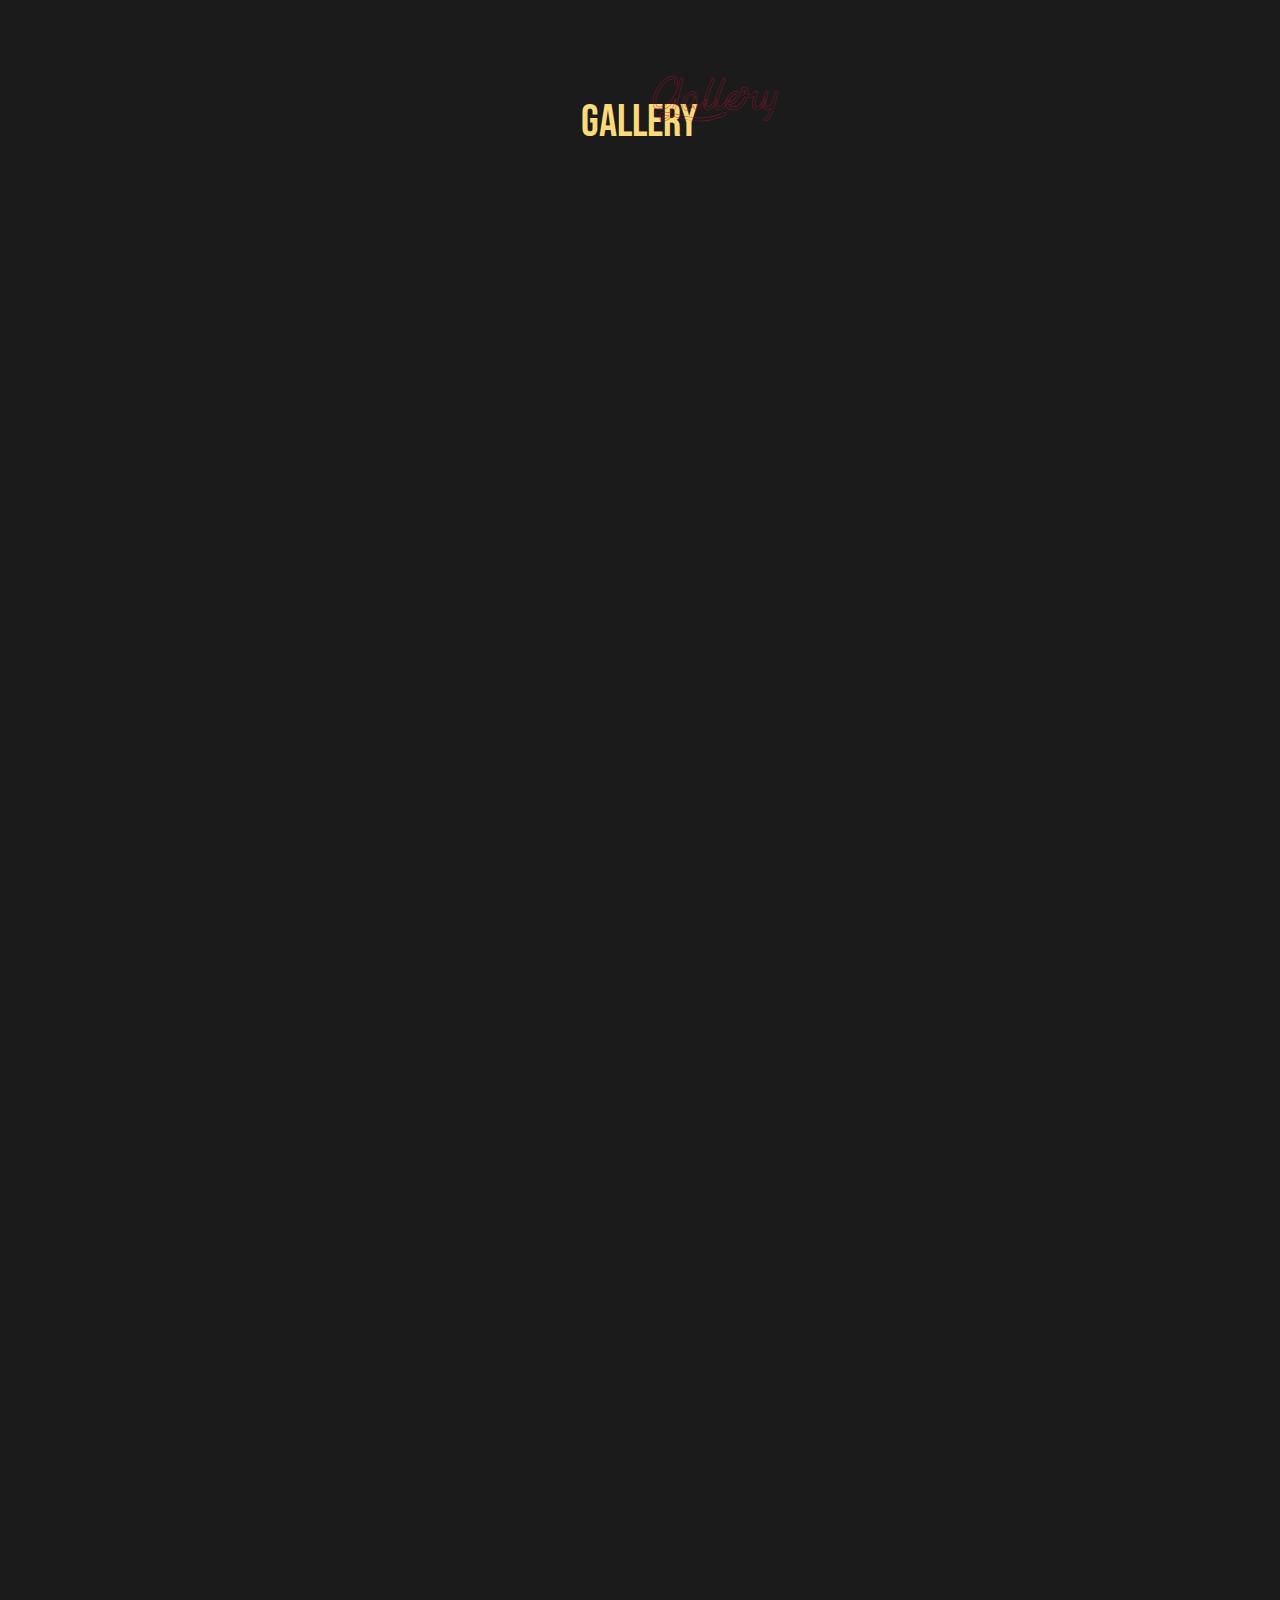
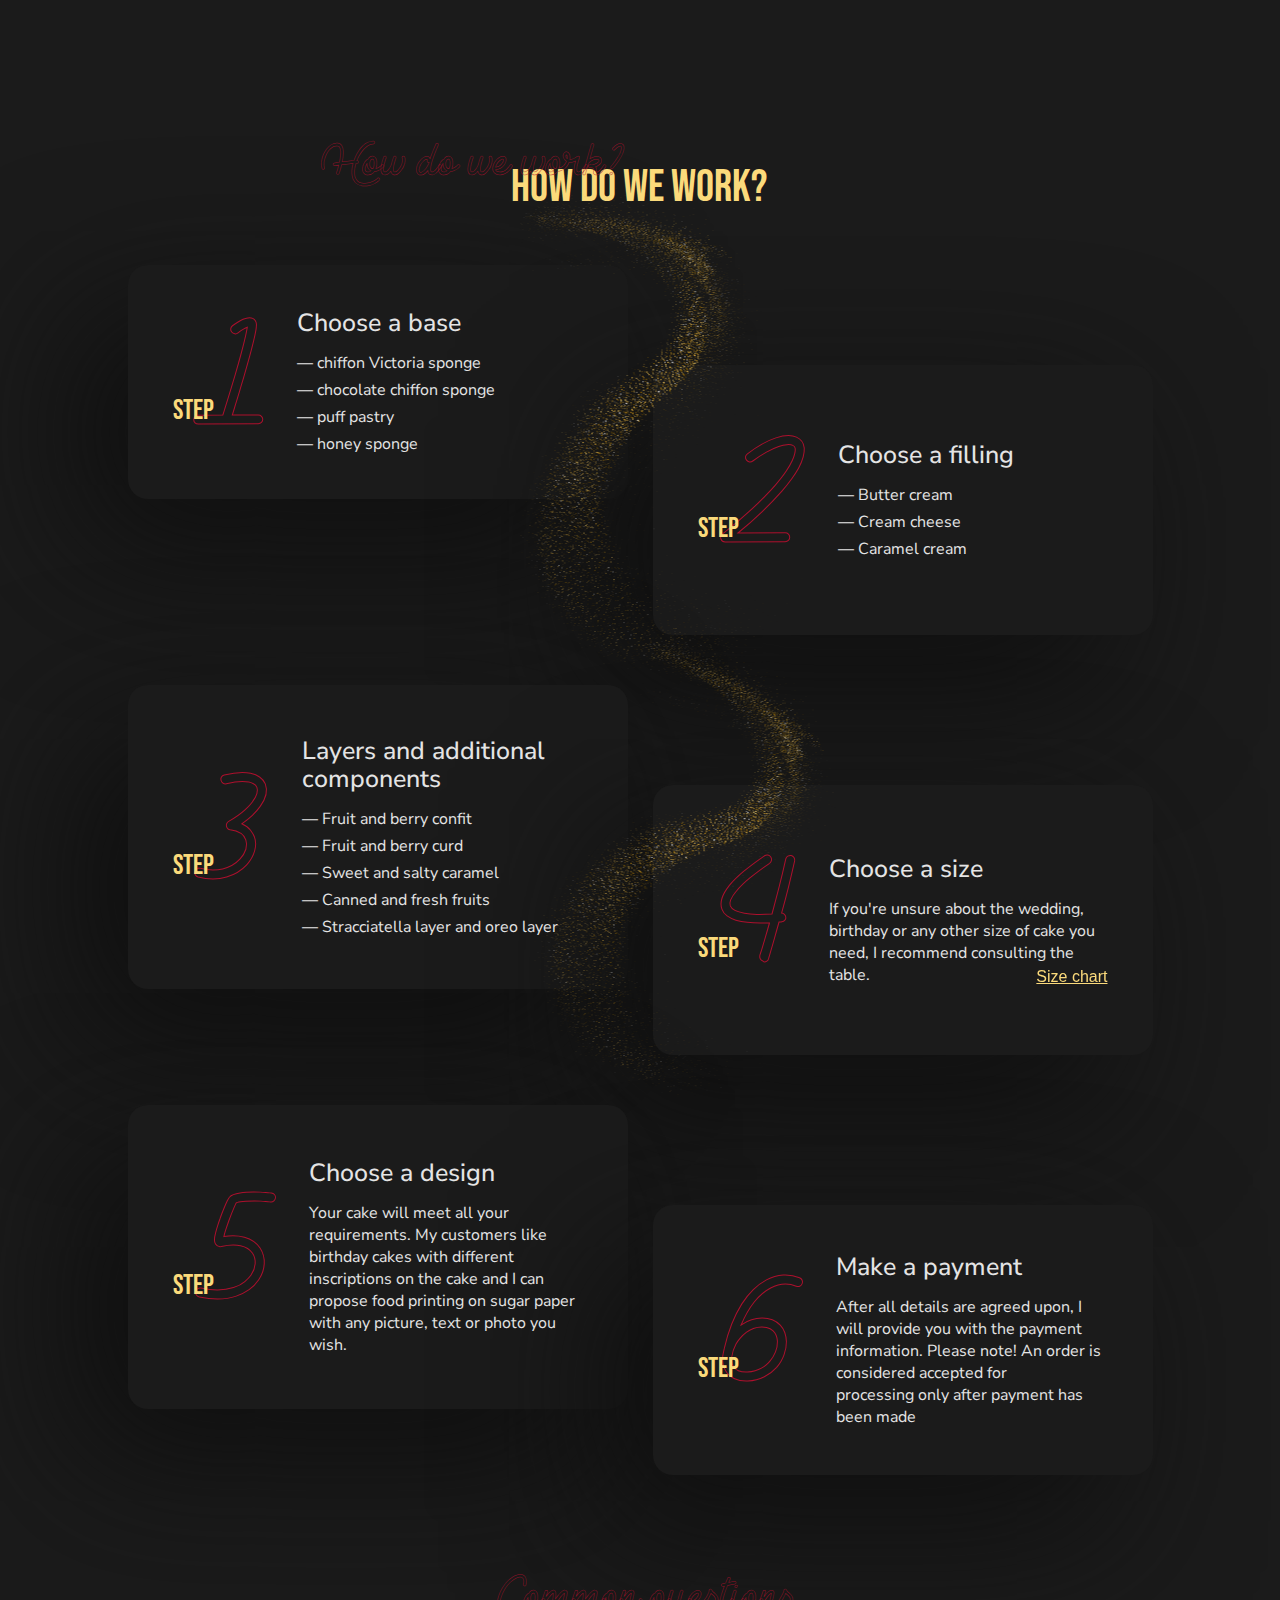
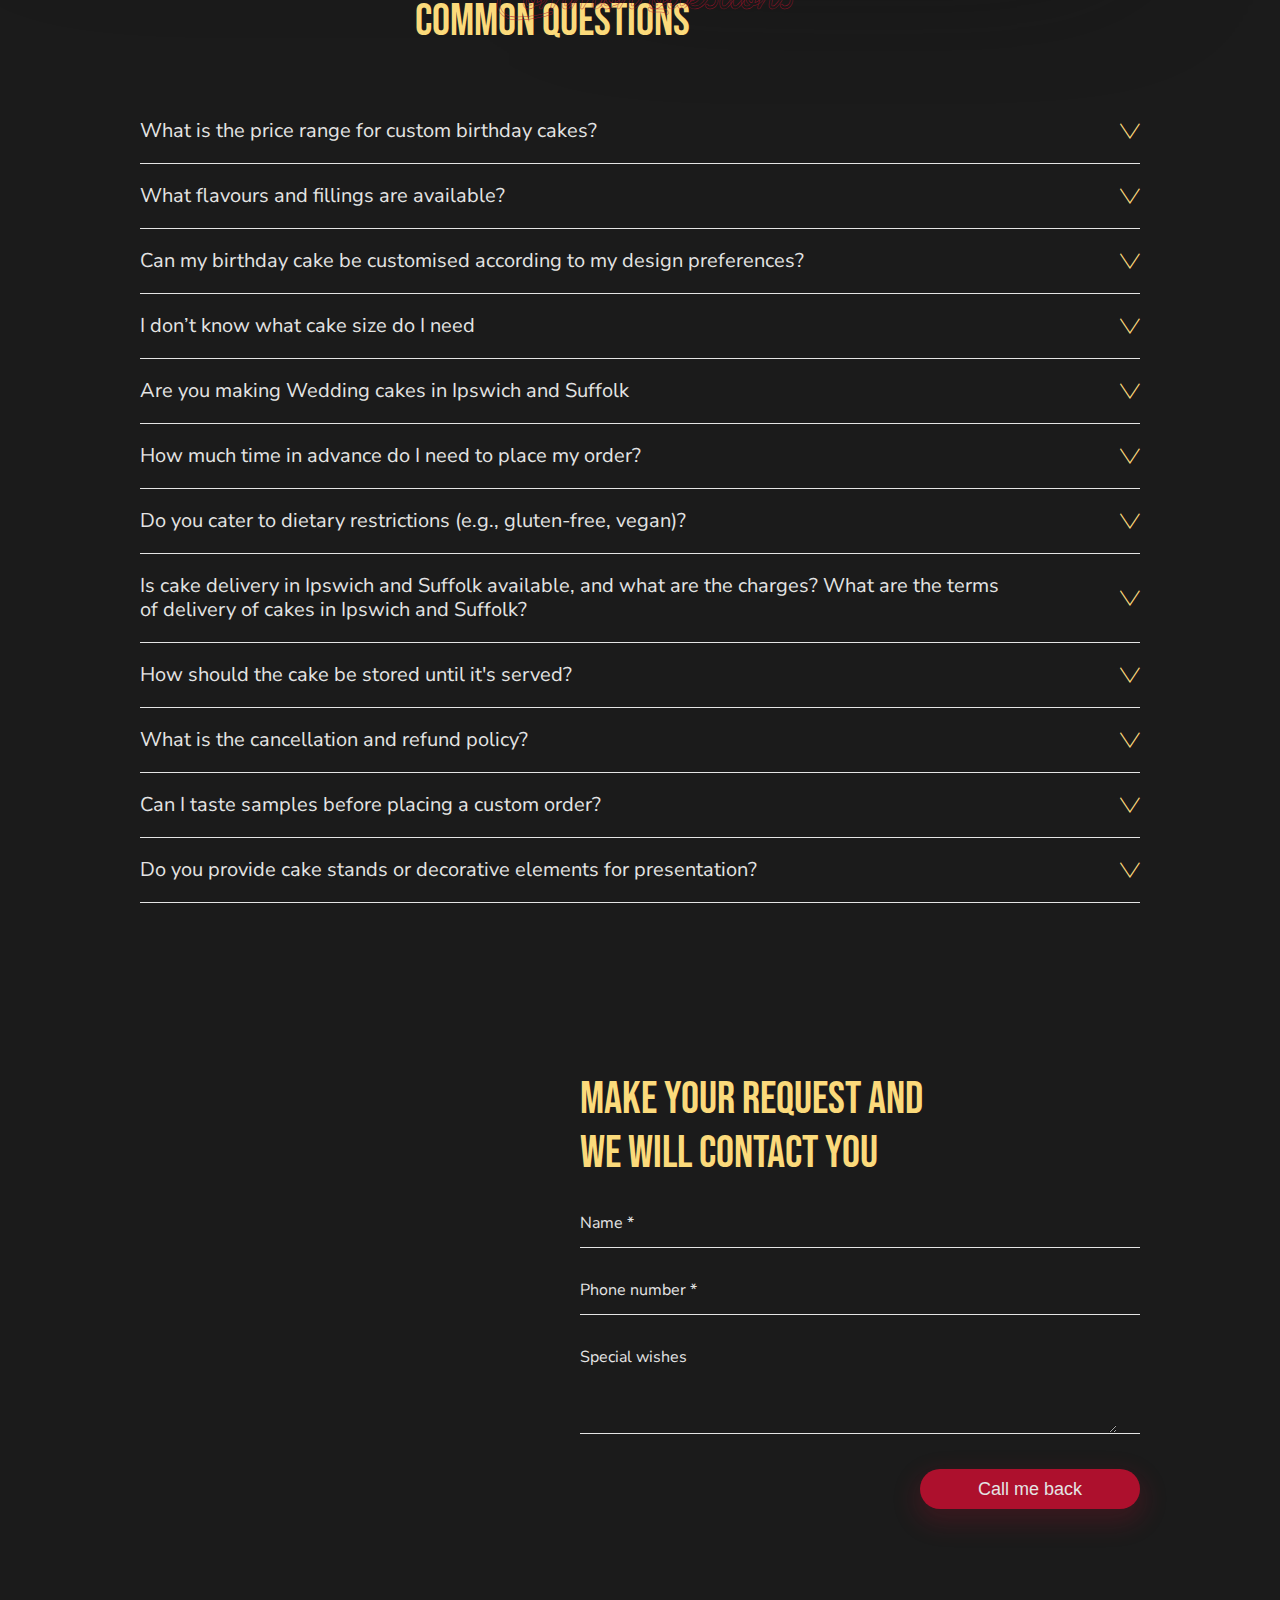
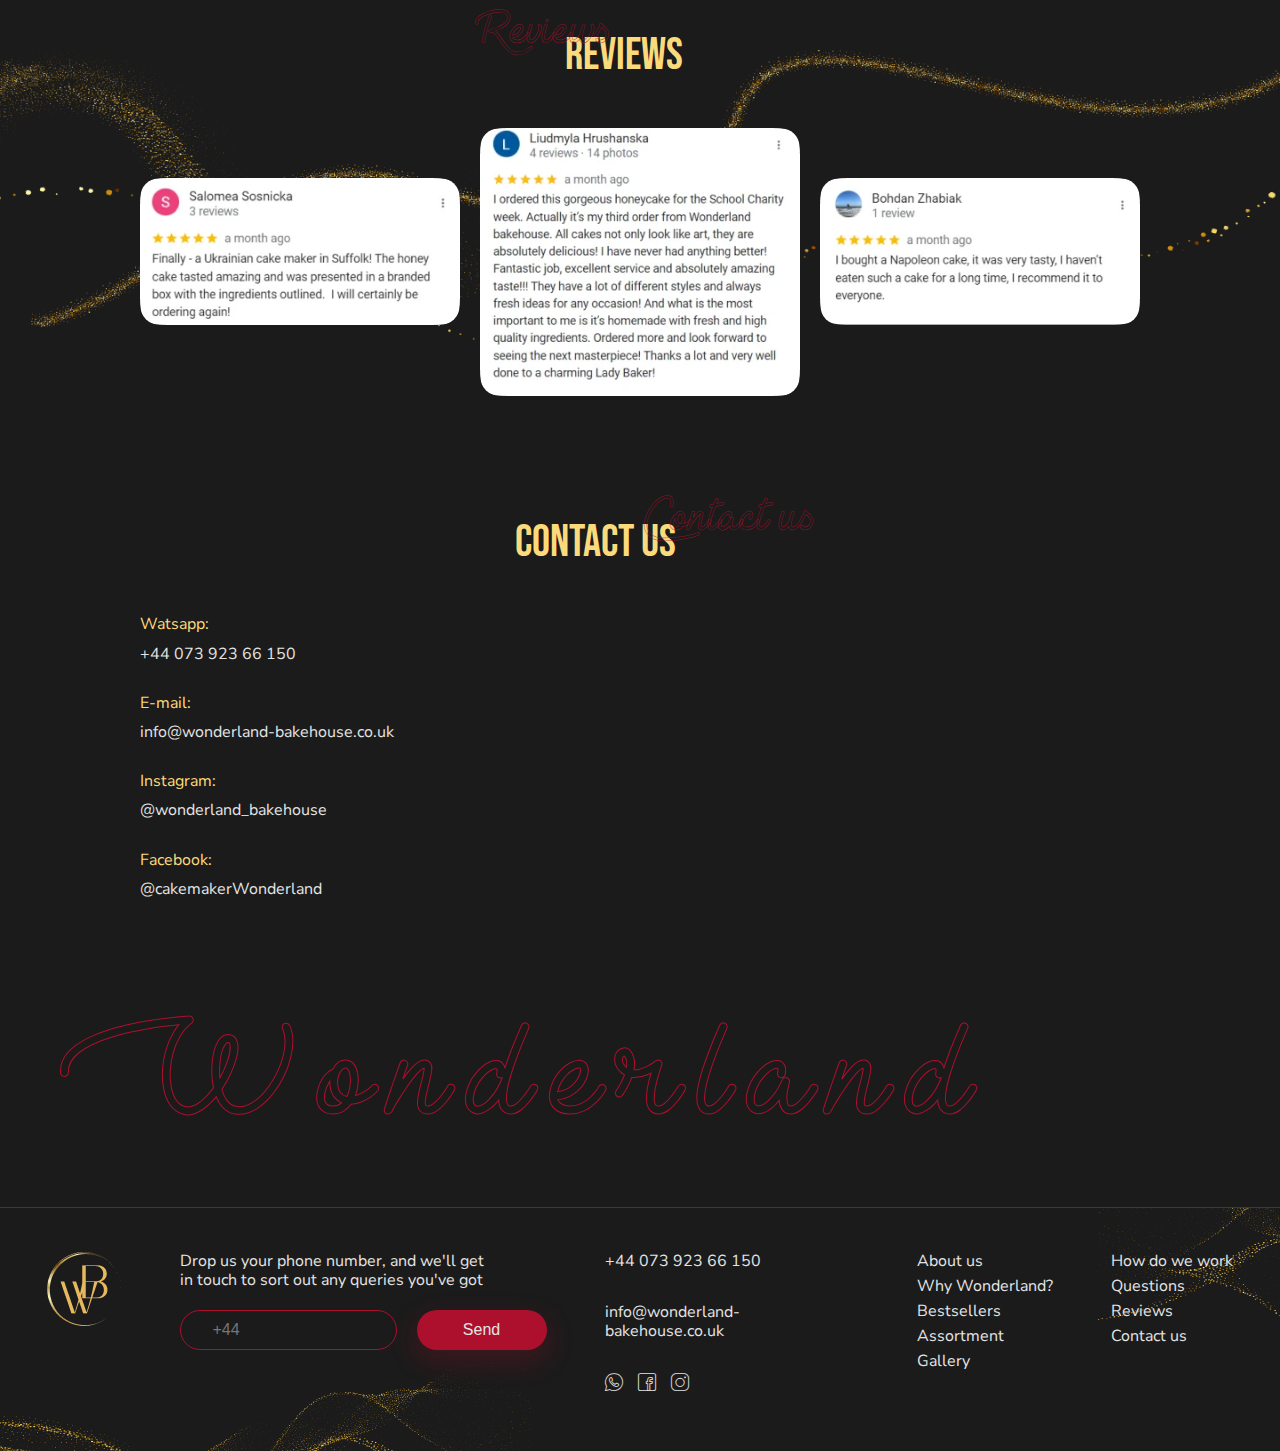
==== commit da8fd844: "Add files via upload" ====
--- a/index.html
+++ b/index.html
@@ -830,7 +830,7 @@
 	</div>
 
 
-    <link rel="stylesheet" href="css/swiper-bundle.min.css">
+   
 
     
     
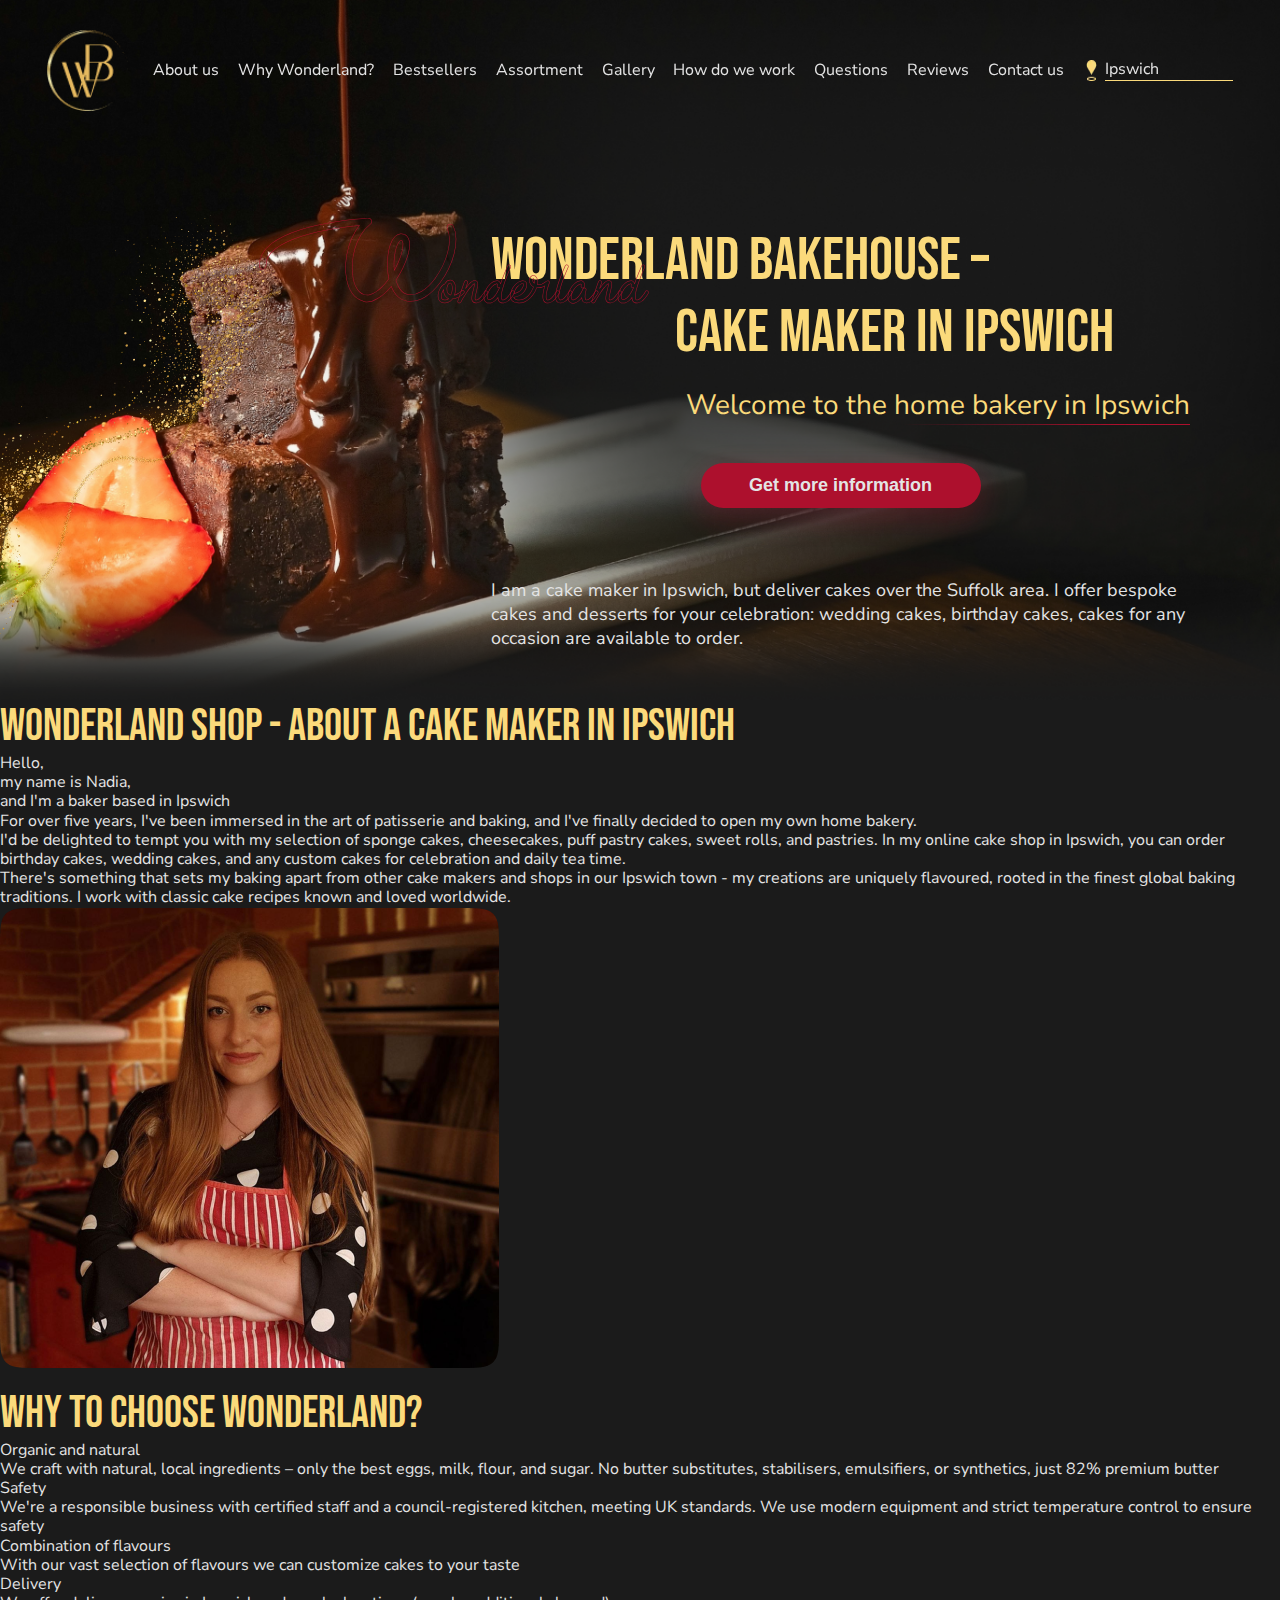
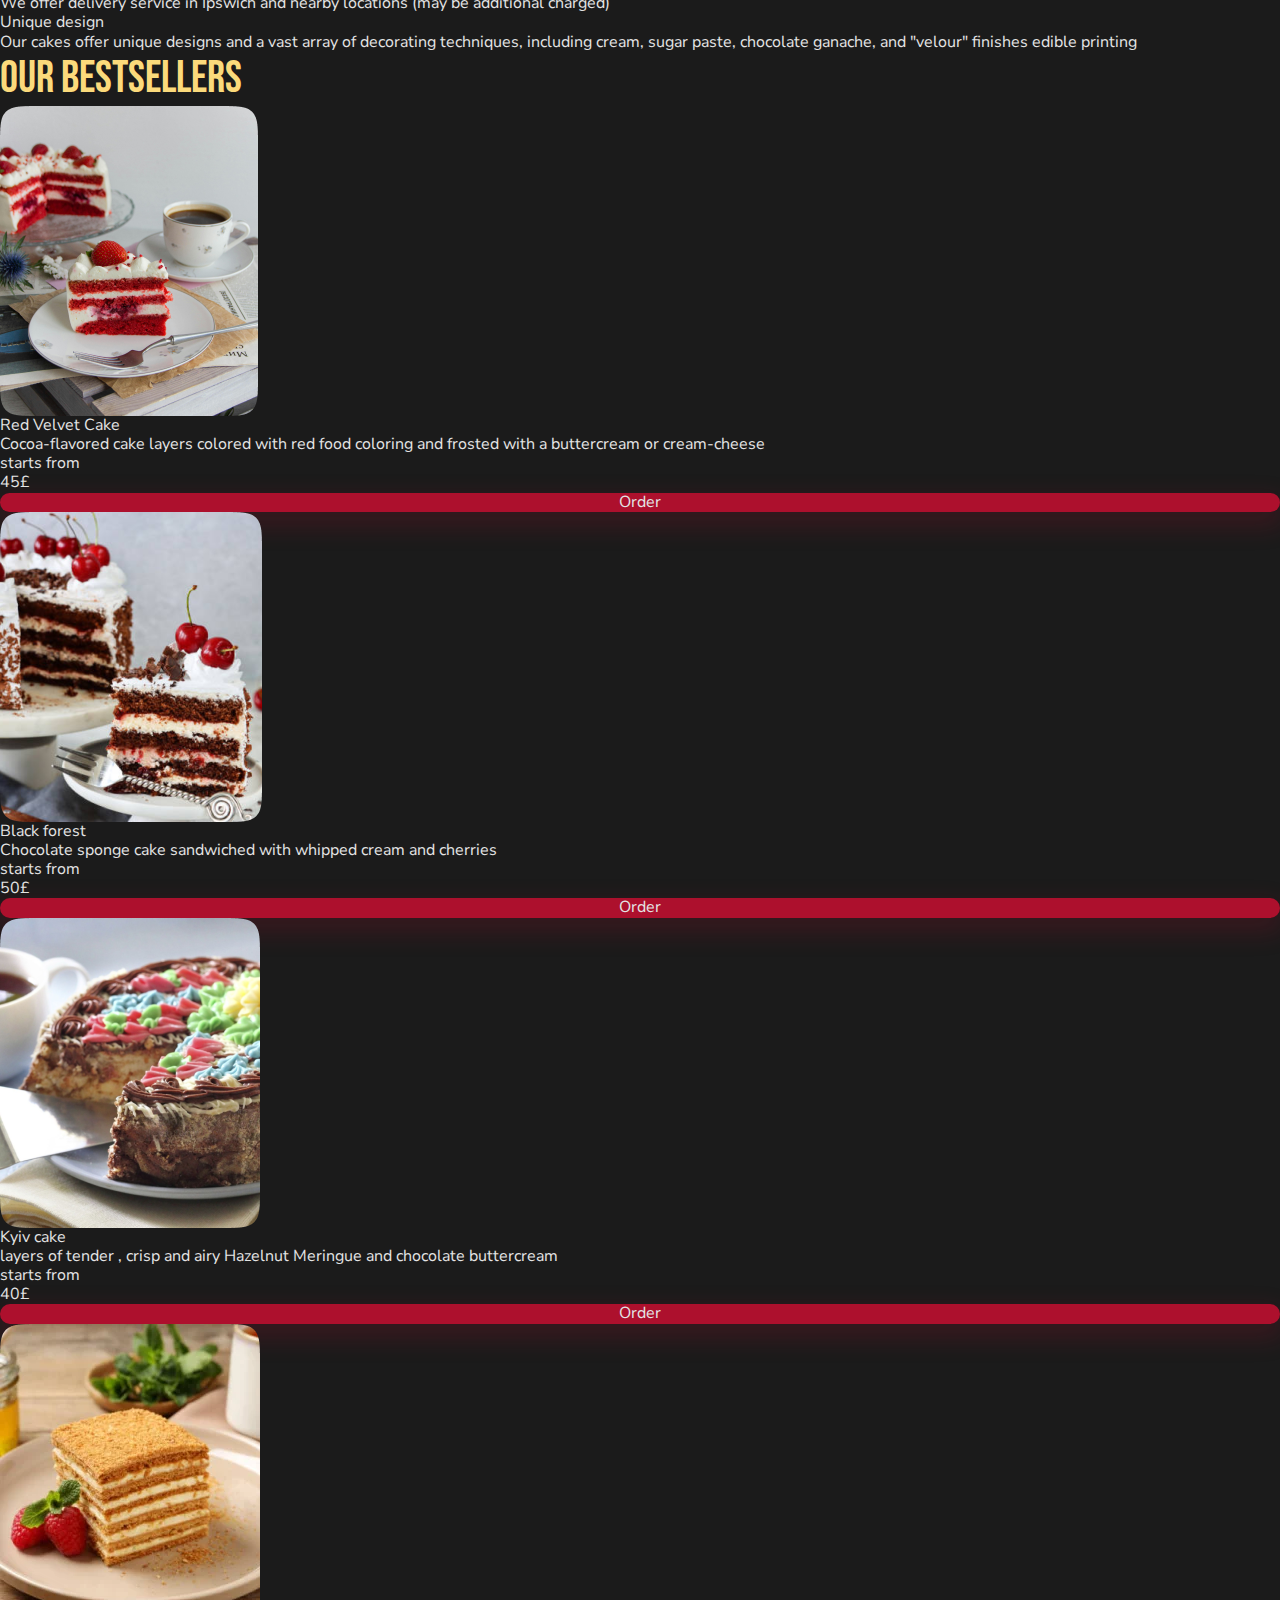
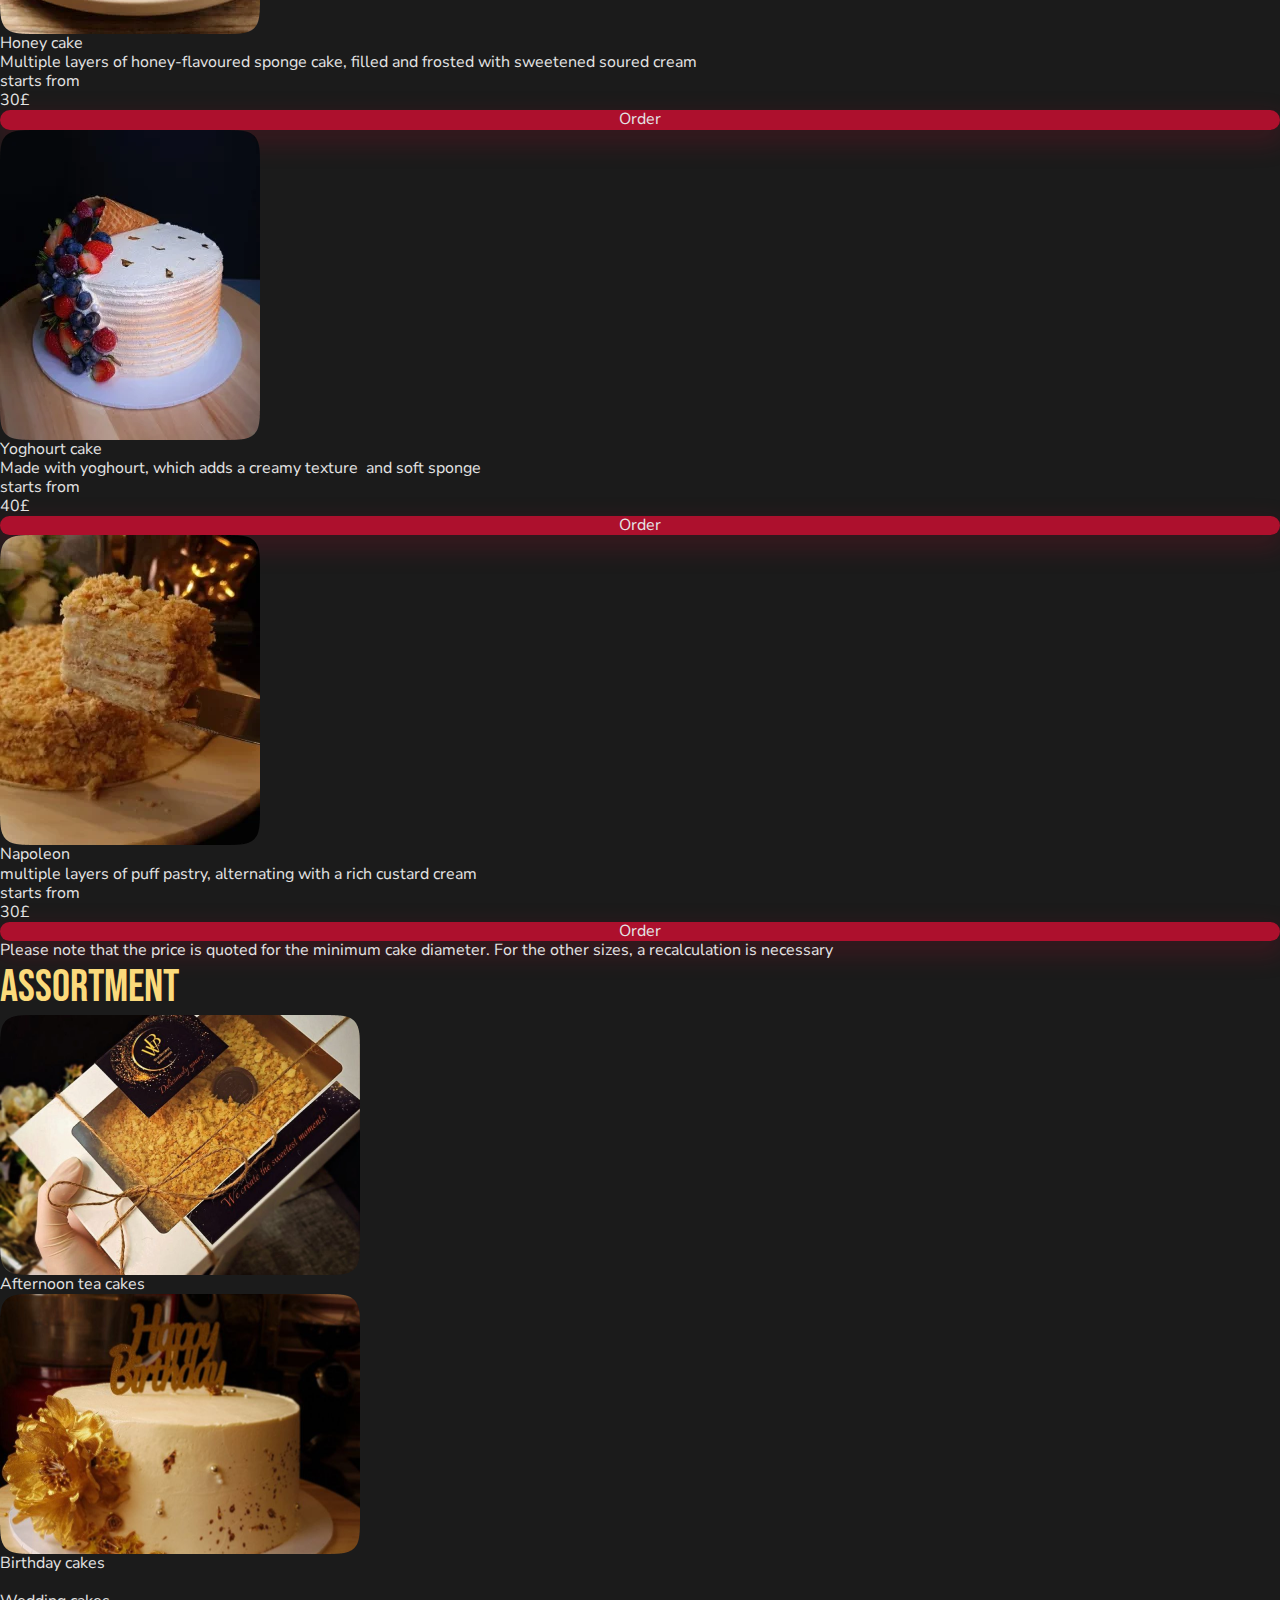
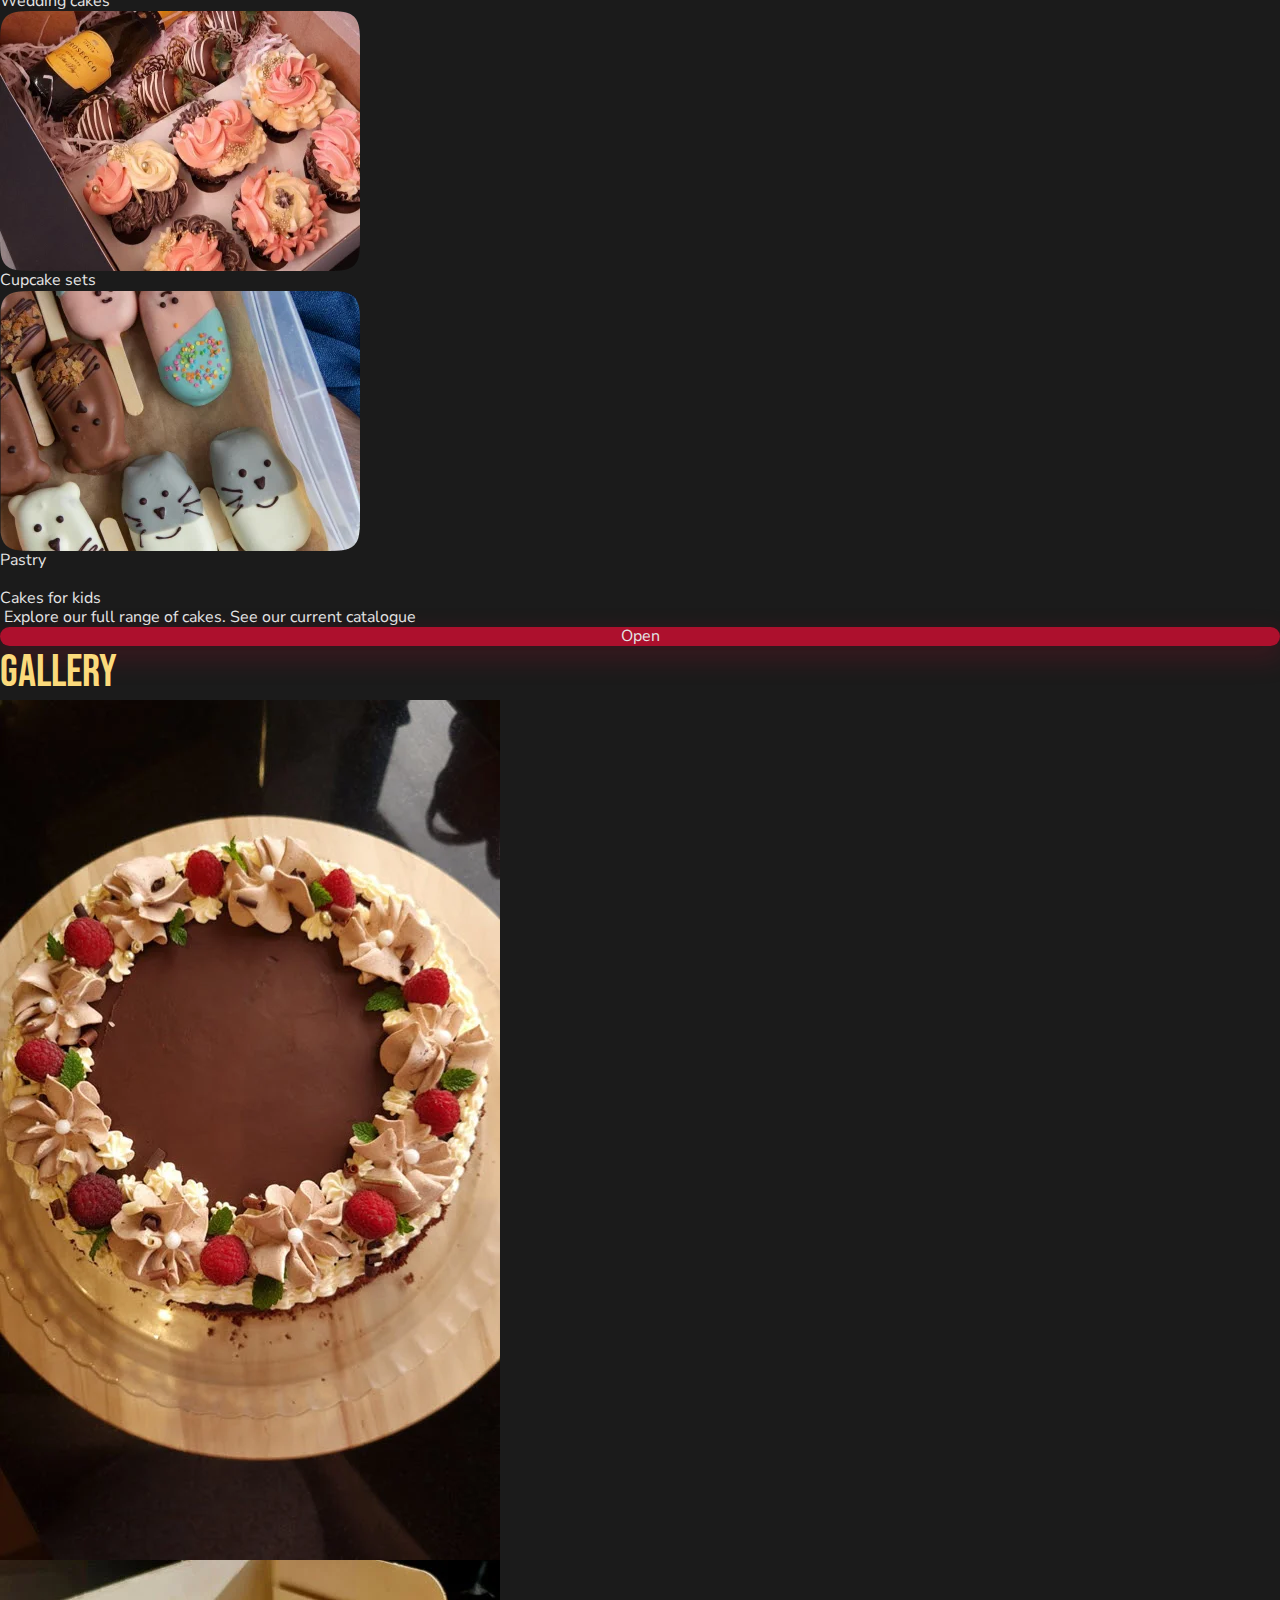
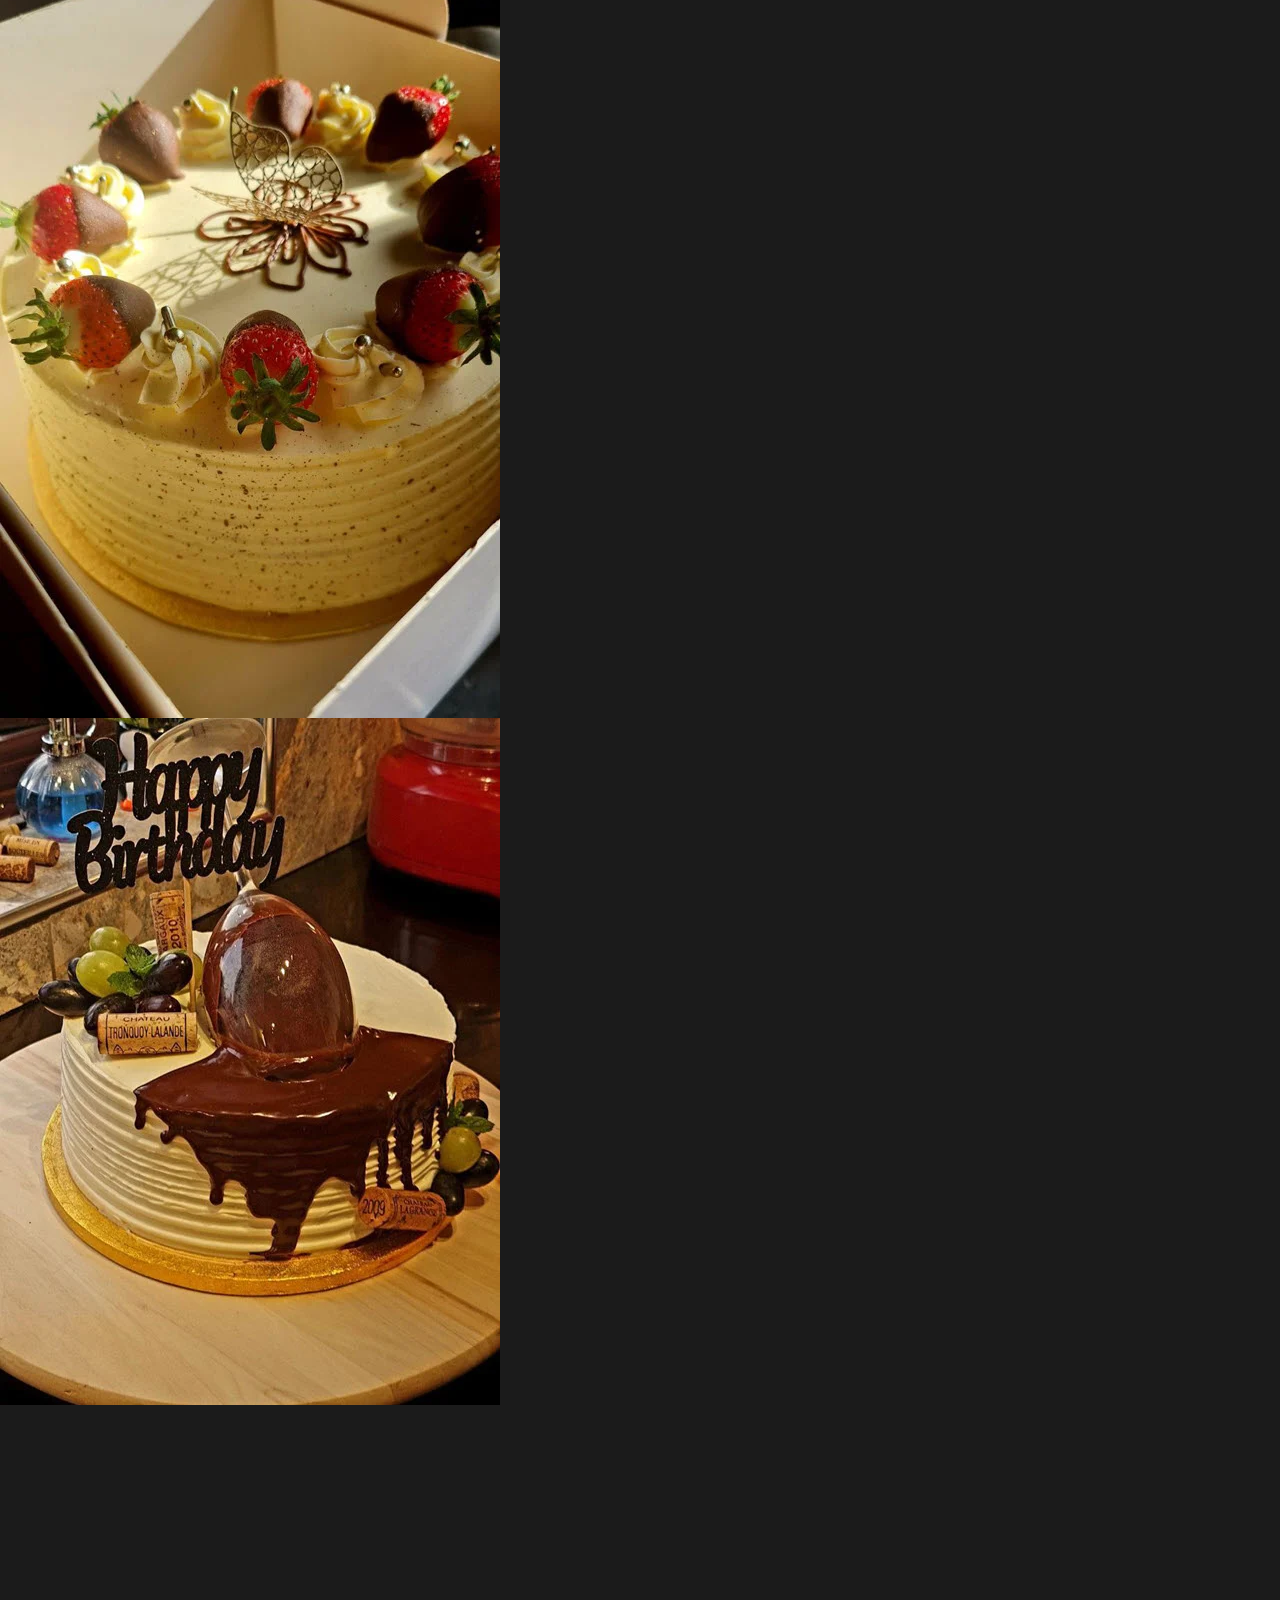
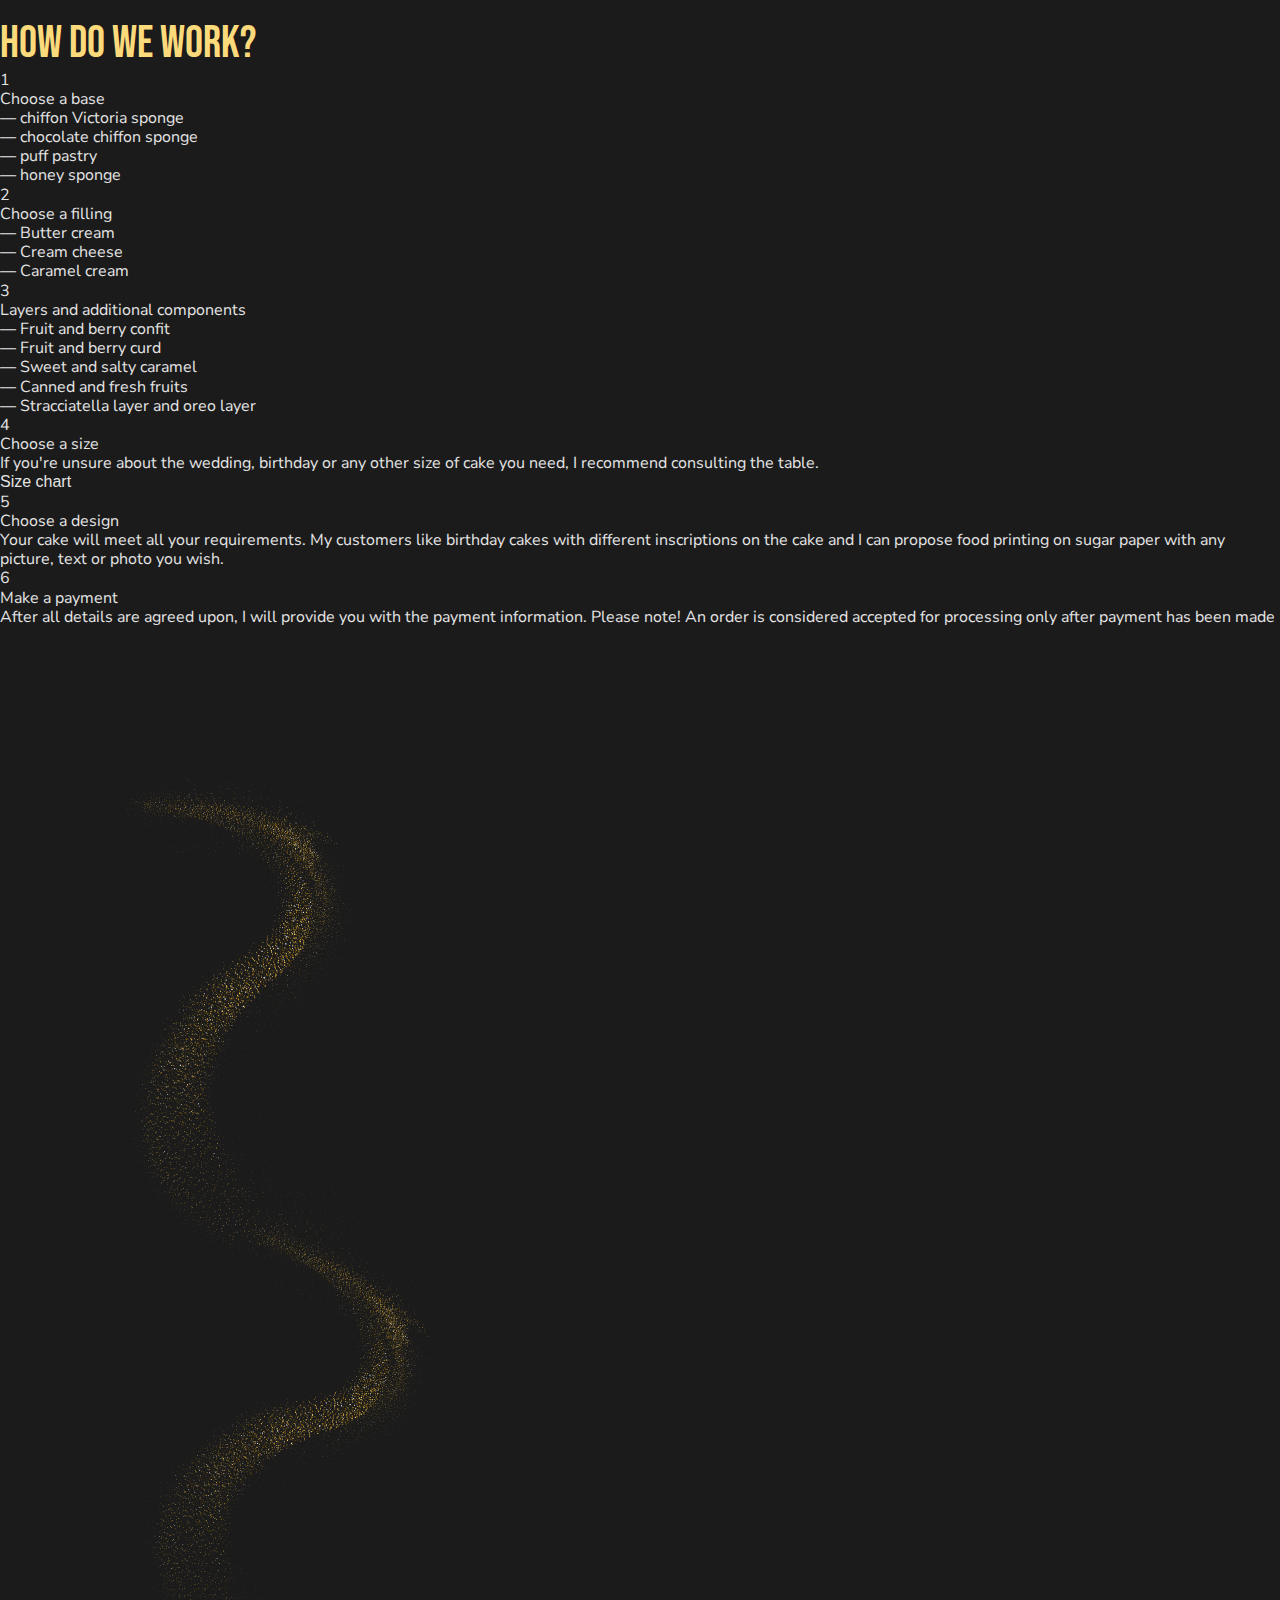
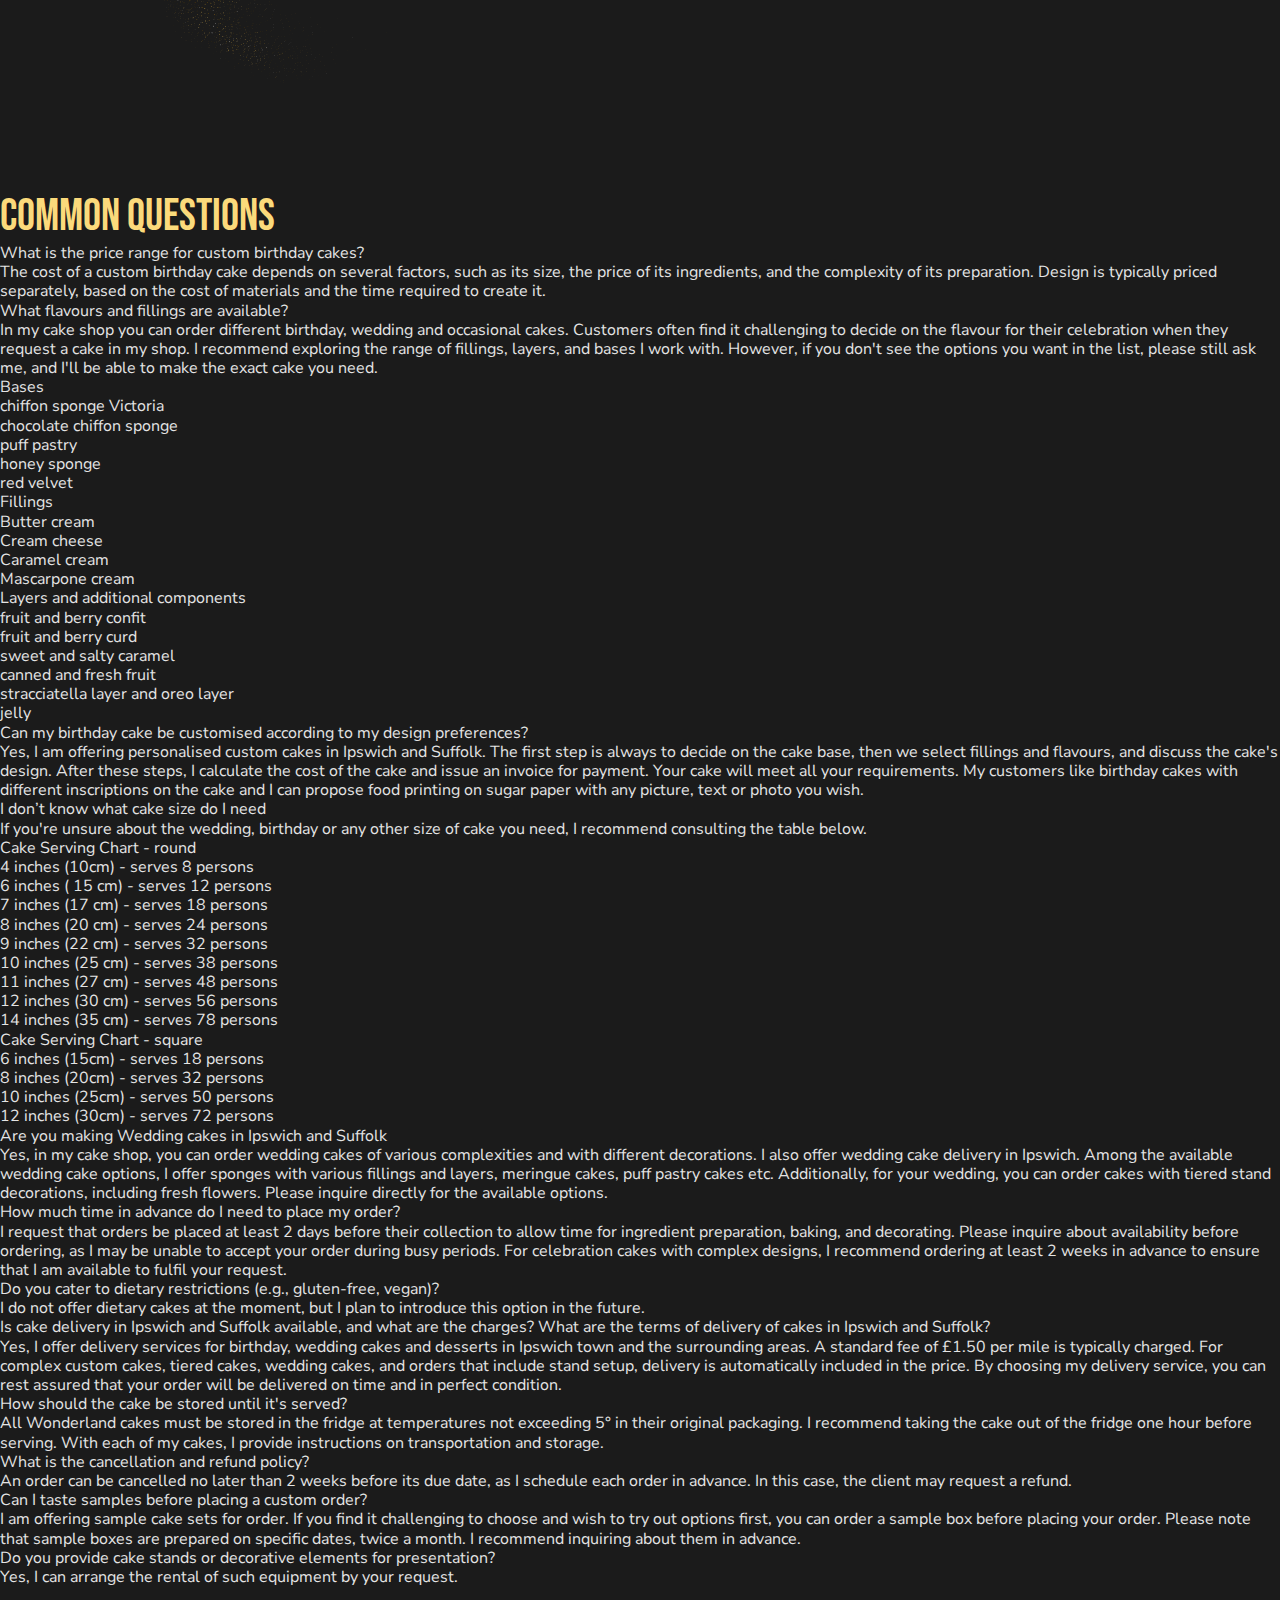
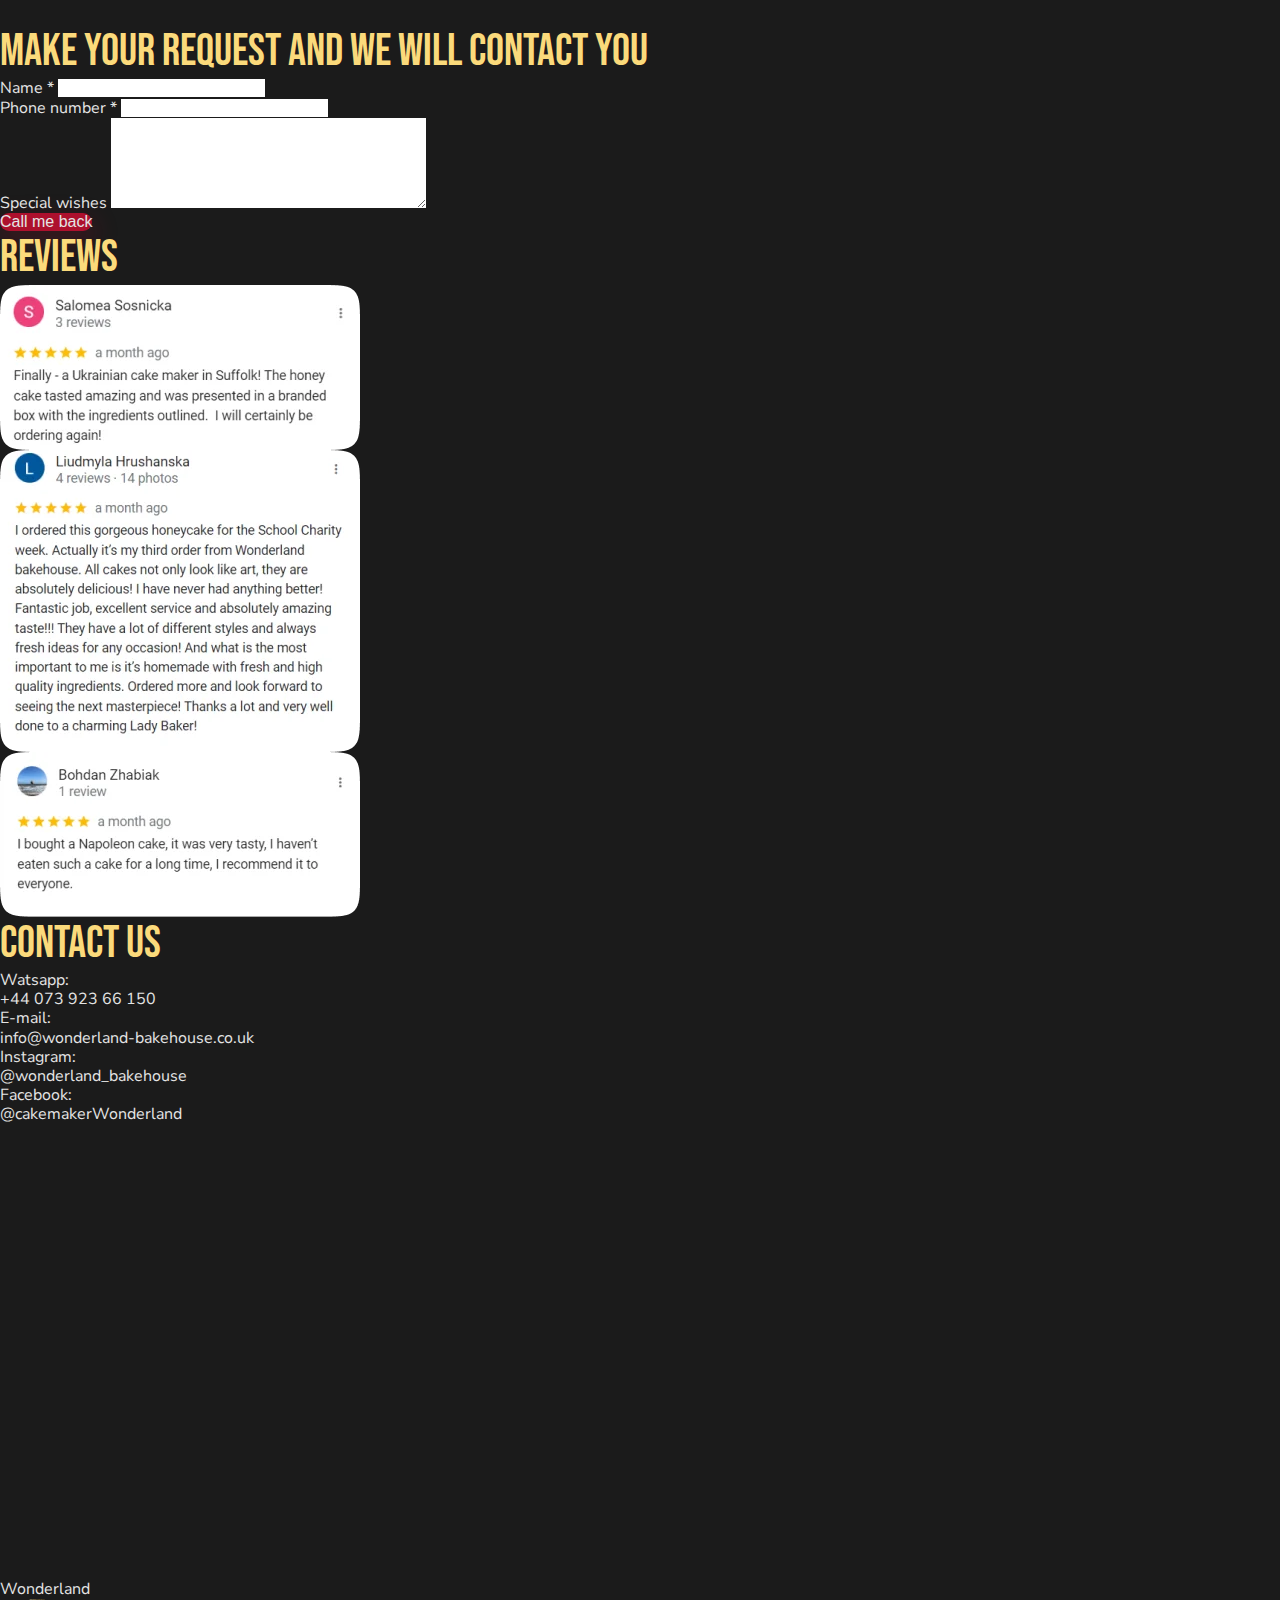
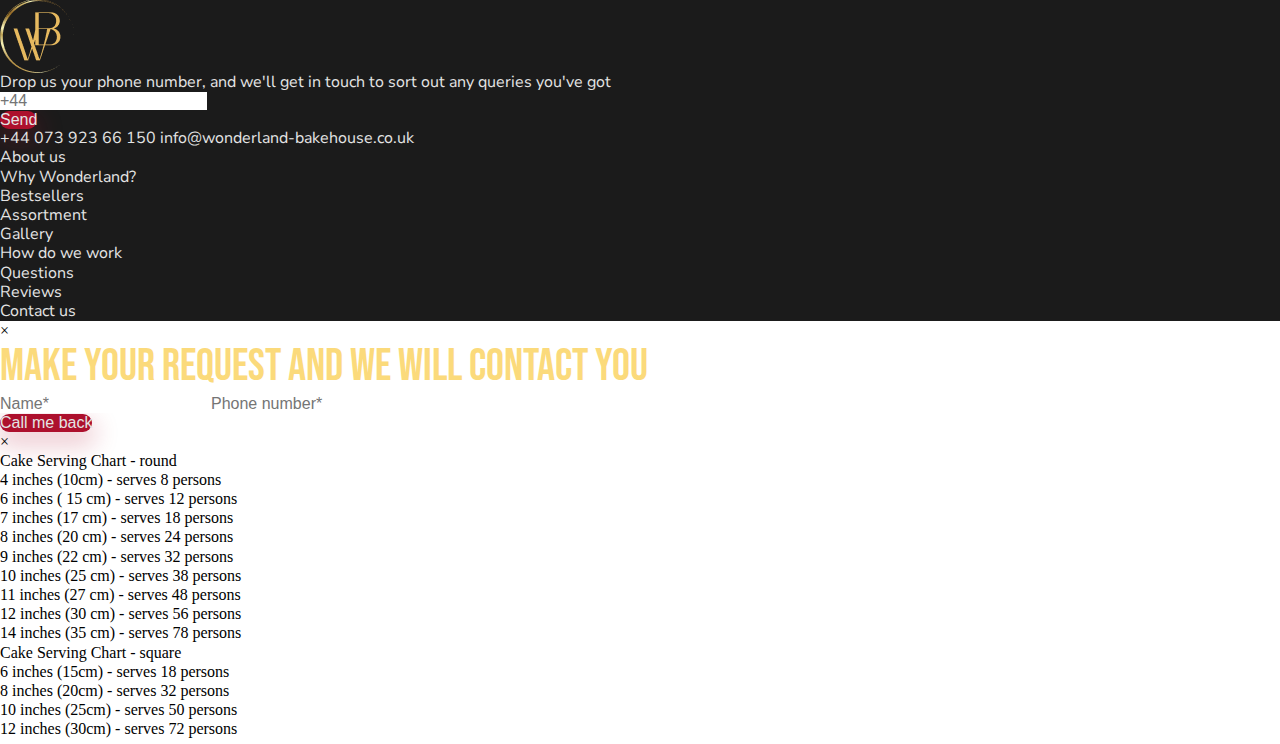
==== commit f0d2e9b5: "Add files via upload" ====
--- a/index.html
+++ b/index.html
@@ -6,9 +6,7 @@
     <link rel="shortcut icon" href="img/logo.png">
  <!----   <link rel="stylesheet" href="css/swiper-bundle.min.css"> -->
     <link rel="stylesheet" href="css/critical.css">
-    <script src="js/swiper-bundle.min.js" defer></script>
-    
-    <script src="js/script.js" defer></script>
+   
     <title>Wonderland</title>
 	<meta name="description" content="bespoke cakes and desserts for your celebration: wedding cakes, birthday cakes, cakes for any occasion are available to order">	
 	<meta name="keywords" content="Wonderland bakehouse cake maker in Ipswich" />
@@ -830,9 +828,9 @@
 	</div>
 
 
-   
-
+    <script src="js/swiper-bundle.min.js" defer></script>
     
+    <script src="js/script.js"></script>
     
 </body>
 </html>--- a/css/critical.css
+++ b/css/critical.css
@@ -1 +1 @@
-@import"https://fonts.googleapis.com/css?family=Nunito+Sans:200,300,regular,500,600,700,800,900&display=swap";@import"https://fonts.googleapis.com/css?family=Bebas+Neue:regular&display=swap";@font-face{font-family:"Lie to Me";src:url("../fonts/Lie-to-Me-TTF.woff") format("woff");font-weight:400}*{padding:0px;margin:0px;border:0px}*,*:before,*:after{-webkit-box-sizing:border-box;box-sizing:border-box}html,body{height:100%;min-width:320px}html{scroll-behavior:smooth}body{-ms-text-size-adjust:100%;-moz-text-size-adjust:100%;-webkit-text-size-adjust:100%;-webkit-font-smoothing:antialiased;-moz-osx-font-smoothing:grayscale;font-size:16px;line-height:1.2}input,button,textarea{font-size:inherit;font-size:inherit}input,textarea{color:rgba(228,228,228,.6862745098);outline:none}button{cursor:pointer;color:inherit;background-color:inherit}a{color:inherit}a:link,a:visited{text-decoration:none}a:hover{text-decoration:none}ul li{list-style:none}img{vertical-align:top}h1,h2,h3,h4,h5,h6{font-weight:inherit;font-size:inherit}*,*::after,*::before{-webkit-box-sizing:inherit;box-sizing:inherit;margin:0;padding:0}a{text-decoration:none;color:inherit}ul{list-style:none}.btn{background-color:#ad102d;border-radius:50px;color:#e4e4e4;display:flex;align-items:center;justify-content:center;box-shadow:0px 10px 25px 5px rgba(173,16,45,.2);-webkit-box-shadow:0px 10px 25px 5px rgba(173,16,45,.2);-moz-box-shadow:0px 10px 25px 5px rgba(173,16,45,.2)}.btn:hover{box-shadow:0px 10px 25px 5px rgba(173,16,45,.3);-webkit-box-shadow:0px 10px 25px 5px rgba(173,16,45,.3);-moz-box-shadow:0px 10px 25px 5px rgba(173,16,45,.3)}.title{font-family:"Bebas Neue";color:#fbda7b;font-size:45px}.wrapper{min-height:100%;display:-webkit-box;display:-ms-flexbox;display:flex;-webkit-box-orient:vertical;-webkit-box-direction:normal;-ms-flex-direction:column;flex-direction:column;overflow:hidden;font-family:"Nunito Sans";font-weight:400;background-color:#1b1b1b;color:#e4e4e4}.wrapper>main{-webkit-box-flex:1;-ms-flex:1 1 auto;flex:1 1 auto}.wrapper>*{min-width:0}.header{align-items:center;left:0;position:fixed;right:0;top:0;z-index:5}.header__box{max-width:1440px;margin:0 auto}.header__content{max-width:1186px;height:inherit;margin:0 auto;padding:30px 10px;display:flex;align-items:center;justify-content:space-between}.header__logo{max-width:81px;width:100%;margin-right:25px}.header__logo img{width:100%}.header__btn img{width:100%}.header__place{display:flex;cursor:pointer}.header__contacts{display:flex}.header__list{max-width:1100px;width:100%}.header__place-list{line-height:20px;display:none;position:absolute;padding-top:20px;background-color:#1e1e1e}.header__place-list li{transition:color ease-in-out .2s}.header__place-list li:hover{color:#fbda7b}.header__place-text{width:128px;margin-left:5px;border-bottom:1px solid #fbda7b}.header-social{display:none}.header-arrow{font-size:12px;transition:color ease-in-out .2s}.header-arrow:hover{color:#fbda7b}.active-place{display:block;width:180px;padding:20px;line-height:1.8;border-radius:20px;margin-top:10px;box-shadow:-50px 50px 150px 0px #0f0f0f;-webkit-box-shadow:-50px 50px 150px 0px #0f0f0f;-moz-box-shadow:-50px 50px 150px 0px #0f0f0f}.sticky{background-color:#161616;height:100px;-webkit-box-shadow:0px 15px 20px 10px #161616;-moz-box-shadow:0px 15px 20px 10px #161616;box-shadow:0px 15px 20px 10px #161616}.menu{height:inherit}.menu__list{display:flex;height:inherit;align-items:center;justify-content:space-between}.menu__item{transition:all ease .3s}.menu__item:hover a{color:#fbda7b}.bg__container{position:relative;z-index:2}.bg__back{position:absolute;left:-50px;top:-50px;z-index:1}.bg__img img{width:100%}.bg__content{color:#fbda7b;position:relative;z-index:3}.bg__content h1{max-width:699px;font-size:60px;font-family:"Bebas Neue";text-align:end}.main-span::after{content:"onderland";font-family:"Lie to Me";font-size:55px;color:#ad102d;position:absolute;top:30px;left:-20%;-webkit-text-fill-color:rgba(0,0,0,0);-webkit-text-stroke:.5px}.bg__title{margin-right:76px}.main-span::before{content:"W";font-family:"Lie to Me";font-size:110px;color:#ad102d;position:absolute;top:-20px;left:-90%;-webkit-text-fill-color:rgba(0,0,0,0);-webkit-text-stroke:.5px}.bg__title span{position:relative}.bg__title-line{display:block;text-align:start}.bg__subtitle{margin-top:20px;font-size:28px;text-align:end;position:relative}.bg__subtitle::after{content:"";background-image:url("../img/Line.webp");position:absolute;bottom:-2px;right:0;width:289px;height:1px;background-repeat:no-repeat}.bg__box{max-width:1500px;width:100%;height:inherit;margin:0 auto;display:flex;justify-content:space-between;position:absolute;bottom:20%;left:50%;transform:translate(-50%, 0);z-index:2}.main-span{text-align:left}.bg__btn{max-width:260px;width:100%;height:45px;margin:40px auto 0;padding:0 10px;font-size:18px;font-weight:600}.bg__text{max-width:699px;margin-top:132px;color:#e4e4e4;font-size:18px;line-height:24px}.bg__social{height:100%;font-size:23px;position:relative;z-index:3}.bg__social a{display:block}.bg__social a+a{margin-top:20px}.bg__social a:hover{color:#fbda7b}@media(max-width: 1150px){.bg__title{margin-right:0}.bg__box{padding:0 40px;max-width:1000px}.bg__back{left:-50px}}@media(max-width: 1050px){.menu{position:relative}.header{text-align:start}.header__box{padding:0 15px}.header__content{position:relative}.header__contacts{position:absolute;right:52px;opacity:1}.header-burger{display:-webkit-box;display:-ms-flexbox;display:flex;position:absolute;right:0;top:50px}.header__nav li{display:block}.header__nav-item{margin-left:20px}.header__nav .menu ul{padding-top:30px}.header__place{position:absolute;top:30px;display:flex !important}.menu-btn{width:30px;height:30px;position:relative;z-index:10;overflow:hidden;left:0}.menu-btn span{width:30px;height:2px;position:absolute;top:50%;left:50%;-webkit-transform:translate(-50%, -50%);-ms-transform:translate(-50%, -50%);transform:translate(-50%, -50%);background-color:#fbda7b;-webkit-transition:all .5s;-o-transition:all .5s;transition:all .5s;color:#fff}.menu-btn span:nth-of-type(2){top:calc(50% - 5px)}.menu-btn span:nth-of-type(3){top:calc(50% + 5px)}.menu{position:fixed;padding-top:20px;margin-right:20px;top:100px;right:0;width:100%;height:100%;background-color:#1e1e1e;-webkit-transform:translateX(120%);-ms-transform:translateX(120%);transform:translateX(120%);-webkit-transition:-webkit-transform .5s;transition:-webkit-transform .5s;-o-transition:transform .5s;transition:transform .5s;transition:transform .5s,-webkit-transform .5s;opacity:1;border-radius:20px}.menu.active{width:313px;height:520px;-webkit-transform:translateX(0%);-ms-transform:translateX(0%);transform:translateX(0%);z-index:5;opacity:1;background-color:#1b1b1b}.menu li{list-style-type:none;padding:5px 0 5px 30px}.menu-btn.active span:nth-of-type(1){display:none}.menu-btn.active span:nth-of-type(2){top:50%;background-color:#fbda7b;-webkit-transform:translate(-50%, 0%) rotate(45deg);-ms-transform:translate(-50%, 0%) rotate(45deg);transform:translate(-50%, 0%) rotate(45deg)}.menu-btn.active span:nth-of-type(3){top:50%;background-color:#fbda7b;-webkit-transform:translate(-50%, 0%) rotate(-45deg);-ms-transform:translate(-50%, 0%) rotate(-45deg);transform:translate(-50%, 0%) rotate(-45deg)}.menu-btn.active{margin-top:-15px}.menu__list{margin-top:60px;padding:20px 0;display:block;height:260px;border-top:1px solid #ba001a}.header-social{margin-top:10px;padding-top:15px !important;display:block;border-top:1px solid #ba001a}.header-social-link.footer__contacts-link{margin-bottom:15px}.header__contacts-social{display:flex;gap:20px;margin-top:30px}.header__contacts-social a{font-size:28px}.header__contacts-social a:hover{color:#fbda7b}}@media(max-width: 1050px){.bg__box{max-width:900px}}@media(max-width: 930px){.bg__box{max-width:800px}.main-span::after{content:"onderland";font-family:"Lie to Me";font-size:55px;color:#ad102d;position:absolute;top:-30px;left:120px;-webkit-text-fill-color:rgba(0,0,0,0);-webkit-text-stroke:.5px}.main-span::before{content:"W";font-family:"Lie to Me";font-size:110px;color:#ad102d;position:absolute;top:-70px;left:-27%;-webkit-text-fill-color:rgba(0,0,0,0);-webkit-text-stroke:.5px}}@media(max-width: 860px){.bg__content{max-width:600px}.bg__box{max-width:700px}.header-burger{margin-right:15px}}@media(max-width: 799px){.bg__content h1{font-size:45px}.main-span::after{top:-35px;left:134px}}@media(max-width: 738px){.bg__box{max-width:600px}}@media(max-width: 600px){.bg__content{max-width:400px}.bg__box{max-width:450px;bottom:0}}@media(max-width: 480px){.bg__social{display:none}.bg__text{margin-top:150px}.bg__title span{max-width:350px}.bg__content{margin:0 auto}.main-span::before{font-size:40px;top:-20px;left:0}.main-span::after{font-size:40px;top:-20px;left:75px}.span-span{text-align:end;display:block}.title{font-size:30px}}@media(max-width: 440px){.bg__back{left:260px;top:0;transform:rotate(-45deg)}.bg__btn{position:relative;z-index:15}.bg__img img{width:100%;height:auto}.bg__btn{max-width:240px;margin:40px 0 0;font-size:16px;font-weight:400}.bg__text{margin-top:120px}.header__logo{max-width:65px}}/*# sourceMappingURL=critical.css.map */+@import"https://fonts.googleapis.com/css?family=Nunito+Sans:200,300,regular,500,600,700,800,900&display=swap";@import"https://fonts.googleapis.com/css?family=Bebas+Neue:regular&display=swap";@font-face{font-family:"Lie to Me";src:url("../fonts/Lie-to-Me-TTF.woff") format("woff");font-weight:400}*{padding:0px;margin:0px;border:0px}*,*:before,*:after{-webkit-box-sizing:border-box;box-sizing:border-box}html,body{height:100%;min-width:320px}html{scroll-behavior:smooth}body{-ms-text-size-adjust:100%;-moz-text-size-adjust:100%;-webkit-text-size-adjust:100%;-webkit-font-smoothing:antialiased;-moz-osx-font-smoothing:grayscale;font-size:16px;line-height:1.2}input,button,textarea{font-size:inherit;font-size:inherit}input,textarea{color:rgba(228,228,228,.6862745098);outline:none}button{cursor:pointer;color:inherit;background-color:inherit}a{color:inherit}a:link,a:visited{text-decoration:none}a:hover{text-decoration:none}ul li{list-style:none}img{vertical-align:top}h1,h2,h3,h4,h5,h6{font-weight:inherit;font-size:inherit}*,*::after,*::before{-webkit-box-sizing:inherit;box-sizing:inherit;margin:0;padding:0}a{text-decoration:none;color:inherit}ul{list-style:none}.btn{background-color:#ad102d;border-radius:50px;color:#e4e4e4;display:flex;align-items:center;justify-content:center;box-shadow:0px 10px 25px 5px rgba(173,16,45,.2);-webkit-box-shadow:0px 10px 25px 5px rgba(173,16,45,.2);-moz-box-shadow:0px 10px 25px 5px rgba(173,16,45,.2)}.btn:hover{box-shadow:0px 10px 25px 5px rgba(173,16,45,.3);-webkit-box-shadow:0px 10px 25px 5px rgba(173,16,45,.3);-moz-box-shadow:0px 10px 25px 5px rgba(173,16,45,.3)}.title{font-family:"Bebas Neue";color:#fbda7b;font-size:45px}.wrapper{min-height:100%;display:-webkit-box;display:-ms-flexbox;display:flex;-webkit-box-orient:vertical;-webkit-box-direction:normal;-ms-flex-direction:column;flex-direction:column;overflow:hidden;font-family:"Nunito Sans";font-weight:400;background-color:#1b1b1b;color:#e4e4e4}.wrapper>main{-webkit-box-flex:1;-ms-flex:1 1 auto;flex:1 1 auto}.wrapper>*{min-width:0}.header{align-items:center;left:0;position:fixed;right:0;top:0;z-index:5}.header__box{max-width:1440px;margin:0 auto}.header__content{max-width:1186px;height:inherit;margin:0 auto;padding:30px 10px;display:flex;align-items:center;justify-content:space-between}.header__logo{max-width:81px;width:100%;margin-right:25px}.header__logo img{width:100%}.header__btn img{width:100%}.header__place{display:flex;cursor:pointer}.header__contacts{display:flex}.header__list{max-width:1100px;width:100%}.header__place-list{line-height:20px;display:none;position:absolute;padding-top:20px;background-color:#1e1e1e}.header__place-list li{transition:color ease-in-out .2s}.header__place-list li:hover{color:#fbda7b}.header__place-text{width:128px;margin-left:5px;border-bottom:1px solid #fbda7b}.header-social{display:none}.header-arrow{font-size:12px;transition:color ease-in-out .2s}.header-arrow:hover{color:#fbda7b}.active-place{display:block;width:180px;padding:20px;line-height:1.8;border-radius:20px;margin-top:10px;box-shadow:-50px 50px 150px 0px #0f0f0f;-webkit-box-shadow:-50px 50px 150px 0px #0f0f0f;-moz-box-shadow:-50px 50px 150px 0px #0f0f0f}.sticky{background-color:#161616;height:100px;-webkit-box-shadow:0px 15px 20px 10px #161616;-moz-box-shadow:0px 15px 20px 10px #161616;box-shadow:0px 15px 20px 10px #161616}.menu{height:inherit}.menu__list{display:flex;height:inherit;align-items:center;justify-content:space-between}.menu__item{transition:all ease .3s}.menu__item:hover a{color:#fbda7b}.bg__container{position:relative;z-index:2}.bg__back{position:absolute;left:-50px;top:-50px;z-index:1}.bg__img img{width:100%}.bg__content{color:#fbda7b;position:relative;z-index:3}.bg__content h1{max-width:699px;font-size:60px;font-family:"Bebas Neue";text-align:end}.main-span::after{content:"onderland";font-family:"Lie to Me";font-size:55px;color:#ad102d;position:absolute;top:30px;left:-20%;-webkit-text-fill-color:rgba(0,0,0,0);-webkit-text-stroke:.5px}.bg__title{margin-right:76px}.main-span::before{content:"W";font-family:"Lie to Me";font-size:110px;color:#ad102d;position:absolute;top:-20px;left:-90%;-webkit-text-fill-color:rgba(0,0,0,0);-webkit-text-stroke:.5px}.bg__title span{position:relative}.bg__title-line{display:block;text-align:start}.bg__subtitle{margin-top:20px;font-size:28px;text-align:end;position:relative}.bg__subtitle::after{content:"";background-image:url("../img/Line.webp");position:absolute;bottom:-2px;right:0;width:289px;height:1px;background-repeat:no-repeat}.bg__box{max-width:1500px;width:100%;height:inherit;margin:0 auto;display:flex;justify-content:space-between;position:absolute;bottom:20%;left:50%;transform:translate(-50%, 0);z-index:2}.main-span{text-align:left}.bg__btn{max-width:260px;width:100%;height:45px;margin:40px auto 0;padding:0 10px;font-size:18px;font-weight:600}.bg__text{max-width:699px;margin-top:132px;color:#e4e4e4;font-size:18px;line-height:24px}.bg__social{height:100%;font-size:23px;position:relative;z-index:3}.bg__social a{display:block}.bg__social a+a{margin-top:20px}.bg__social a:hover{color:#fbda7b}@media(max-width: 1700px){.bg__box{max-width:1200px}}@media(max-width: 1600px){.bg__box{bottom:10%}.bg__back{left:-150px;top:-150px}}@media(max-width: 1400px){.bg__text{margin-top:70px}}@media(max-width: 1344px){.bg__img{height:700px}.bg__img img{width:auto;height:100%}.bg__box{max-width:1100px;bottom:50px}}@media(max-width: 1150px){.bg__title{margin-right:0}.bg__box{padding:0 40px;max-width:1000px}.bg__back{left:-50px}}@media(max-width: 1050px){.menu{position:relative}.header{text-align:start}.header__box{padding:0 15px}.header__content{position:relative}.header__contacts{position:absolute;right:52px;opacity:1}.header-burger{display:-webkit-box;display:-ms-flexbox;display:flex;position:absolute;right:0;top:50px}.header__nav li{display:block}.header__nav-item{margin-left:20px}.header__nav .menu ul{padding-top:30px}.header__place{position:absolute;top:30px;display:flex !important}.menu-btn{width:30px;height:30px;position:relative;z-index:10;overflow:hidden;left:0}.menu-btn span{width:30px;height:2px;position:absolute;top:50%;left:50%;-webkit-transform:translate(-50%, -50%);-ms-transform:translate(-50%, -50%);transform:translate(-50%, -50%);background-color:#fbda7b;-webkit-transition:all .5s;-o-transition:all .5s;transition:all .5s;color:#fff}.menu-btn span:nth-of-type(2){top:calc(50% - 5px)}.menu-btn span:nth-of-type(3){top:calc(50% + 5px)}.menu{position:fixed;padding-top:20px;margin-right:20px;top:100px;right:0;width:100%;height:100%;background-color:#1e1e1e;-webkit-transform:translateX(120%);-ms-transform:translateX(120%);transform:translateX(120%);-webkit-transition:-webkit-transform .5s;transition:-webkit-transform .5s;-o-transition:transform .5s;transition:transform .5s;transition:transform .5s,-webkit-transform .5s;opacity:1;border-radius:20px}.menu.active{width:313px;height:520px;-webkit-transform:translateX(0%);-ms-transform:translateX(0%);transform:translateX(0%);z-index:5;opacity:1;background-color:#1b1b1b}.menu li{list-style-type:none;padding:5px 0 5px 30px}.menu-btn.active span:nth-of-type(1){display:none}.menu-btn.active span:nth-of-type(2){top:50%;background-color:#fbda7b;-webkit-transform:translate(-50%, 0%) rotate(45deg);-ms-transform:translate(-50%, 0%) rotate(45deg);transform:translate(-50%, 0%) rotate(45deg)}.menu-btn.active span:nth-of-type(3){top:50%;background-color:#fbda7b;-webkit-transform:translate(-50%, 0%) rotate(-45deg);-ms-transform:translate(-50%, 0%) rotate(-45deg);transform:translate(-50%, 0%) rotate(-45deg)}.menu-btn.active{margin-top:-15px}.menu__list{margin-top:60px;padding:20px 0;display:block;height:260px;border-top:1px solid #ba001a}.header-social{margin-top:10px;padding-top:15px !important;display:block;border-top:1px solid #ba001a}.header-social-link.footer__contacts-link{margin-bottom:15px}.header__contacts-social{display:flex;gap:20px;margin-top:30px}.header__contacts-social a{font-size:28px}.header__contacts-social a:hover{color:#fbda7b}}@media(max-width: 1050px){.bg__box{max-width:900px}}@media(max-width: 930px){.bg__box{max-width:800px}.main-span::after{content:"onderland";font-family:"Lie to Me";font-size:55px;color:#ad102d;position:absolute;top:-30px;left:120px;-webkit-text-fill-color:rgba(0,0,0,0);-webkit-text-stroke:.5px}.main-span::before{content:"W";font-family:"Lie to Me";font-size:110px;color:#ad102d;position:absolute;top:-70px;left:-27%;-webkit-text-fill-color:rgba(0,0,0,0);-webkit-text-stroke:.5px}}@media(max-width: 860px){.bg__content{max-width:600px}.bg__box{max-width:700px}.header-burger{margin-right:15px}}@media(max-width: 799px){.bg__content h1{font-size:45px}.main-span::after{top:-35px;left:134px}}@media(max-width: 738px){.bg__box{max-width:600px}}@media(max-width: 600px){.bg__content{max-width:400px}.bg__box{max-width:450px;bottom:0}.bg__subtitle{font-size:18px}}@media(max-width: 480px){.bg__social{display:none}.bg__text{margin-top:150px}.bg__title span{max-width:350px}.bg__content{margin:0 auto}.main-span::before{font-size:40px;top:-20px;left:0}.main-span::after{font-size:40px;top:-20px;left:75px}.span-span{text-align:end;display:block}.title{font-size:30px}}@media(max-width: 440px){.bg__back{left:260px;top:0;transform:rotate(-45deg)}.bg__btn{position:relative;z-index:15}.bg__img img{width:100% !important;height:auto}.bg__btn{max-width:240px;margin:40px 0 0;font-size:16px;font-weight:400}.bg__text{margin-top:120px}.header__logo{max-width:65px}.bg__text{font-size:16px;max-width:350px}.bg__subtitle::after{background-image:none}}/*# sourceMappingURL=critical.css.map */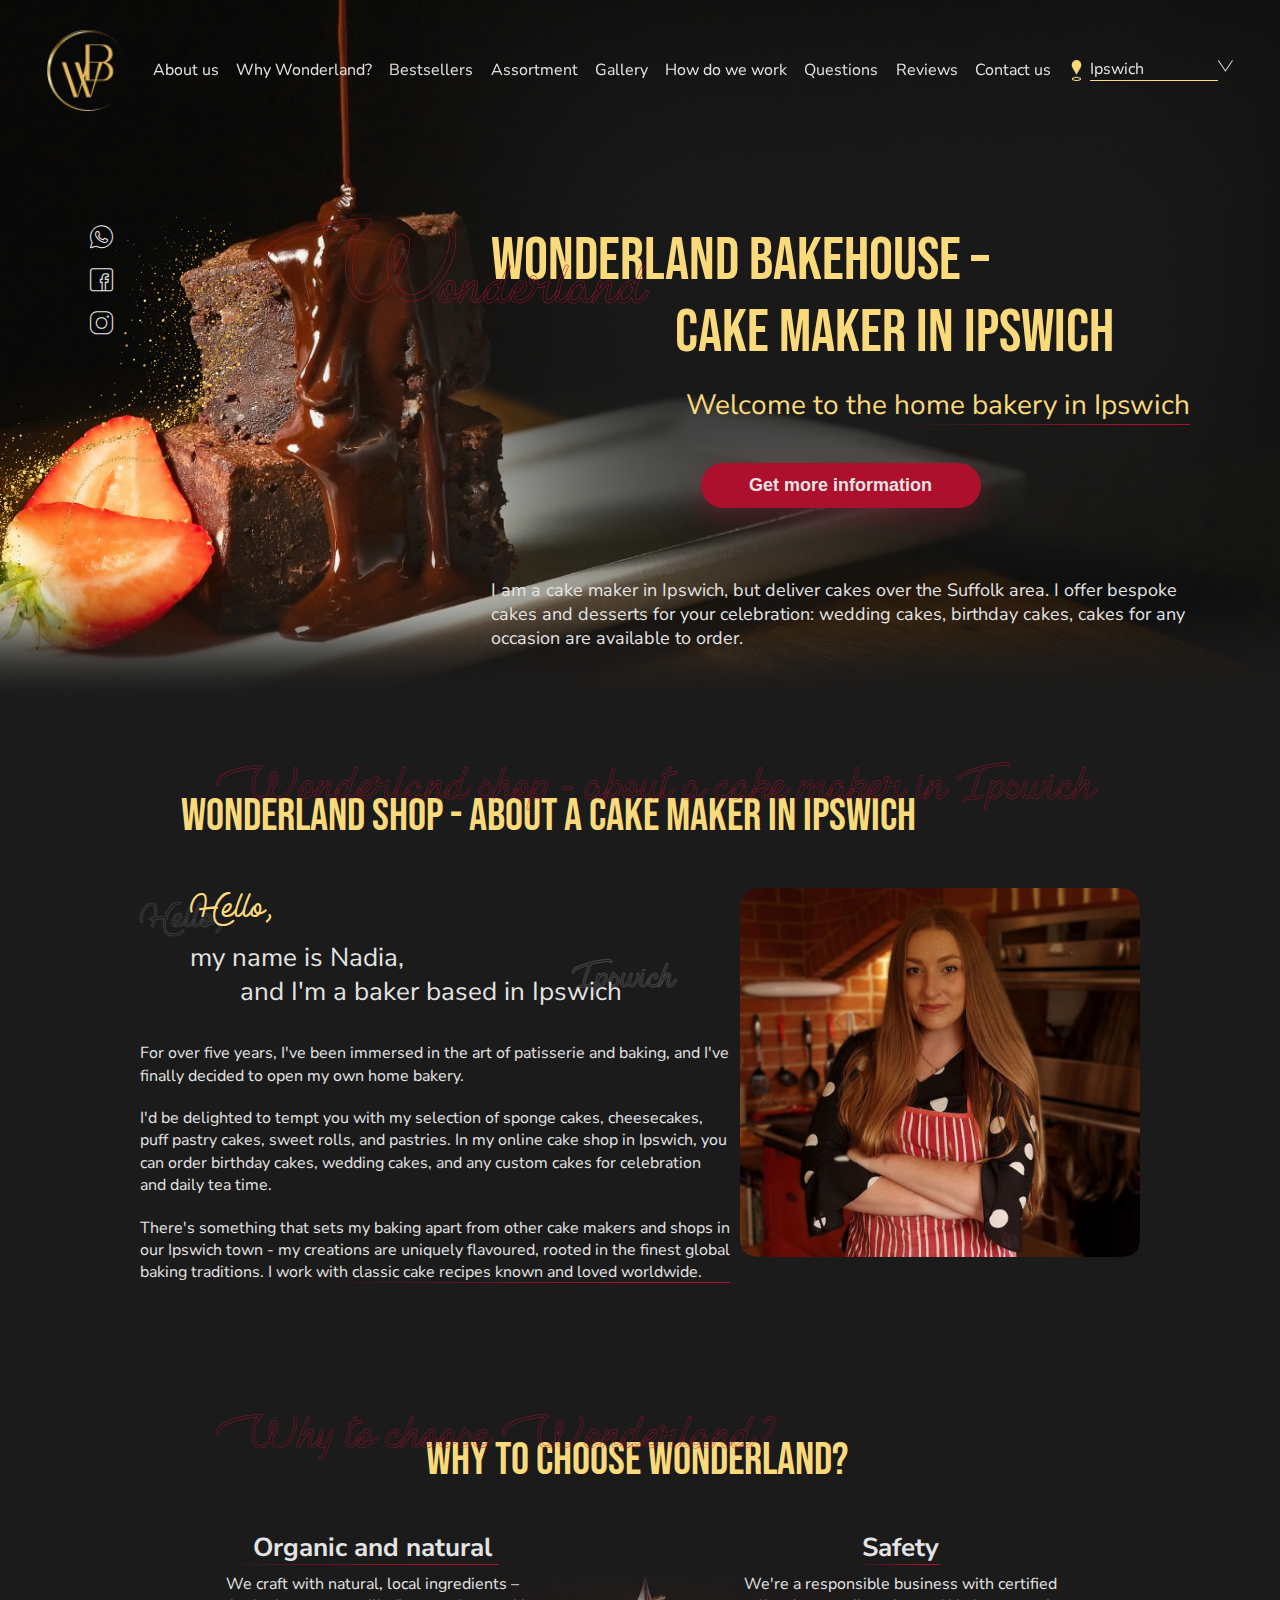
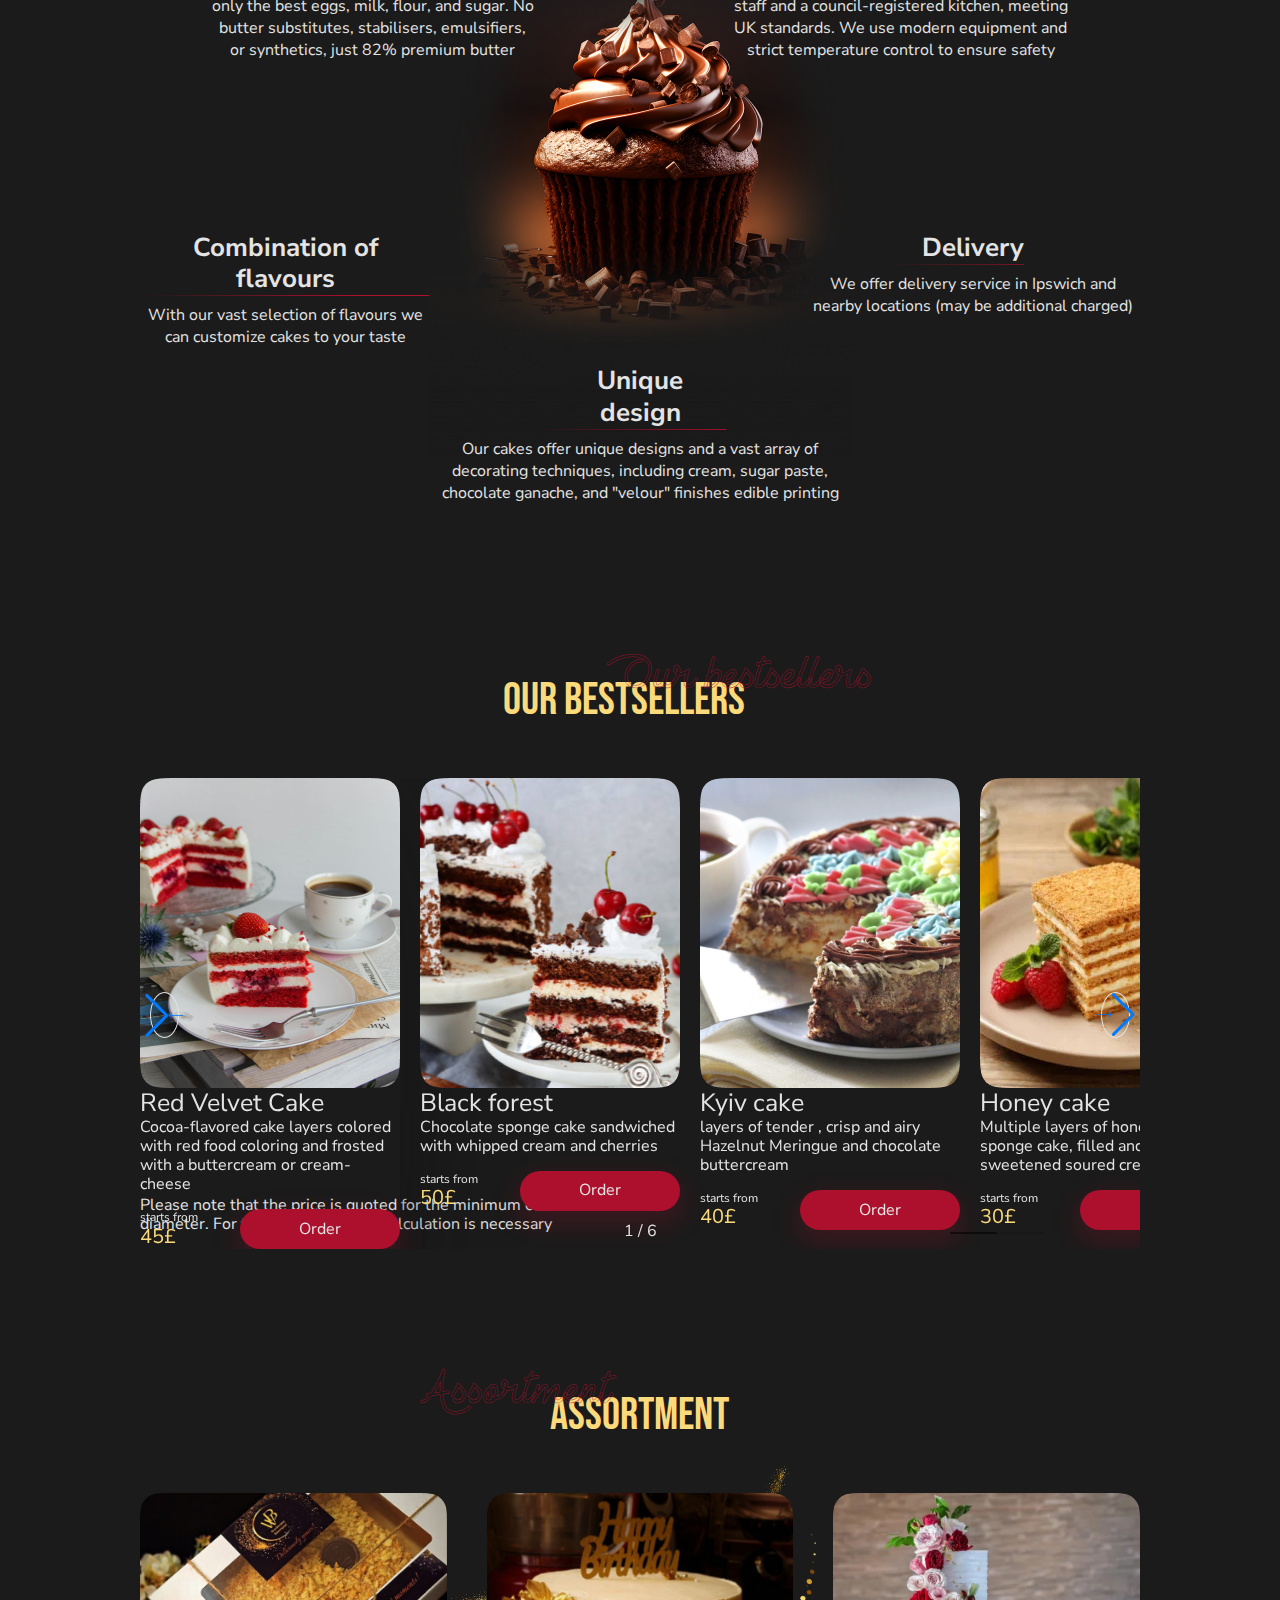
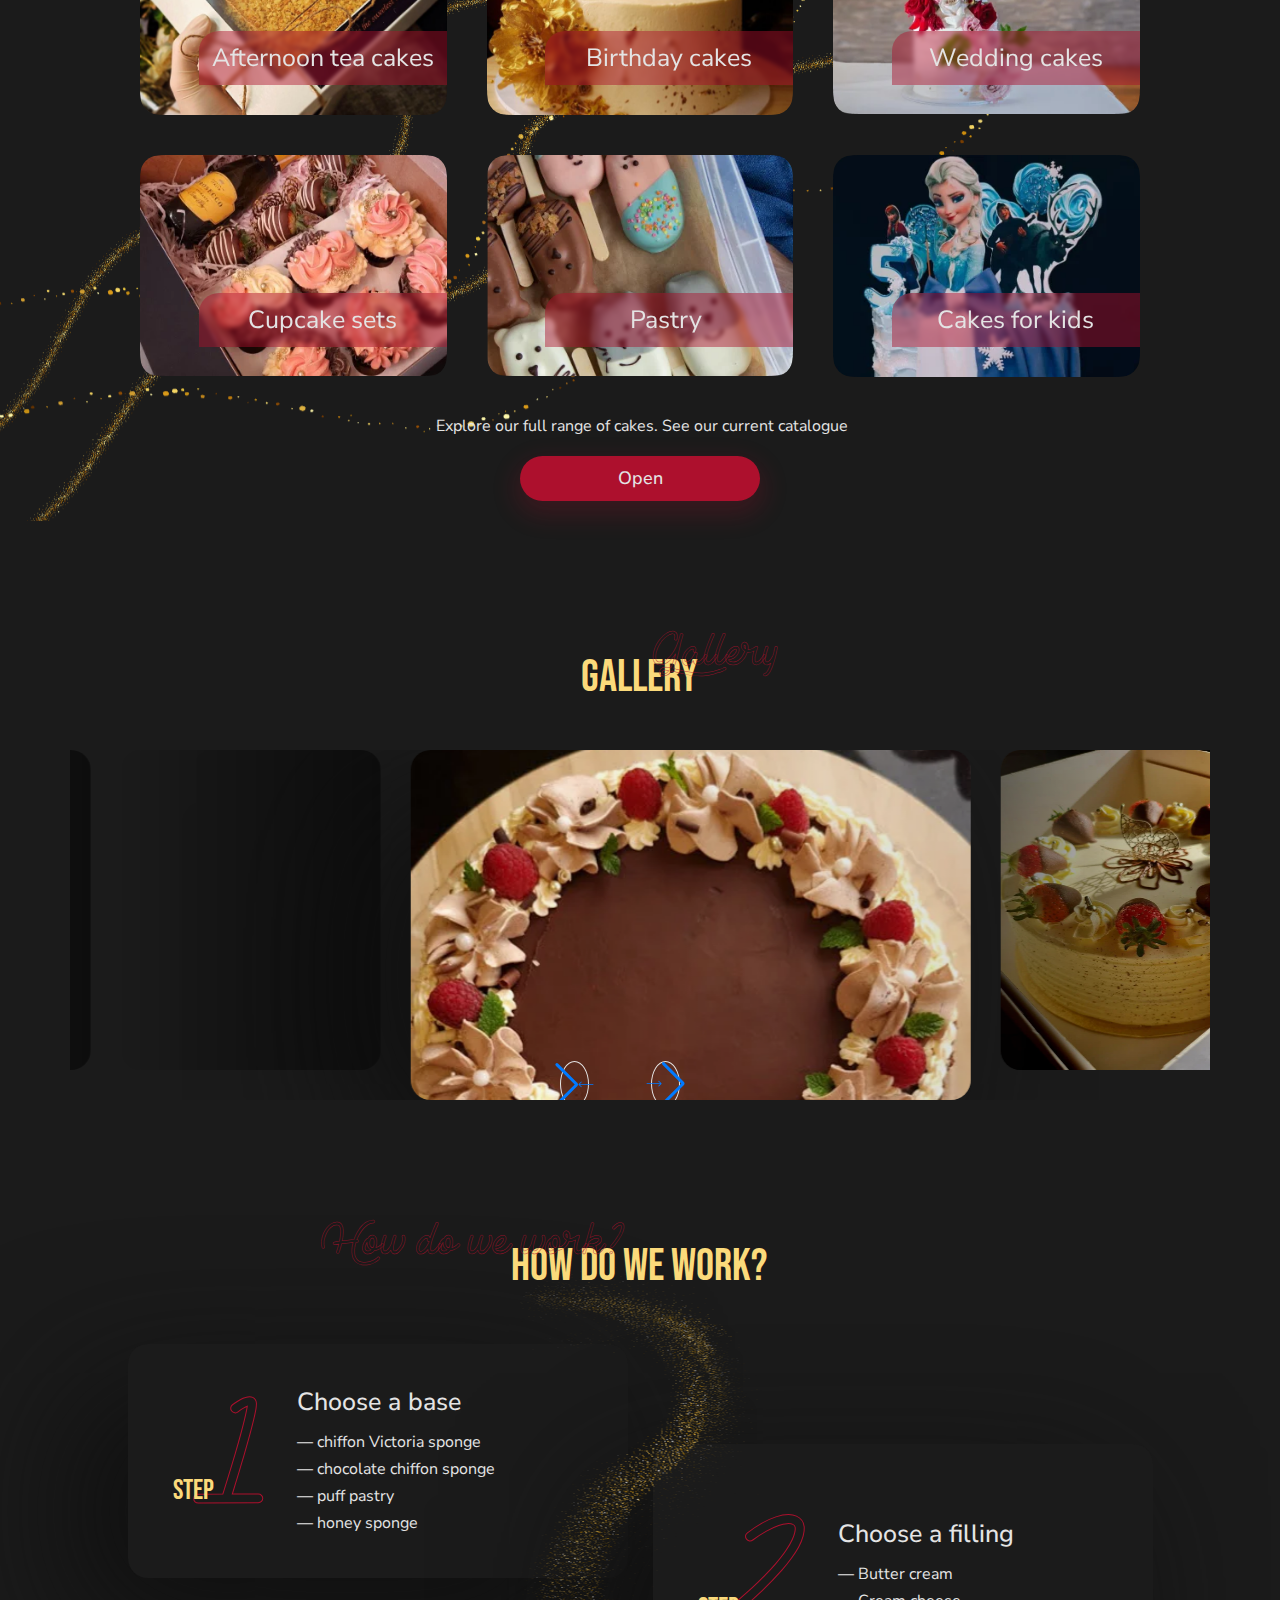
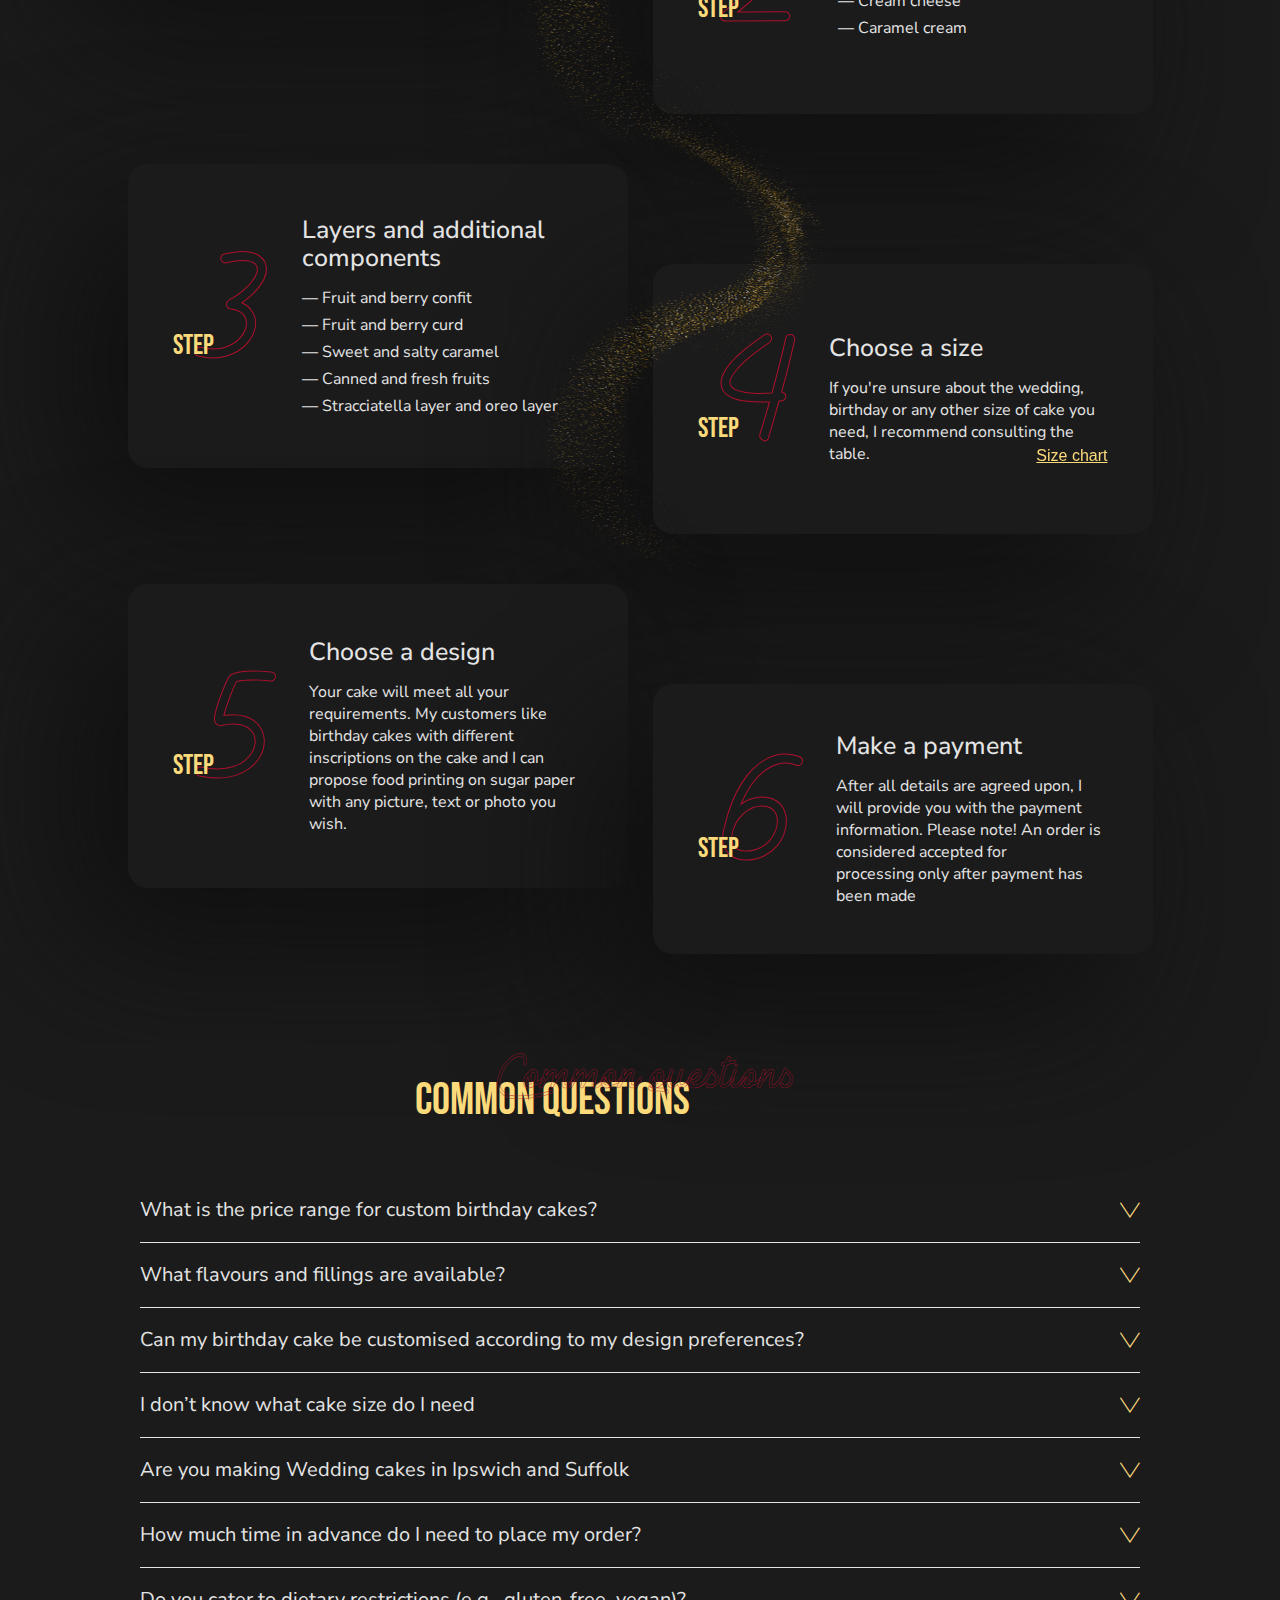
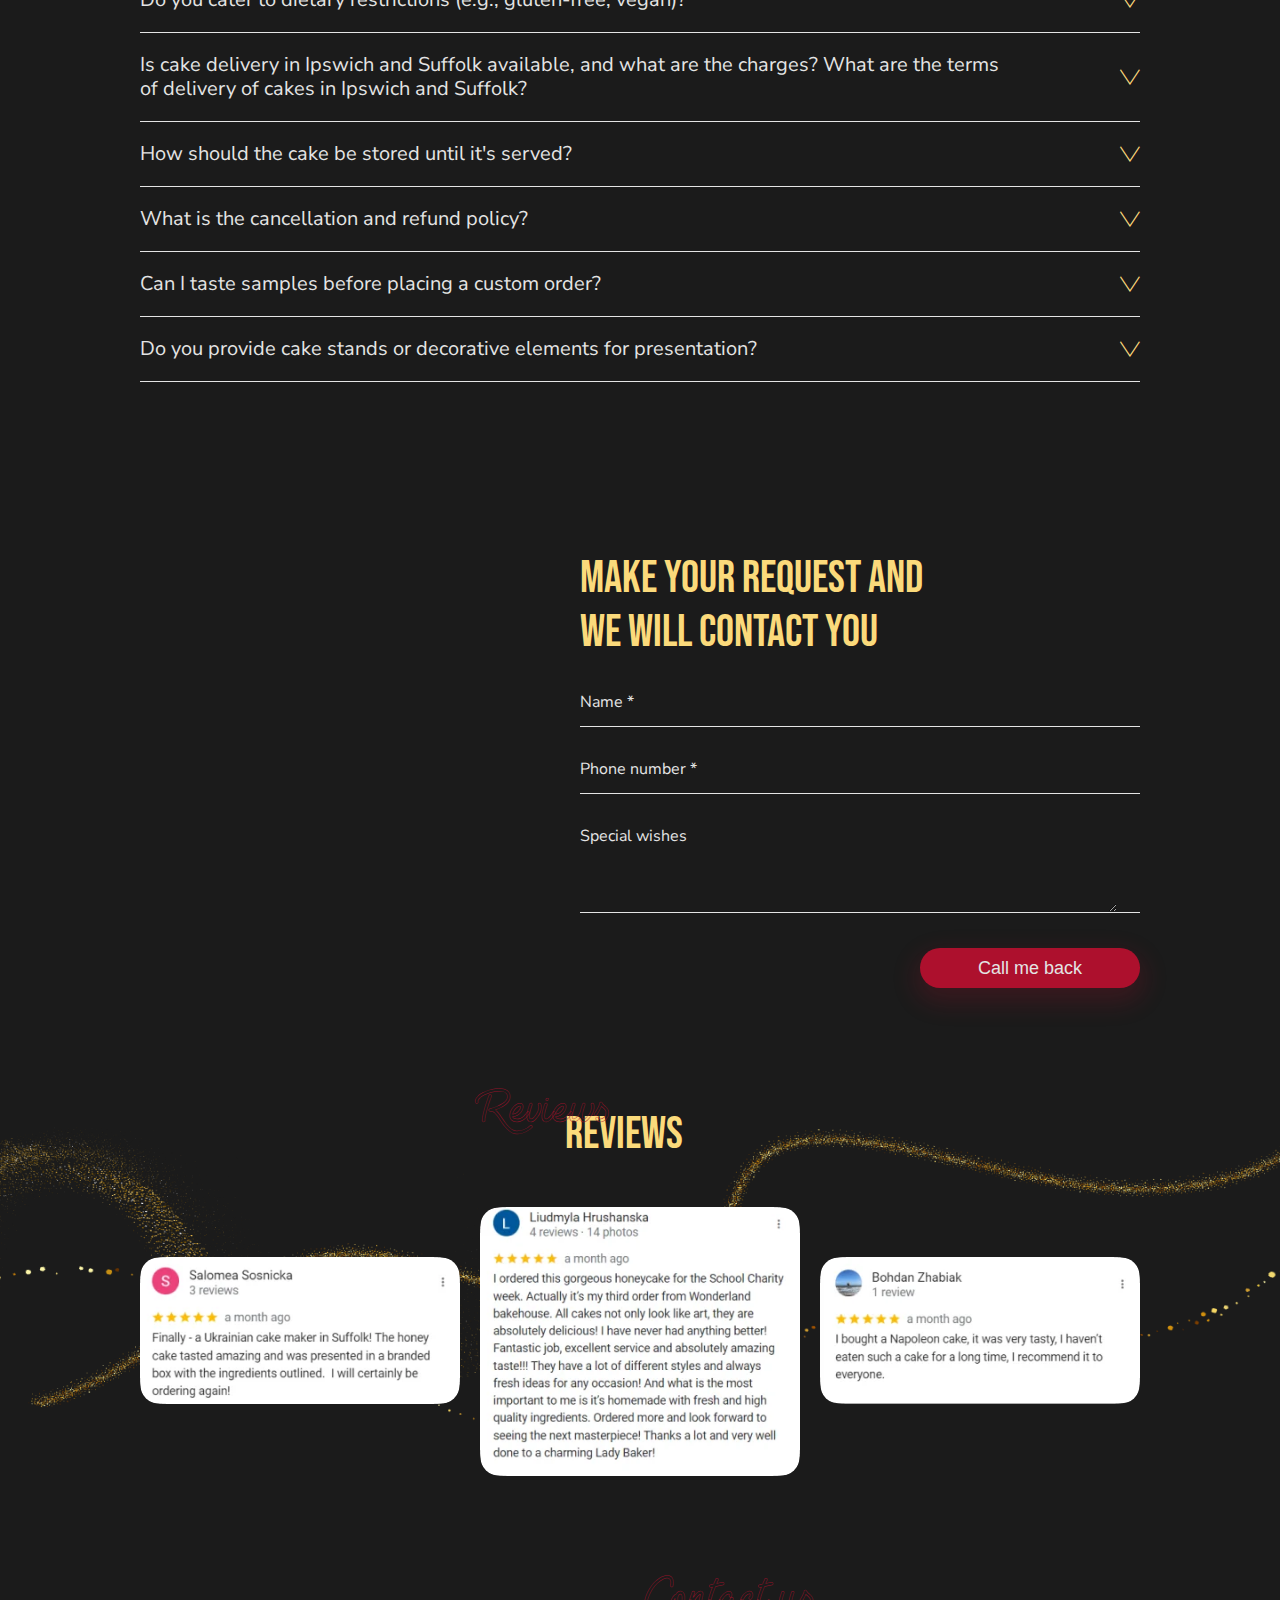
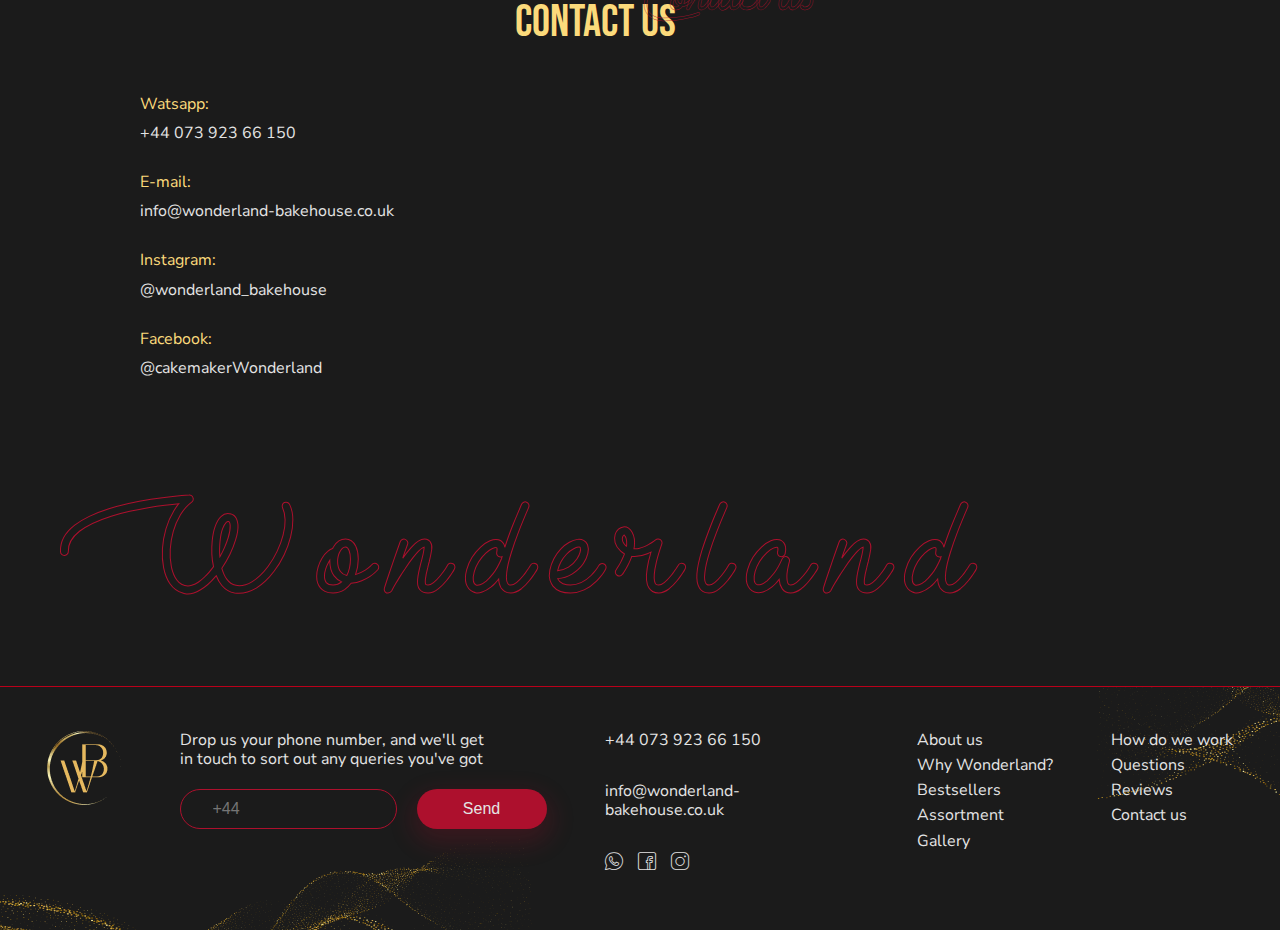
==== commit f96bfdf3: "Add files via upload" ====
--- a/index.html
+++ b/index.html
@@ -103,7 +103,13 @@
                                     I offer bespoke cakes and desserts for your celebration: wedding cakes, birthday cakes, cakes for any occasion are available to order.                                   
                                 </p>
                             </div>
-                            <div class="bg__back"><img src="img/back-bg.webp" alt="back"></div>
+                            <div class="bg__back">
+                                <picture>
+                                    <source media="(max-width: 440px)" srcset="img/back-bg-mobil.webp" />
+                                    <img src="img/back-bg.webp" alt="back">
+                                </picture>
+                                
+                            </div>
                         </div>
                         
                     </div>
@@ -830,7 +836,7 @@
 
     <script src="js/swiper-bundle.min.js" defer></script>
     
-    <script src="js/script.js"></script>
+    <script src="js/script.js" defer></script>
     
 </body>
 </html>